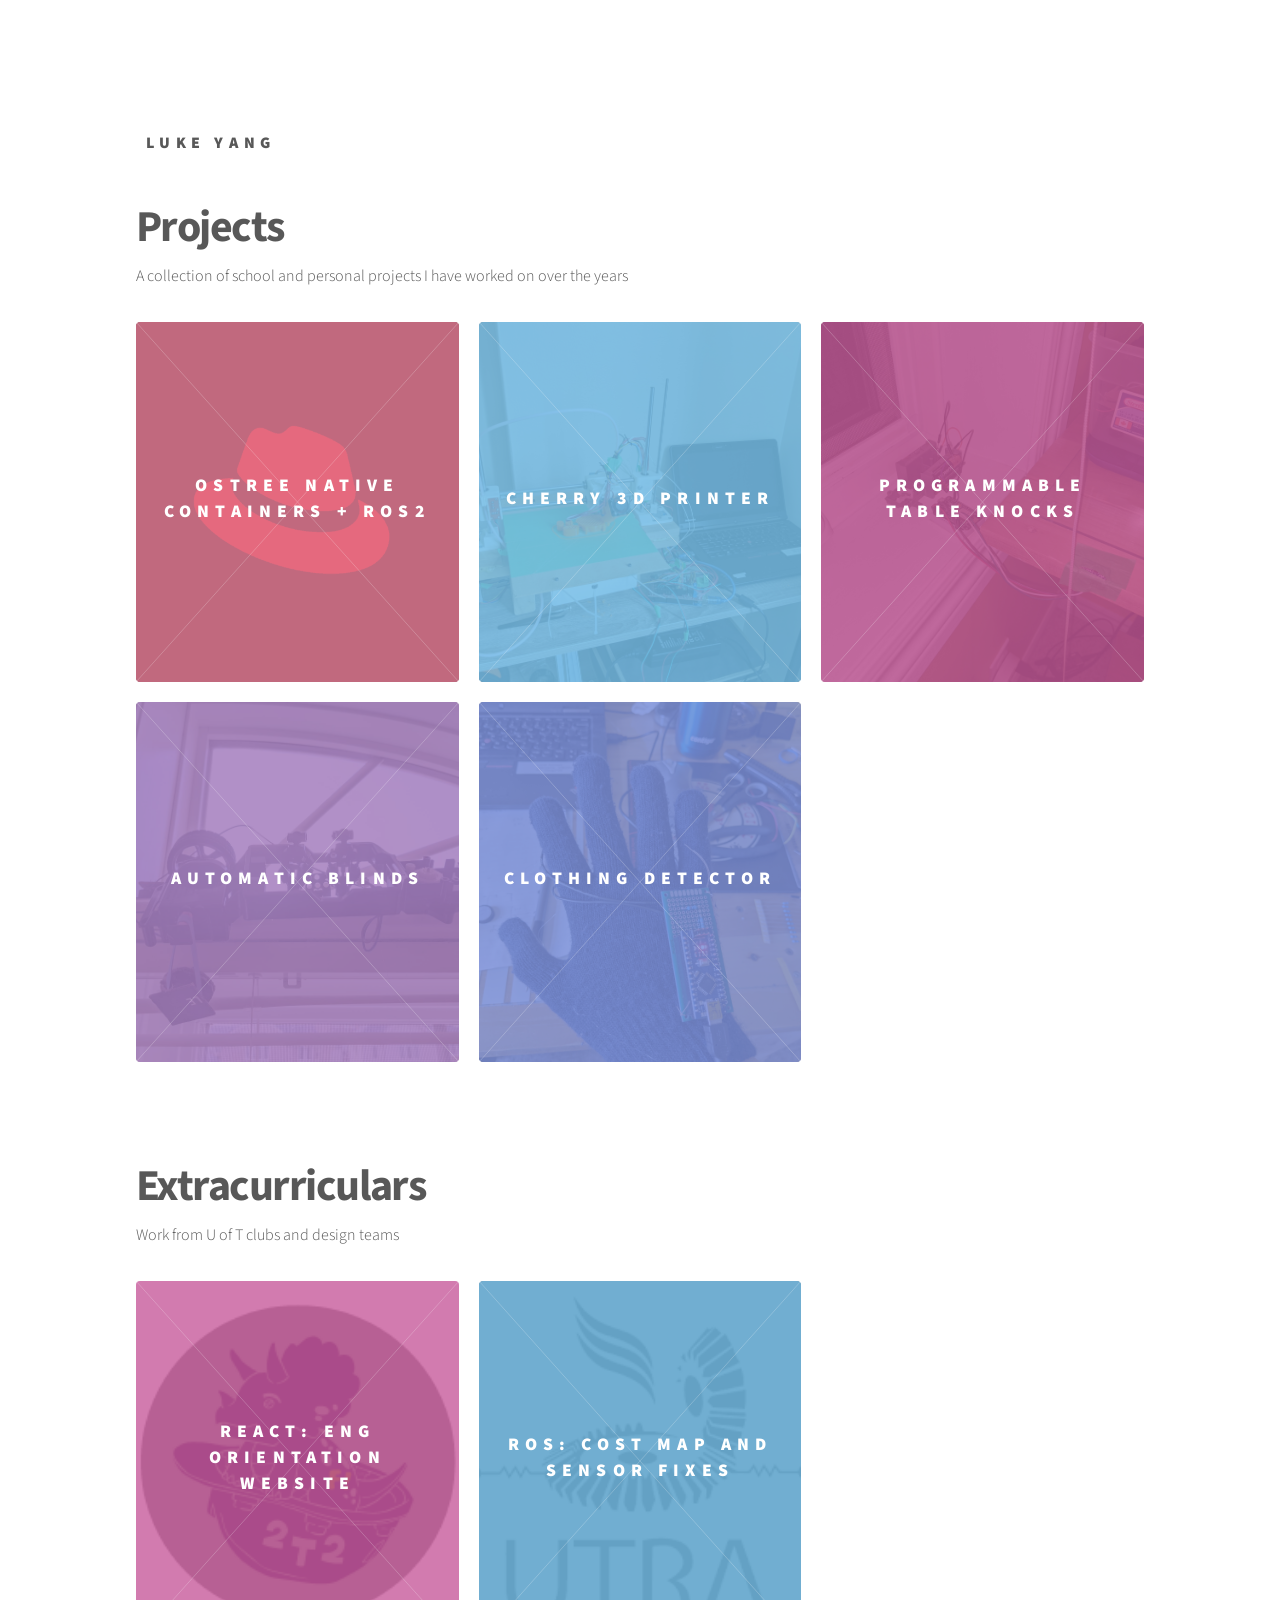
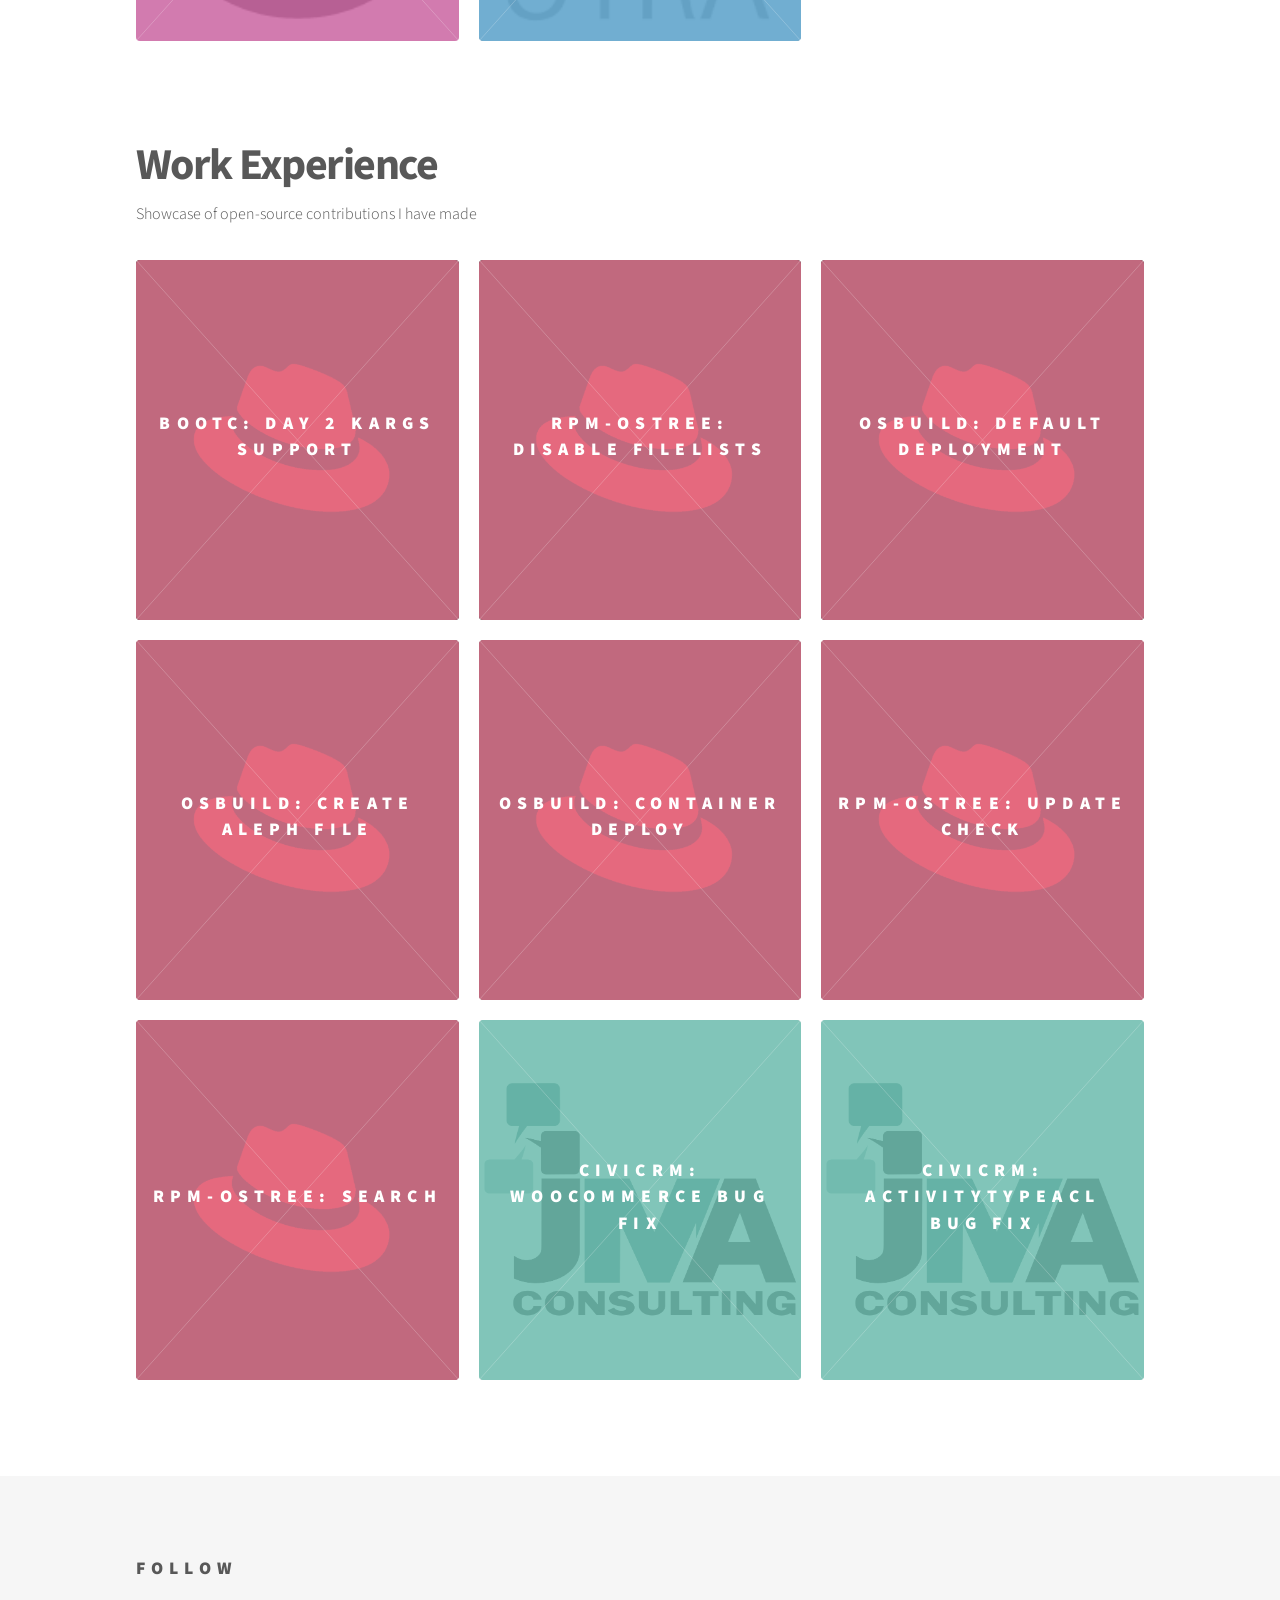
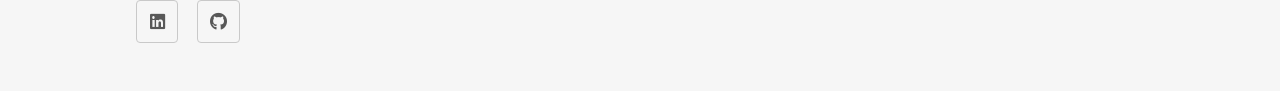
==== index.html @ 77883fae "Initial commit" ====
<!DOCTYPE HTML>
<!--
	Phantom by HTML5 UP
	html5up.net | @ajlkn
	Free for personal and commercial use under the CCA 3.0 license (html5up.net/license)
-->
<html>
	<head>
		<title>Luke Yang</title>
		<meta charset="utf-8" />
		<meta name="viewport" content="width=device-width, initial-scale=1, user-scalable=no" />
		<link rel="stylesheet" href="assets/css/main.css" />
		<noscript><link rel="stylesheet" href="assets/css/noscript.css" /></noscript>
	</head>
	<body class="is-preload">
		<!-- Wrapper -->
			<div id="wrapper">

				<!-- Header -->
					<header id="header">
						<div class="inner">

							<!-- Logo -->
								<a href="index.html" class="logo">
									<span class="symbol"></span><span class="title">Luke Yang</span>
								</a>

						</div>
					</header>

				<!-- Menu -->
					<nav id="menu">
						<h2>Menu</h2>
						<ul>
							<li><a href="index.html">Projects</a></li>
							<li><a href="generic.html">Work Experience</a></li>
							<li><a href="elements.html">Extracurricular</a></li>
						</ul>
					</nav>

				<!-- Main -->
					<div id="main">
						<div class="inner">
							<header>
								<h1>Projects</h1>
								<p>A collection of school and personal projects I have worked on over the years</p>
							</header>
							<section class="tiles">
								<article class="style1">
									<span class="image">
										<img src="images/work/redhat.png" alt="" style="background-color: black;"/>
									</span>
									<a href="projects/ostreeros.html">
										<h2>ostree native containers + ROS2</h2>
										<div class="content">
											<p>Deploy and run ROS2 within 5 minutes</p>
										</div>
									</a>
								</article>
								<article class="style2">
									<span class="image">
										<img src="images/projects/printer02.jpg" alt="" />
									</span>
									<a href="projects/printer.html">
										<h2>Cherry 3D Printer</h2>
										<div class="content">
											<p>DIY Budget 3D Printer Project</p>
										</div>
									</a>
								</article>
								<article class="style4">
									<span class="image">
										<img src="images/projects/tableknock01.jpg" alt="" />
									</span>
									<a href="projects/tableknock.html">
										<h2>Programmable Table Knocks</h2>
										<div class="content">
											<p>Recognize table knocking patterns</p>
										</div>
									</a>
								</article>
								<article class="style5">
									<span class="image">
										<img src="images/projects/autoblinds01.jpg" alt="" />
									</span>
									<a href="projects/autoblinds.html">
										<h2>Automatic Blinds</h2>
										<div class="content">
											<p>Automatically open window blinds in the morning</p>
										</div>
									</a>
								</article>
								<article class="style6">
									<span class="image">
										<img src="images/projects/clothes01.jpg" alt="" />
									</span>
									<a href="projects/clothing.html">
										<h2>Clothing Detector</h2>
										<div class="content">
											<p>Reads out wardrobe for the visually impaired</p>
										</div>
									</a>
								</article>
							</section>
						</div>
					</div>
					<div id="main">
						<div class="inner">
							<header>
								<h1>Extracurriculars</h1>
								<p>Work from U of T clubs and design teams</p>
							</header>
							<section class="tiles">
								<article class="style4">
									<span class="image">
										<img src="images/extra/frosh.png" alt="" style="filter:brightness(0.5); object-fit: contain;"/>
									</span>
									<a href="https://github.com/UofT-Frosh-Orientation/orientation-website">
										<h2>React: Eng Orientation Website</h2>
										<div class="content">
											<p>UofT Frosh Tech Team 2022</p>
										</div>
									</a>
								</article>
								<article class="style2">
									<span class="image">
										<img src="images/extra/utra.png" alt="" style="filter:brightness(0.25);"/>
									</span>
									<a href="https://github.com/UTRA-ART/Caffeine/pull/77">
										<h2>ROS: cost map and sensor fixes</h2>
										<div class="content">
											<p>UofT Autonomous Rover Design Team</p>
										</div>
									</a>
								</article>
							</section>
						</div>
					</div>
					<div id="main">
						<div class="inner">
							<header>
								<h1>Work Experience</h1>
								<p>Showcase of open-source contributions I have made</p>
							</header>
							<section class="tiles">
								<article class="style1">
									<span class="image" style="background-color: black;">
										<img src="images/work/redhat.png" alt="" />
									</span>
									<a href="https://github.com/dustymabe/osbuild/pull/19">
										<h2>bootc: day 2 kargs support</h2>
										<div class="content">
											<p>Red Hat</p>
										</div>
									</a>
								</article>
								<article class="style1">
									<span class="image" style="background-color: black;">
										<img src="images/work/redhat.png" alt="" />
									</span>
									<a href="https://github.com/coreos/rpm-ostree/pull/4859">
										<h2>rpm-ostree: disable filelists</h2>
										<div class="content">
											<p>Red Hat</p>
										</div>
									</a>
								</article>
								<article class="style1">
									<span class="image" style="background-color: black;">
										<img src="images/work/redhat.png" alt="" />
									</span>
									<a href="https://github.com/dustymabe/osbuild/pull/19">
										<h2>osbuild: default deployment</h2>
										<div class="content">
											<p>Red Hat</p>
										</div>
									</a>
								</article>
								<article class="style1">
									<span class="image">
										<img src="images/work/redhat.png" alt="" style="background-color: black;"/>
									</span>
									<a href="https://github.com/dustymabe/osbuild/pull/10">
										<h2>osbuild: create aleph file</h2>
										<div class="content">
											<p>Red Hat</p>
										</div>
									</a>
								</article>
								<article class="style1">
									<span class="image">
										<img src="images/work/redhat.png" alt="" style="background-color: black;"/>
									</span>
									<a href="https://github.com/osbuild/osbuild/pull/1402">
										<h2>osbuild: container deploy</h2>
										<div class="content">
											<p>Red Hat</p>
										</div>
									</a>
								</article>
								<article class="style1">
									<span class="image">
										<img src="images/work/redhat.png" alt="" style="background-color: black;"/>
									</span>
									<a href="https://github.com/coreos/rpm-ostree/pull/4486">
										<h2>rpm-ostree: update check</h2>
										<div class="content">
											<p>Red Hat</p>
										</div>
									</a>
								</article>
								<article class="style1">
									<span class="image">
										<img src="images/work/redhat.png" alt="" style="background-color: black;"/>
									</span>
									<a href="https://github.com/coreos/rpm-ostree/pull/4478">
										<h2>rpm-ostree: search</h2>
										<div class="content">
											<p>Red Hat</p>
										</div>
									</a>
								</article>
								<article class="style3">
									<span class="image">
										<img src="images/work/jma.png" alt="" style="object-fit: scale-down; background-color: lightgrey;"/>
									</span>
									<a href="https://github.com/WPCV/wpcv-woo-civi-integration/pull/35">
										<h2>civicrm: woocommerce bug fix</h2>
										<div class="content">
											<p>JMA Consulting</p>
										</div>
									</a>
								</article>
								<article class="style3">
									<span class="image">
										<img src="images/work/jma.png" alt="" style="object-fit: scale-down; background-color: lightgrey;"/>
									</span>
									<a href="https://github.com/JMAConsulting/biz.jmaconsulting.activitytypeacl/pull/26">
										<h2>civicrm: activitytypeacl bug fix</h2>
										<div class="content">
											<p>JMA Consulting</p>
										</div>
									</a>
								</article>
							</section>
						</div>
					</div>

				<!-- Footer -->
					<footer id="footer">
						<div class="inner">
							<section>
								<h2>Follow</h2>
								<ul class="icons">
									<li><a href="https://www.linkedin.com/in/lukeyang01/" class="icon brands style2 fa-linkedin"><span class="label">LinkedIn</span></a></li>
									<li><a href="https://github.com/lukewarmtemp" class="icon brands style2 fa-github"><span class="label">GitHub</span></a></li>
								</ul>
							</section>
						</div>
					</footer>

			</div>

		<!-- Scripts -->
			<script src="assets/js/jquery.min.js"></script>
			<script src="assets/js/browser.min.js"></script>
			<script src="assets/js/breakpoints.min.js"></script>
			<script src="assets/js/util.js"></script>
			<script src="assets/js/main.js"></script>

	</body>
</html>
---- assets/css/main.css ----
@import url(fontawesome-all.min.css);
@import url("https://fonts.googleapis.com/css?family=Source+Sans+Pro:300,700,900");

/*
	Phantom by HTML5 UP
	html5up.net | @ajlkn
	Free for personal and commercial use under the CCA 3.0 license (html5up.net/license)
*/

html, body, div, span, applet, object,
iframe, h1, h2, h3, h4, h5, h6, p, blockquote,
pre, a, abbr, acronym, address, big, cite,
code, del, dfn, em, img, ins, kbd, q, s, samp,
small, strike, strong, sub, sup, tt, var, b,
u, i, center, dl, dt, dd, ol, ul, li, fieldset,
form, label, legend, table, caption, tbody,
tfoot, thead, tr, th, td, article, aside,
canvas, details, embed, figure, figcaption,
footer, header, hgroup, menu, nav, output, ruby,
section, summary, time, mark, audio, video {
	margin: 0;
	padding: 0;
	border: 0;
	font-size: 100%;
	font: inherit;
	vertical-align: baseline;}

article, aside, details, figcaption, figure,
footer, header, hgroup, menu, nav, section {
	display: block;}

body {
	line-height: 1;
}

ol, ul {
	list-style: none;
}

blockquote, q {
	quotes: none;
}

	blockquote:before, blockquote:after, q:before, q:after {
		content: '';
		content: none;
	}

table {
	border-collapse: collapse;
	border-spacing: 0;
}

body {
	-webkit-text-size-adjust: none;
}

mark {
	background-color: transparent;
	color: inherit;
}

input::-moz-focus-inner {
	border: 0;
	padding: 0;
}

input, select, textarea {
	-moz-appearance: none;
	-webkit-appearance: none;
	-ms-appearance: none;
	appearance: none;
}

/* Basic */

	@-ms-viewport {
		width: device-width;
	}

	body {
		-ms-overflow-style: scrollbar;
	}

	@media screen and (max-width: 480px) {

		html, body {
			min-width: 320px;
		}

	}

	html {
		box-sizing: border-box;
	}

	*, *:before, *:after {
		box-sizing: inherit;
	}

	body {
		background: #ffffff;
	}

		body.is-preload *, body.is-preload *:before, body.is-preload *:after {
			-moz-animation: none !important;
			-webkit-animation: none !important;
			-ms-animation: none !important;
			animation: none !important;
			-moz-transition: none !important;
			-webkit-transition: none !important;
			-ms-transition: none !important;
			transition: none !important;
		}

/* Type */

	body, input, select, textarea {
		color: #585858;
		font-family: "Source Sans Pro", Helvetica, sans-serif;
		font-size: 16pt;
		font-weight: 300;
		line-height: 1.75;
	}

		@media screen and (max-width: 1680px) {

			body, input, select, textarea {
				font-size: 14pt;
			}

		}

		@media screen and (max-width: 1280px) {

			body, input, select, textarea {
				font-size: 12pt;
			}

		}

	a {
		-moz-transition: border-bottom-color 0.2s ease, color 0.2s ease;
		-webkit-transition: border-bottom-color 0.2s ease, color 0.2s ease;
		-ms-transition: border-bottom-color 0.2s ease, color 0.2s ease;
		transition: border-bottom-color 0.2s ease, color 0.2s ease;
		text-decoration: none;
		color: #585858;
		border-bottom: dotted 1px rgba(88, 88, 88, 0.5);
	}

		a:hover {
			border-bottom-color: transparent;
			color: #f2849e !important;
		}

	strong, b {
		font-weight: 900;
	}

	em, i {
		font-style: italic;
	}

	p {
		margin: 0 0 2em 0;
	}

	h1 {
		font-size: 2.75em;
		font-weight: 700;
		line-height: 1.3;
		margin: 0 0 0.5em 0;
		letter-spacing: -0.035em;
	}

		h1 a {
			color: inherit;
		}

		@media screen and (max-width: 736px) {

			h1 {
				font-size: 2em;
				margin: 0 0 1em 0;
			}

		}

		@media screen and (max-width: 360px) {

			h1 {
				font-size: 1.75em;
			}

		}

	h2, h3, h4, h5, h6 {
		font-weight: 900;
		line-height: 1.5;
		margin: 0 0 1em 0;
		text-transform: uppercase;
		letter-spacing: 0.35em;
	}

		h2 a, h3 a, h4 a, h5 a, h6 a {
			color: inherit;
		}

	h2 {
		font-size: 1.1em;
	}

	h3 {
		font-size: 1em;
	}

	h4 {
		font-size: 0.8em;
	}

	h5 {
		font-size: 0.8em;
	}

	h6 {
		font-size: 0.8em;
	}

	@media screen and (max-width: 980px) {

		h1 br, h2 br, h3 br, h4 br, h5 br, h6 br {
			display: none;
		}

	}

	@media screen and (max-width: 736px) {

		h2 {
			font-size: 1em;
		}

		h3 {
			font-size: 0.8em;
		}

	}

	sub {
		font-size: 0.8em;
		position: relative;
		top: 0.5em;
	}

	sup {
		font-size: 0.8em;
		position: relative;
		top: -0.5em;
	}

	blockquote {
		border-left: solid 4px #c9c9c9;
		font-style: italic;
		margin: 0 0 2em 0;
		padding: 0.5em 0 0.5em 2em;
	}

	code {
		background: rgba(144, 144, 144, 0.075);
		border-radius: 4px;
		border: solid 1px #c9c9c9;
		font-family: "Courier New", monospace;
		font-size: 0.9em;
		margin: 0 0.25em;
		padding: 0.25em 0.65em;
	}

	pre {
		-webkit-overflow-scrolling: touch;
		font-family: "Courier New", monospace;
		font-size: 0.9em;
		margin: 0 0 2em 0;
	}

		pre code {
			display: block;
			line-height: 1.75;
			padding: 1em 1.5em;
			overflow-x: auto;
		}

	hr {
		border: 0;
		border-bottom: solid 1px #c9c9c9;
		margin: 2em 0;
	}

		hr.major {
			margin: 3em 0;
		}

	.align-left {
		text-align: left;
	}

	.align-center {
		text-align: center;
	}

	.align-right {
		text-align: right;
	}

/* Row */

	.row {
		display: flex;
		flex-wrap: wrap;
		box-sizing: border-box;
		align-items: stretch;
	}

		.row > * {
			box-sizing: border-box;
		}

		.row.gtr-uniform > * > :last-child {
			margin-bottom: 0;
		}

		.row.aln-left {
			justify-content: flex-start;
		}

		.row.aln-center {
			justify-content: center;
		}

		.row.aln-right {
			justify-content: flex-end;
		}

		.row.aln-top {
			align-items: flex-start;
		}

		.row.aln-middle {
			align-items: center;
		}

		.row.aln-bottom {
			align-items: flex-end;
		}

		.row > .imp {
			order: -1;
		}

		.row > .col-1 {
			width: 8.33333%;
		}

		.row > .off-1 {
			margin-left: 8.33333%;
		}

		.row > .col-2 {
			width: 16.66667%;
		}

		.row > .off-2 {
			margin-left: 16.66667%;
		}

		.row > .col-3 {
			width: 25%;
		}

		.row > .off-3 {
			margin-left: 25%;
		}

		.row > .col-4 {
			width: 33.33333%;
		}

		.row > .off-4 {
			margin-left: 33.33333%;
		}

		.row > .col-5 {
			width: 41.66667%;
		}

		.row > .off-5 {
			margin-left: 41.66667%;
		}

		.row > .col-6 {
			width: 50%;
		}

		.row > .off-6 {
			margin-left: 50%;
		}

		.row > .col-7 {
			width: 58.33333%;
		}

		.row > .off-7 {
			margin-left: 58.33333%;
		}

		.row > .col-8 {
			width: 66.66667%;
		}

		.row > .off-8 {
			margin-left: 66.66667%;
		}

		.row > .col-9 {
			width: 75%;
		}

		.row > .off-9 {
			margin-left: 75%;
		}

		.row > .col-10 {
			width: 83.33333%;
		}

		.row > .off-10 {
			margin-left: 83.33333%;
		}

		.row > .col-11 {
			width: 91.66667%;
		}

		.row > .off-11 {
			margin-left: 91.66667%;
		}

		.row > .col-12 {
			width: 100%;
		}

		.row > .off-12 {
			margin-left: 100%;
		}

		.row.gtr-0 {
			margin-top: 0;
			margin-left: 0em;
		}

			.row.gtr-0 > * {
				padding: 0 0 0 0em;
			}

			.row.gtr-0.gtr-uniform {
				margin-top: 0em;
			}

				.row.gtr-0.gtr-uniform > * {
					padding-top: 0em;
				}

		.row.gtr-25 {
			margin-top: 0;
			margin-left: -0.5em;
		}

			.row.gtr-25 > * {
				padding: 0 0 0 0.5em;
			}

			.row.gtr-25.gtr-uniform {
				margin-top: -0.5em;
			}

				.row.gtr-25.gtr-uniform > * {
					padding-top: 0.5em;
				}

		.row.gtr-50 {
			margin-top: 0;
			margin-left: -1em;
		}

			.row.gtr-50 > * {
				padding: 0 0 0 1em;
			}

			.row.gtr-50.gtr-uniform {
				margin-top: -1em;
			}

				.row.gtr-50.gtr-uniform > * {
					padding-top: 1em;
				}

		.row {
			margin-top: 0;
			margin-left: -2em;
		}

			.row > * {
				padding: 0 0 0 2em;
			}

			.row.gtr-uniform {
				margin-top: -2em;
			}

				.row.gtr-uniform > * {
					padding-top: 2em;
				}

		.row.gtr-150 {
			margin-top: 0;
			margin-left: -3em;
		}

			.row.gtr-150 > * {
				padding: 0 0 0 3em;
			}

			.row.gtr-150.gtr-uniform {
				margin-top: -3em;
			}

				.row.gtr-150.gtr-uniform > * {
					padding-top: 3em;
				}

		.row.gtr-200 {
			margin-top: 0;
			margin-left: -4em;
		}

			.row.gtr-200 > * {
				padding: 0 0 0 4em;
			}

			.row.gtr-200.gtr-uniform {
				margin-top: -4em;
			}

				.row.gtr-200.gtr-uniform > * {
					padding-top: 4em;
				}

		@media screen and (max-width: 1680px) {

			.row {
				display: flex;
				flex-wrap: wrap;
				box-sizing: border-box;
				align-items: stretch;
			}

				.row > * {
					box-sizing: border-box;
				}

				.row.gtr-uniform > * > :last-child {
					margin-bottom: 0;
				}

				.row.aln-left {
					justify-content: flex-start;
				}

				.row.aln-center {
					justify-content: center;
				}

				.row.aln-right {
					justify-content: flex-end;
				}

				.row.aln-top {
					align-items: flex-start;
				}

				.row.aln-middle {
					align-items: center;
				}

				.row.aln-bottom {
					align-items: flex-end;
				}

				.row > .imp-xlarge {
					order: -1;
				}

				.row > .col-1-xlarge {
					width: 8.33333%;
				}

				.row > .off-1-xlarge {
					margin-left: 8.33333%;
				}

				.row > .col-2-xlarge {
					width: 16.66667%;
				}

				.row > .off-2-xlarge {
					margin-left: 16.66667%;
				}

				.row > .col-3-xlarge {
					width: 25%;
				}

				.row > .off-3-xlarge {
					margin-left: 25%;
				}

				.row > .col-4-xlarge {
					width: 33.33333%;
				}

				.row > .off-4-xlarge {
					margin-left: 33.33333%;
				}

				.row > .col-5-xlarge {
					width: 41.66667%;
				}

				.row > .off-5-xlarge {
					margin-left: 41.66667%;
				}

				.row > .col-6-xlarge {
					width: 50%;
				}

				.row > .off-6-xlarge {
					margin-left: 50%;
				}

				.row > .col-7-xlarge {
					width: 58.33333%;
				}

				.row > .off-7-xlarge {
					margin-left: 58.33333%;
				}

				.row > .col-8-xlarge {
					width: 66.66667%;
				}

				.row > .off-8-xlarge {
					margin-left: 66.66667%;
				}

				.row > .col-9-xlarge {
					width: 75%;
				}

				.row > .off-9-xlarge {
					margin-left: 75%;
				}

				.row > .col-10-xlarge {
					width: 83.33333%;
				}

				.row > .off-10-xlarge {
					margin-left: 83.33333%;
				}

				.row > .col-11-xlarge {
					width: 91.66667%;
				}

				.row > .off-11-xlarge {
					margin-left: 91.66667%;
				}

				.row > .col-12-xlarge {
					width: 100%;
				}

				.row > .off-12-xlarge {
					margin-left: 100%;
				}

				.row.gtr-0 {
					margin-top: 0;
					margin-left: 0em;
				}

					.row.gtr-0 > * {
						padding: 0 0 0 0em;
					}

					.row.gtr-0.gtr-uniform {
						margin-top: 0em;
					}

						.row.gtr-0.gtr-uniform > * {
							padding-top: 0em;
						}

				.row.gtr-25 {
					margin-top: 0;
					margin-left: -0.5em;
				}

					.row.gtr-25 > * {
						padding: 0 0 0 0.5em;
					}

					.row.gtr-25.gtr-uniform {
						margin-top: -0.5em;
					}

						.row.gtr-25.gtr-uniform > * {
							padding-top: 0.5em;
						}

				.row.gtr-50 {
					margin-top: 0;
					margin-left: -1em;
				}

					.row.gtr-50 > * {
						padding: 0 0 0 1em;
					}

					.row.gtr-50.gtr-uniform {
						margin-top: -1em;
					}

						.row.gtr-50.gtr-uniform > * {
							padding-top: 1em;
						}

				.row {
					margin-top: 0;
					margin-left: -2em;
				}

					.row > * {
						padding: 0 0 0 2em;
					}

					.row.gtr-uniform {
						margin-top: -2em;
					}

						.row.gtr-uniform > * {
							padding-top: 2em;
						}

				.row.gtr-150 {
					margin-top: 0;
					margin-left: -3em;
				}

					.row.gtr-150 > * {
						padding: 0 0 0 3em;
					}

					.row.gtr-150.gtr-uniform {
						margin-top: -3em;
					}

						.row.gtr-150.gtr-uniform > * {
							padding-top: 3em;
						}

				.row.gtr-200 {
					margin-top: 0;
					margin-left: -4em;
				}

					.row.gtr-200 > * {
						padding: 0 0 0 4em;
					}

					.row.gtr-200.gtr-uniform {
						margin-top: -4em;
					}

						.row.gtr-200.gtr-uniform > * {
							padding-top: 4em;
						}

		}

		@media screen and (max-width: 1280px) {

			.row {
				display: flex;
				flex-wrap: wrap;
				box-sizing: border-box;
				align-items: stretch;
			}

				.row > * {
					box-sizing: border-box;
				}

				.row.gtr-uniform > * > :last-child {
					margin-bottom: 0;
				}

				.row.aln-left {
					justify-content: flex-start;
				}

				.row.aln-center {
					justify-content: center;
				}

				.row.aln-right {
					justify-content: flex-end;
				}

				.row.aln-top {
					align-items: flex-start;
				}

				.row.aln-middle {
					align-items: center;
				}

				.row.aln-bottom {
					align-items: flex-end;
				}

				.row > .imp-large {
					order: -1;
				}

				.row > .col-1-large {
					width: 8.33333%;
				}

				.row > .off-1-large {
					margin-left: 8.33333%;
				}

				.row > .col-2-large {
					width: 16.66667%;
				}

				.row > .off-2-large {
					margin-left: 16.66667%;
				}

				.row > .col-3-large {
					width: 25%;
				}

				.row > .off-3-large {
					margin-left: 25%;
				}

				.row > .col-4-large {
					width: 33.33333%;
				}

				.row > .off-4-large {
					margin-left: 33.33333%;
				}

				.row > .col-5-large {
					width: 41.66667%;
				}

				.row > .off-5-large {
					margin-left: 41.66667%;
				}

				.row > .col-6-large {
					width: 50%;
				}

				.row > .off-6-large {
					margin-left: 50%;
				}

				.row > .col-7-large {
					width: 58.33333%;
				}

				.row > .off-7-large {
					margin-left: 58.33333%;
				}

				.row > .col-8-large {
					width: 66.66667%;
				}

				.row > .off-8-large {
					margin-left: 66.66667%;
				}

				.row > .col-9-large {
					width: 75%;
				}

				.row > .off-9-large {
					margin-left: 75%;
				}

				.row > .col-10-large {
					width: 83.33333%;
				}

				.row > .off-10-large {
					margin-left: 83.33333%;
				}

				.row > .col-11-large {
					width: 91.66667%;
				}

				.row > .off-11-large {
					margin-left: 91.66667%;
				}

				.row > .col-12-large {
					width: 100%;
				}

				.row > .off-12-large {
					margin-left: 100%;
				}

				.row.gtr-0 {
					margin-top: 0;
					margin-left: 0em;
				}

					.row.gtr-0 > * {
						padding: 0 0 0 0em;
					}

					.row.gtr-0.gtr-uniform {
						margin-top: 0em;
					}

						.row.gtr-0.gtr-uniform > * {
							padding-top: 0em;
						}

				.row.gtr-25 {
					margin-top: 0;
					margin-left: -0.5em;
				}

					.row.gtr-25 > * {
						padding: 0 0 0 0.5em;
					}

					.row.gtr-25.gtr-uniform {
						margin-top: -0.5em;
					}

						.row.gtr-25.gtr-uniform > * {
							padding-top: 0.5em;
						}

				.row.gtr-50 {
					margin-top: 0;
					margin-left: -1em;
				}

					.row.gtr-50 > * {
						padding: 0 0 0 1em;
					}

					.row.gtr-50.gtr-uniform {
						margin-top: -1em;
					}

						.row.gtr-50.gtr-uniform > * {
							padding-top: 1em;
						}

				.row {
					margin-top: 0;
					margin-left: -2em;
				}

					.row > * {
						padding: 0 0 0 2em;
					}

					.row.gtr-uniform {
						margin-top: -2em;
					}

						.row.gtr-uniform > * {
							padding-top: 2em;
						}

				.row.gtr-150 {
					margin-top: 0;
					margin-left: -3em;
				}

					.row.gtr-150 > * {
						padding: 0 0 0 3em;
					}

					.row.gtr-150.gtr-uniform {
						margin-top: -3em;
					}

						.row.gtr-150.gtr-uniform > * {
							padding-top: 3em;
						}

				.row.gtr-200 {
					margin-top: 0;
					margin-left: -4em;
				}

					.row.gtr-200 > * {
						padding: 0 0 0 4em;
					}

					.row.gtr-200.gtr-uniform {
						margin-top: -4em;
					}

						.row.gtr-200.gtr-uniform > * {
							padding-top: 4em;
						}

		}

		@media screen and (max-width: 980px) {

			.row {
				display: flex;
				flex-wrap: wrap;
				box-sizing: border-box;
				align-items: stretch;
			}

				.row > * {
					box-sizing: border-box;
				}

				.row.gtr-uniform > * > :last-child {
					margin-bottom: 0;
				}

				.row.aln-left {
					justify-content: flex-start;
				}

				.row.aln-center {
					justify-content: center;
				}

				.row.aln-right {
					justify-content: flex-end;
				}

				.row.aln-top {
					align-items: flex-start;
				}

				.row.aln-middle {
					align-items: center;
				}

				.row.aln-bottom {
					align-items: flex-end;
				}

				.row > .imp-medium {
					order: -1;
				}

				.row > .col-1-medium {
					width: 8.33333%;
				}

				.row > .off-1-medium {
					margin-left: 8.33333%;
				}

				.row > .col-2-medium {
					width: 16.66667%;
				}

				.row > .off-2-medium {
					margin-left: 16.66667%;
				}

				.row > .col-3-medium {
					width: 25%;
				}

				.row > .off-3-medium {
					margin-left: 25%;
				}

				.row > .col-4-medium {
					width: 33.33333%;
				}

				.row > .off-4-medium {
					margin-left: 33.33333%;
				}

				.row > .col-5-medium {
					width: 41.66667%;
				}

				.row > .off-5-medium {
					margin-left: 41.66667%;
				}

				.row > .col-6-medium {
					width: 50%;
				}

				.row > .off-6-medium {
					margin-left: 50%;
				}

				.row > .col-7-medium {
					width: 58.33333%;
				}

				.row > .off-7-medium {
					margin-left: 58.33333%;
				}

				.row > .col-8-medium {
					width: 66.66667%;
				}

				.row > .off-8-medium {
					margin-left: 66.66667%;
				}

				.row > .col-9-medium {
					width: 75%;
				}

				.row > .off-9-medium {
					margin-left: 75%;
				}

				.row > .col-10-medium {
					width: 83.33333%;
				}

				.row > .off-10-medium {
					margin-left: 83.33333%;
				}

				.row > .col-11-medium {
					width: 91.66667%;
				}

				.row > .off-11-medium {
					margin-left: 91.66667%;
				}

				.row > .col-12-medium {
					width: 100%;
				}

				.row > .off-12-medium {
					margin-left: 100%;
				}

				.row.gtr-0 {
					margin-top: 0;
					margin-left: 0em;
				}

					.row.gtr-0 > * {
						padding: 0 0 0 0em;
					}

					.row.gtr-0.gtr-uniform {
						margin-top: 0em;
					}

						.row.gtr-0.gtr-uniform > * {
							padding-top: 0em;
						}

				.row.gtr-25 {
					margin-top: 0;
					margin-left: -0.375em;
				}

					.row.gtr-25 > * {
						padding: 0 0 0 0.375em;
					}

					.row.gtr-25.gtr-uniform {
						margin-top: -0.375em;
					}

						.row.gtr-25.gtr-uniform > * {
							padding-top: 0.375em;
						}

				.row.gtr-50 {
					margin-top: 0;
					margin-left: -0.75em;
				}

					.row.gtr-50 > * {
						padding: 0 0 0 0.75em;
					}

					.row.gtr-50.gtr-uniform {
						margin-top: -0.75em;
					}

						.row.gtr-50.gtr-uniform > * {
							padding-top: 0.75em;
						}

				.row {
					margin-top: 0;
					margin-left: -1.5em;
				}

					.row > * {
						padding: 0 0 0 1.5em;
					}

					.row.gtr-uniform {
						margin-top: -1.5em;
					}

						.row.gtr-uniform > * {
							padding-top: 1.5em;
						}

				.row.gtr-150 {
					margin-top: 0;
					margin-left: -2.25em;
				}

					.row.gtr-150 > * {
						padding: 0 0 0 2.25em;
					}

					.row.gtr-150.gtr-uniform {
						margin-top: -2.25em;
					}

						.row.gtr-150.gtr-uniform > * {
							padding-top: 2.25em;
						}

				.row.gtr-200 {
					margin-top: 0;
					margin-left: -3em;
				}

					.row.gtr-200 > * {
						padding: 0 0 0 3em;
					}

					.row.gtr-200.gtr-uniform {
						margin-top: -3em;
					}

						.row.gtr-200.gtr-uniform > * {
							padding-top: 3em;
						}

		}

		@media screen and (max-width: 736px) {

			.row {
				display: flex;
				flex-wrap: wrap;
				box-sizing: border-box;
				align-items: stretch;
			}

				.row > * {
					box-sizing: border-box;
				}

				.row.gtr-uniform > * > :last-child {
					margin-bottom: 0;
				}

				.row.aln-left {
					justify-content: flex-start;
				}

				.row.aln-center {
					justify-content: center;
				}

				.row.aln-right {
					justify-content: flex-end;
				}

				.row.aln-top {
					align-items: flex-start;
				}

				.row.aln-middle {
					align-items: center;
				}

				.row.aln-bottom {
					align-items: flex-end;
				}

				.row > .imp-small {
					order: -1;
				}

				.row > .col-1-small {
					width: 8.33333%;
				}

				.row > .off-1-small {
					margin-left: 8.33333%;
				}

				.row > .col-2-small {
					width: 16.66667%;
				}

				.row > .off-2-small {
					margin-left: 16.66667%;
				}

				.row > .col-3-small {
					width: 25%;
				}

				.row > .off-3-small {
					margin-left: 25%;
				}

				.row > .col-4-small {
					width: 33.33333%;
				}

				.row > .off-4-small {
					margin-left: 33.33333%;
				}

				.row > .col-5-small {
					width: 41.66667%;
				}

				.row > .off-5-small {
					margin-left: 41.66667%;
				}

				.row > .col-6-small {
					width: 50%;
				}

				.row > .off-6-small {
					margin-left: 50%;
				}

				.row > .col-7-small {
					width: 58.33333%;
				}

				.row > .off-7-small {
					margin-left: 58.33333%;
				}

				.row > .col-8-small {
					width: 66.66667%;
				}

				.row > .off-8-small {
					margin-left: 66.66667%;
				}

				.row > .col-9-small {
					width: 75%;
				}

				.row > .off-9-small {
					margin-left: 75%;
				}

				.row > .col-10-small {
					width: 83.33333%;
				}

				.row > .off-10-small {
					margin-left: 83.33333%;
				}

				.row > .col-11-small {
					width: 91.66667%;
				}

				.row > .off-11-small {
					margin-left: 91.66667%;
				}

				.row > .col-12-small {
					width: 100%;
				}

				.row > .off-12-small {
					margin-left: 100%;
				}

				.row.gtr-0 {
					margin-top: 0;
					margin-left: 0em;
				}

					.row.gtr-0 > * {
						padding: 0 0 0 0em;
					}

					.row.gtr-0.gtr-uniform {
						margin-top: 0em;
					}

						.row.gtr-0.gtr-uniform > * {
							padding-top: 0em;
						}

				.row.gtr-25 {
					margin-top: 0;
					margin-left: -0.25em;
				}

					.row.gtr-25 > * {
						padding: 0 0 0 0.25em;
					}

					.row.gtr-25.gtr-uniform {
						margin-top: -0.25em;
					}

						.row.gtr-25.gtr-uniform > * {
							padding-top: 0.25em;
						}

				.row.gtr-50 {
					margin-top: 0;
					margin-left: -0.5em;
				}

					.row.gtr-50 > * {
						padding: 0 0 0 0.5em;
					}

					.row.gtr-50.gtr-uniform {
						margin-top: -0.5em;
					}

						.row.gtr-50.gtr-uniform > * {
							padding-top: 0.5em;
						}

				.row {
					margin-top: 0;
					margin-left: -1em;
				}

					.row > * {
						padding: 0 0 0 1em;
					}

					.row.gtr-uniform {
						margin-top: -1em;
					}

						.row.gtr-uniform > * {
							padding-top: 1em;
						}

				.row.gtr-150 {
					margin-top: 0;
					margin-left: -1.5em;
				}

					.row.gtr-150 > * {
						padding: 0 0 0 1.5em;
					}

					.row.gtr-150.gtr-uniform {
						margin-top: -1.5em;
					}

						.row.gtr-150.gtr-uniform > * {
							padding-top: 1.5em;
						}

				.row.gtr-200 {
					margin-top: 0;
					margin-left: -2em;
				}

					.row.gtr-200 > * {
						padding: 0 0 0 2em;
					}

					.row.gtr-200.gtr-uniform {
						margin-top: -2em;
					}

						.row.gtr-200.gtr-uniform > * {
							padding-top: 2em;
						}

		}

		@media screen and (max-width: 480px) {

			.row {
				display: flex;
				flex-wrap: wrap;
				box-sizing: border-box;
				align-items: stretch;
			}

				.row > * {
					box-sizing: border-box;
				}

				.row.gtr-uniform > * > :last-child {
					margin-bottom: 0;
				}

				.row.aln-left {
					justify-content: flex-start;
				}

				.row.aln-center {
					justify-content: center;
				}

				.row.aln-right {
					justify-content: flex-end;
				}

				.row.aln-top {
					align-items: flex-start;
				}

				.row.aln-middle {
					align-items: center;
				}

				.row.aln-bottom {
					align-items: flex-end;
				}

				.row > .imp-xsmall {
					order: -1;
				}

				.row > .col-1-xsmall {
					width: 8.33333%;
				}

				.row > .off-1-xsmall {
					margin-left: 8.33333%;
				}

				.row > .col-2-xsmall {
					width: 16.66667%;
				}

				.row > .off-2-xsmall {
					margin-left: 16.66667%;
				}

				.row > .col-3-xsmall {
					width: 25%;
				}

				.row > .off-3-xsmall {
					margin-left: 25%;
				}

				.row > .col-4-xsmall {
					width: 33.33333%;
				}

				.row > .off-4-xsmall {
					margin-left: 33.33333%;
				}

				.row > .col-5-xsmall {
					width: 41.66667%;
				}

				.row > .off-5-xsmall {
					margin-left: 41.66667%;
				}

				.row > .col-6-xsmall {
					width: 50%;
				}

				.row > .off-6-xsmall {
					margin-left: 50%;
				}

				.row > .col-7-xsmall {
					width: 58.33333%;
				}

				.row > .off-7-xsmall {
					margin-left: 58.33333%;
				}

				.row > .col-8-xsmall {
					width: 66.66667%;
				}

				.row > .off-8-xsmall {
					margin-left: 66.66667%;
				}

				.row > .col-9-xsmall {
					width: 75%;
				}

				.row > .off-9-xsmall {
					margin-left: 75%;
				}

				.row > .col-10-xsmall {
					width: 83.33333%;
				}

				.row > .off-10-xsmall {
					margin-left: 83.33333%;
				}

				.row > .col-11-xsmall {
					width: 91.66667%;
				}

				.row > .off-11-xsmall {
					margin-left: 91.66667%;
				}

				.row > .col-12-xsmall {
					width: 100%;
				}

				.row > .off-12-xsmall {
					margin-left: 100%;
				}

				.row.gtr-0 {
					margin-top: 0;
					margin-left: 0em;
				}

					.row.gtr-0 > * {
						padding: 0 0 0 0em;
					}

					.row.gtr-0.gtr-uniform {
						margin-top: 0em;
					}

						.row.gtr-0.gtr-uniform > * {
							padding-top: 0em;
						}

				.row.gtr-25 {
					margin-top: 0;
					margin-left: -0.25em;
				}

					.row.gtr-25 > * {
						padding: 0 0 0 0.25em;
					}

					.row.gtr-25.gtr-uniform {
						margin-top: -0.25em;
					}

						.row.gtr-25.gtr-uniform > * {
							padding-top: 0.25em;
						}

				.row.gtr-50 {
					margin-top: 0;
					margin-left: -0.5em;
				}

					.row.gtr-50 > * {
						padding: 0 0 0 0.5em;
					}

					.row.gtr-50.gtr-uniform {
						margin-top: -0.5em;
					}

						.row.gtr-50.gtr-uniform > * {
							padding-top: 0.5em;
						}

				.row {
					margin-top: 0;
					margin-left: -1em;
				}

					.row > * {
						padding: 0 0 0 1em;
					}

					.row.gtr-uniform {
						margin-top: -1em;
					}

						.row.gtr-uniform > * {
							padding-top: 1em;
						}

				.row.gtr-150 {
					margin-top: 0;
					margin-left: -1.5em;
				}

					.row.gtr-150 > * {
						padding: 0 0 0 1.5em;
					}

					.row.gtr-150.gtr-uniform {
						margin-top: -1.5em;
					}

						.row.gtr-150.gtr-uniform > * {
							padding-top: 1.5em;
						}

				.row.gtr-200 {
					margin-top: 0;
					margin-left: -2em;
				}

					.row.gtr-200 > * {
						padding: 0 0 0 2em;
					}

					.row.gtr-200.gtr-uniform {
						margin-top: -2em;
					}

						.row.gtr-200.gtr-uniform > * {
							padding-top: 2em;
						}

		}

/* Section/Article */

	section.special, article.special {
		text-align: center;
	}

	header p {
		margin-top: -1em;
	}

	@media screen and (max-width: 736px) {

		header p {
			margin-top: 0;
		}

	}

/* Icon */

	.icon {
		text-decoration: none;
		border-bottom: none;
		position: relative;
	}

		.icon:before {
			-moz-osx-font-smoothing: grayscale;
			-webkit-font-smoothing: antialiased;
			display: inline-block;
			font-style: normal;
			font-variant: normal;
			text-rendering: auto;
			line-height: 1;
			text-transform: none !important;
			font-family: 'Font Awesome 5 Free';
			font-weight: 400;
		}

		.icon > .label {
			display: none;
		}

		.icon:before {
			line-height: inherit;
		}

		.icon.solid:before {
			font-weight: 900;
		}

		.icon.brands:before {
			font-family: 'Font Awesome 5 Brands';
		}

		.icon.style2 {
			-moz-transition: background-color 0.2s ease-in-out, color 0.2s ease-in-out, border-color 0.2s ease-in-out;
			-webkit-transition: background-color 0.2s ease-in-out, color 0.2s ease-in-out, border-color 0.2s ease-in-out;
			-ms-transition: background-color 0.2s ease-in-out, color 0.2s ease-in-out, border-color 0.2s ease-in-out;
			transition: background-color 0.2s ease-in-out, color 0.2s ease-in-out, border-color 0.2s ease-in-out;
			background-color: transparent;
			border: solid 1px #c9c9c9;
			border-radius: 4px;
			width: 2.65em;
			height: 2.65em;
			display: inline-block;
			text-align: center;
			line-height: 2.65em;
			color: inherit;
		}

			.icon.style2:before {
				font-size: 1.1em;
			}

			.icon.style2:hover {
				color: #f2849e;
				border-color: #f2849e;
			}

			.icon.style2:active {
				background-color: rgba(242, 132, 158, 0.1);
			}

/* List */

	ol {
		list-style: decimal;
		margin: 0 0 2em 0;
		padding-left: 1.25em;
	}

		ol li {
			padding-left: 0.25em;
		}

	ul {
		list-style: disc;
		margin: 0 0 2em 0;
		padding-left: 1em;
	}

		ul li {
			padding-left: 0.5em;
		}

		ul.alt {
			list-style: none;
			padding-left: 0;
		}

			ul.alt li {
				border-top: solid 1px #c9c9c9;
				padding: 0.5em 0;
			}

				ul.alt li:first-child {
					border-top: 0;
					padding-top: 0;
				}

	dl {
		margin: 0 0 2em 0;
	}

		dl dt {
			display: block;
			font-weight: 900;
			margin: 0 0 1em 0;
		}

		dl dd {
			margin-left: 2em;
		}

/* Actions */

	ul.actions {
		display: -moz-flex;
		display: -webkit-flex;
		display: -ms-flex;
		display: flex;
		cursor: default;
		list-style: none;
		margin-left: -1em;
		padding-left: 0;
	}

		ul.actions li {
			padding: 0 0 0 1em;
			vertical-align: middle;
		}

		ul.actions.special {
			-moz-justify-content: center;
			-webkit-justify-content: center;
			-ms-justify-content: center;
			justify-content: center;
			width: 100%;
			margin-left: 0;
		}

			ul.actions.special li:first-child {
				padding-left: 0;
			}

		ul.actions.stacked {
			-moz-flex-direction: column;
			-webkit-flex-direction: column;
			-ms-flex-direction: column;
			flex-direction: column;
			margin-left: 0;
		}

			ul.actions.stacked li {
				padding: 1.3em 0 0 0;
			}

				ul.actions.stacked li:first-child {
					padding-top: 0;
				}

		ul.actions.fit {
			width: calc(100% + 1em);
		}

			ul.actions.fit li {
				-moz-flex-grow: 1;
				-webkit-flex-grow: 1;
				-ms-flex-grow: 1;
				flex-grow: 1;
				-moz-flex-shrink: 1;
				-webkit-flex-shrink: 1;
				-ms-flex-shrink: 1;
				flex-shrink: 1;
				width: 100%;
			}

				ul.actions.fit li > * {
					width: 100%;
				}

			ul.actions.fit.stacked {
				width: 100%;
			}

		@media screen and (max-width: 480px) {

			ul.actions:not(.fixed) {
				-moz-flex-direction: column;
				-webkit-flex-direction: column;
				-ms-flex-direction: column;
				flex-direction: column;
				margin-left: 0;
				width: 100% !important;
			}

				ul.actions:not(.fixed) li {
					-moz-flex-grow: 1;
					-webkit-flex-grow: 1;
					-ms-flex-grow: 1;
					flex-grow: 1;
					-moz-flex-shrink: 1;
					-webkit-flex-shrink: 1;
					-ms-flex-shrink: 1;
					flex-shrink: 1;
					padding: 1em 0 0 0;
					text-align: center;
					width: 100%;
				}

					ul.actions:not(.fixed) li > * {
						width: 100%;
					}

					ul.actions:not(.fixed) li:first-child {
						padding-top: 0;
					}

					ul.actions:not(.fixed) li input[type="submit"],
					ul.actions:not(.fixed) li input[type="reset"],
					ul.actions:not(.fixed) li input[type="button"],
					ul.actions:not(.fixed) li button,
					ul.actions:not(.fixed) li .button {
						width: 100%;
					}

						ul.actions:not(.fixed) li input[type="submit"].icon:before,
						ul.actions:not(.fixed) li input[type="reset"].icon:before,
						ul.actions:not(.fixed) li input[type="button"].icon:before,
						ul.actions:not(.fixed) li button.icon:before,
						ul.actions:not(.fixed) li .button.icon:before {
							margin-left: -0.5rem;
						}

		}

/* Icons */

	ul.icons {
		cursor: default;
		list-style: none;
		padding-left: 0;
		margin: -1em 0 2em -1em;
	}

		ul.icons li {
			display: inline-block;
			padding: 1em 0 0 1em;
		}

/* Form */

	form {
		margin: 0 0 2em 0;
		overflow-x: hidden;
	}

		form > :last-child {
			margin-bottom: 0;
		}

		form > .fields {
			display: -moz-flex;
			display: -webkit-flex;
			display: -ms-flex;
			display: flex;
			-moz-flex-wrap: wrap;
			-webkit-flex-wrap: wrap;
			-ms-flex-wrap: wrap;
			flex-wrap: wrap;
			width: calc(100% + 3em);
			margin: -1.5em 0 2em -1.5em;
		}

			form > .fields > .field {
				-moz-flex-grow: 0;
				-webkit-flex-grow: 0;
				-ms-flex-grow: 0;
				flex-grow: 0;
				-moz-flex-shrink: 0;
				-webkit-flex-shrink: 0;
				-ms-flex-shrink: 0;
				flex-shrink: 0;
				padding: 1.5em 0 0 1.5em;
				width: calc(100% - 1.5em);
			}

				form > .fields > .field.half {
					width: calc(50% - 0.75em);
				}

				form > .fields > .field.third {
					width: calc(100%/3 - 0.5em);
				}

				form > .fields > .field.quarter {
					width: calc(25% - 0.375em);
				}

		@media screen and (max-width: 480px) {

			form > .fields {
				width: calc(100% + 3em);
				margin: -1.5em 0 2em -1.5em;
			}

				form > .fields > .field {
					padding: 1.5em 0 0 1.5em;
					width: calc(100% - 1.5em);
				}

					form > .fields > .field.half {
						width: calc(100% - 1.5em);
					}

					form > .fields > .field.third {
						width: calc(100% - 1.5em);
					}

					form > .fields > .field.quarter {
						width: calc(100% - 1.5em);
					}

		}

	label {
		display: block;
		font-size: 0.9em;
		font-weight: 900;
		margin: 0 0 1em 0;
	}

	input[type="text"],
	input[type="password"],
	input[type="email"],
	input[type="tel"],
	select,
	textarea {
		-moz-appearance: none;
		-webkit-appearance: none;
		-ms-appearance: none;
		appearance: none;
		background-color: transparent;
		border: none;
		border-radius: 0;
		border-bottom: solid 1px #c9c9c9;
		color: inherit;
		display: block;
		outline: 0;
		padding: 0;
		text-decoration: none;
		width: 100%;
	}

		input[type="text"]:invalid,
		input[type="password"]:invalid,
		input[type="email"]:invalid,
		input[type="tel"]:invalid,
		select:invalid,
		textarea:invalid {
			box-shadow: none;
		}

		input[type="text"]:focus,
		input[type="password"]:focus,
		input[type="email"]:focus,
		input[type="tel"]:focus,
		select:focus,
		textarea:focus {
			border-bottom-color: #f2849e;
			box-shadow: inset 0 -1px 0 0 #f2849e;
		}

	select {
		background-image: url("data:image/svg+xml;charset=utf8,%3Csvg xmlns='http://www.w3.org/2000/svg' width='40' height='40' preserveAspectRatio='none' viewBox='0 0 40 40'%3E%3Cpath d='M9.4,12.3l10.4,10.4l10.4-10.4c0.2-0.2,0.5-0.4,0.9-0.4c0.3,0,0.6,0.1,0.9,0.4l3.3,3.3c0.2,0.2,0.4,0.5,0.4,0.9 c0,0.4-0.1,0.6-0.4,0.9L20.7,31.9c-0.2,0.2-0.5,0.4-0.9,0.4c-0.3,0-0.6-0.1-0.9-0.4L4.3,17.3c-0.2-0.2-0.4-0.5-0.4-0.9 c0-0.4,0.1-0.6,0.4-0.9l3.3-3.3c0.2-0.2,0.5-0.4,0.9-0.4S9.1,12.1,9.4,12.3z' fill='%23c9c9c9' /%3E%3C/svg%3E");
		background-size: 1.25rem;
		background-repeat: no-repeat;
		background-position: calc(100% - 1rem) center;
		height: 3em;
		padding-right: 3em;
		text-overflow: ellipsis;
	}

		select option {
			background: #ffffff;
		}

		select:focus::-ms-value {
			background-color: transparent;
		}

		select::-ms-expand {
			display: none;
		}

	input[type="text"],
	input[type="password"],
	input[type="email"],
	select {
		height: 3em;
	}

	textarea {
		padding: 0;
		min-height: 3.75em;
	}

	input[type="checkbox"],
	input[type="radio"] {
		-moz-appearance: none;
		-webkit-appearance: none;
		-ms-appearance: none;
		appearance: none;
		display: block;
		float: left;
		margin-right: -2em;
		opacity: 0;
		width: 1em;
		z-index: -1;
	}

		input[type="checkbox"] + label,
		input[type="radio"] + label {
			text-decoration: none;
			color: #585858;
			cursor: pointer;
			display: inline-block;
			font-size: 1em;
			font-weight: 300;
			padding-left: 2.55em;
			padding-right: 0.75em;
			position: relative;
		}

			input[type="checkbox"] + label:before,
			input[type="radio"] + label:before {
				-moz-osx-font-smoothing: grayscale;
				-webkit-font-smoothing: antialiased;
				display: inline-block;
				font-style: normal;
				font-variant: normal;
				text-rendering: auto;
				line-height: 1;
				text-transform: none !important;
				font-family: 'Font Awesome 5 Free';
				font-weight: 900;
			}

			input[type="checkbox"] + label:before,
			input[type="radio"] + label:before {
				border-radius: 4px;
				border: solid 1px #c9c9c9;
				content: '';
				display: inline-block;
				font-size: 0.8em;
				height: 2.25em;
				left: 0;
				line-height: 2.25em;
				position: absolute;
				text-align: center;
				top: 0;
				width: 2.25em;
			}

		input[type="checkbox"]:checked + label:before,
		input[type="radio"]:checked + label:before {
			background: #585858;
			border-color: #585858;
			color: #ffffff;
			content: '\f00c';
		}

		input[type="checkbox"]:focus + label:before,
		input[type="radio"]:focus + label:before {
			border-color: #f2849e;
			box-shadow: 0 0 0 1px #f2849e;
		}

	input[type="checkbox"] + label:before {
		border-radius: 4px;
	}

	input[type="radio"] + label:before {
		border-radius: 100%;
	}

/* Box */

	.box {
		border-radius: 4px;
		border: solid 1px #c9c9c9;
		margin-bottom: 2em;
		padding: 1.5em;
	}

		.box > :last-child,
		.box > :last-child > :last-child,
		.box > :last-child > :last-child > :last-child {
			margin-bottom: 0;
		}

		.box.alt {
			border: 0;
			border-radius: 0;
			padding: 0;
		}

/* Image */

	.image {
		border-radius: 4px;
		border: 0;
		display: inline-block;
		position: relative;
		height: 40vh;
	}

		.image img {
			border-radius: 4px;
			display: block;
			width:  auto;
			height: 100%;
			width: 100%;
			object-fit: cover;
			filter: brightness(75%);
		}

		.image.left, .image.right {
			max-width: 40%;
		}

			.image.left img, .image.right img {
				width: 100%;
			}

		.image.left {
			float: left;
			padding: 0 1.5em 1em 0;
			top: 0.25em;
		}

		.image.right {
			float: right;
			padding: 0 0 1em 1.5em;
			top: 0.25em;
		}

		.image.fit {
			display: block;
			margin: 0 0 2em 0;
			width: 100%;
		}

			.image.fit img {
				width: 100%;
			}

		.image.main {
			display: block;
			margin: 0 0 3em 0;
			width: 100%;
		}

			.image.main img {
				width: 100%;
			}

			@media screen and (max-width: 736px) {

				.image.main {
					margin: 0 0 2em 0;
				}

			}

/* Table */

	.table-wrapper {
		-webkit-overflow-scrolling: touch;
		overflow-x: auto;
	}

	table {
		margin: 0 0 2em 0;
		width: 100%;
	}

		table tbody tr {
			border: solid 1px #c9c9c9;
			border-left: 0;
			border-right: 0;
		}

			table tbody tr:nth-child(2n + 1) {
				background-color: rgba(144, 144, 144, 0.075);
			}

		table td {
			padding: 0.75em 0.75em;
		}

		table th {
			font-size: 0.9em;
			font-weight: 900;
			padding: 0 0.75em 0.75em 0.75em;
			text-align: left;
		}

		table thead {
			border-bottom: solid 2px #c9c9c9;
		}

		table tfoot {
			border-top: solid 2px #c9c9c9;
		}

		table.alt {
			border-collapse: separate;
		}

			table.alt tbody tr td {
				border: solid 1px #c9c9c9;
				border-left-width: 0;
				border-top-width: 0;
			}

				table.alt tbody tr td:first-child {
					border-left-width: 1px;
				}

			table.alt tbody tr:first-child td {
				border-top-width: 1px;
			}

			table.alt thead {
				border-bottom: 0;
			}

			table.alt tfoot {
				border-top: 0;
			}

/* Button */

	input[type="submit"],
	input[type="reset"],
	input[type="button"],
	button,
	.button {
		-moz-appearance: none;
		-webkit-appearance: none;
		-ms-appearance: none;
		appearance: none;
		-moz-transition: background-color 0.2s ease-in-out, color 0.2s ease-in-out, box-shadow 0.2s ease-in-out;
		-webkit-transition: background-color 0.2s ease-in-out, color 0.2s ease-in-out, box-shadow 0.2s ease-in-out;
		-ms-transition: background-color 0.2s ease-in-out, color 0.2s ease-in-out, box-shadow 0.2s ease-in-out;
		transition: background-color 0.2s ease-in-out, color 0.2s ease-in-out, box-shadow 0.2s ease-in-out;
		background-color: transparent;
		border-radius: 4px;
		border: 0;
		box-shadow: inset 0 0 0 2px #585858;
		color: #585858 !important;
		cursor: pointer;
		display: inline-block;
		font-size: 0.8em;
		font-weight: 900;
		height: 3.5em;
		letter-spacing: 0.35em;
		line-height: 3.45em;
		overflow: hidden;
		padding: 0 1.25em 0 1.6em;
		text-align: center;
		text-decoration: none;
		text-overflow: ellipsis;
		text-transform: uppercase;
		white-space: nowrap;
	}

		input[type="submit"].icon:before,
		input[type="reset"].icon:before,
		input[type="button"].icon:before,
		button.icon:before,
		.button.icon:before {
			margin-right: 0.5em;
		}

		input[type="submit"].fit,
		input[type="reset"].fit,
		input[type="button"].fit,
		button.fit,
		.button.fit {
			width: 100%;
		}

		input[type="submit"]:hover,
		input[type="reset"]:hover,
		input[type="button"]:hover,
		button:hover,
		.button:hover {
			color: #f2849e !important;
			box-shadow: inset 0 0 0 2px #f2849e;
		}

		input[type="submit"]:active,
		input[type="reset"]:active,
		input[type="button"]:active,
		button:active,
		.button:active {
			background-color: rgba(242, 132, 158, 0.1);
		}

		input[type="submit"].small,
		input[type="reset"].small,
		input[type="button"].small,
		button.small,
		.button.small {
			font-size: 0.6em;
		}

		input[type="submit"].large,
		input[type="reset"].large,
		input[type="button"].large,
		button.large,
		.button.large {
			font-size: 1em;
		}

		input[type="submit"].primary,
		input[type="reset"].primary,
		input[type="button"].primary,
		button.primary,
		.button.primary {
			box-shadow: none;
			background-color: #585858;
			color: #ffffff !important;
		}

			input[type="submit"].primary:hover,
			input[type="reset"].primary:hover,
			input[type="button"].primary:hover,
			button.primary:hover,
			.button.primary:hover {
				background-color: #f2849e;
			}

			input[type="submit"].primary:active,
			input[type="reset"].primary:active,
			input[type="button"].primary:active,
			button.primary:active,
			.button.primary:active {
				background-color: #ee5f81;
			}

		input[type="submit"].disabled, input[type="submit"]:disabled,
		input[type="reset"].disabled,
		input[type="reset"]:disabled,
		input[type="button"].disabled,
		input[type="button"]:disabled,
		button.disabled,
		button:disabled,
		.button.disabled,
		.button:disabled {
			pointer-events: none;
			opacity: 0.25;
		}

/* Tiles */

	.tiles {
		display: -moz-flex;
		display: -webkit-flex;
		display: -ms-flex;
		display: flex;
		-moz-flex-wrap: wrap;
		-webkit-flex-wrap: wrap;
		-ms-flex-wrap: wrap;
		flex-wrap: wrap;
		postiion: relative;
		margin: -2.5em 0 0 -2.5em;
	}

		.tiles article {
			-moz-transition: -moz-transform 0.5s ease, opacity 0.5s ease;
			-webkit-transition: -webkit-transform 0.5s ease, opacity 0.5s ease;
			-ms-transition: -ms-transform 0.5s ease, opacity 0.5s ease;
			transition: transform 0.5s ease, opacity 0.5s ease;
			position: relative;
			width: calc(33.33333% - 2.5em);
			margin: 2.5em 0 0 2.5em;
		}

			.tiles article > .image {
				-moz-transition: -moz-transform 0.5s ease;
				-webkit-transition: -webkit-transform 0.5s ease;
				-ms-transition: -ms-transform 0.5s ease;
				transition: transform 0.5s ease;
				position: relative;
				display: block;
				width: 100%;
				border-radius: 4px;
				overflow: hidden;
			}

				.tiles article > .image img {
					display: block;
					width: 100%;
				}

				.tiles article > .image:before {
					pointer-events: none;
					-moz-transition: background-color 0.5s ease, opacity 0.5s ease;
					-webkit-transition: background-color 0.5s ease, opacity 0.5s ease;
					-ms-transition: background-color 0.5s ease, opacity 0.5s ease;
					transition: background-color 0.5s ease, opacity 0.5s ease;
					content: '';
					display: block;
					position: absolute;
					top: 0;
					left: 0;
					width: 100%;
					height: 100%;
					opacity: 1.0;
					z-index: 1;
					opacity: 0.8;
				}

				.tiles article > .image:after {
					pointer-events: none;
					-moz-transition: opacity 0.5s ease;
					-webkit-transition: opacity 0.5s ease;
					-ms-transition: opacity 0.5s ease;
					transition: opacity 0.5s ease;
					content: '';
					display: block;
					position: absolute;
					top: 0;
					left: 0;
					width: 100%;
					height: 100%;
					background-image: url("data:image/svg+xml;charset=utf8,%3Csvg xmlns='http://www.w3.org/2000/svg' width='100' height='100' viewBox='0 0 100 100' preserveAspectRatio='none'%3E%3Cstyle%3Eline %7B stroke-width: 0.25px%3B stroke: %23ffffff%3B %7D%3C/style%3E%3Cline x1='0' y1='0' x2='100' y2='100' /%3E%3Cline x1='100' y1='0' x2='0' y2='100' /%3E%3C/svg%3E");
					background-position: center;
					background-repeat: no-repeat;
					background-size: 100% 100%;
					opacity: 0.25;
					z-index: 2;
				}

			.tiles article > a {
				display: -moz-flex;
				display: -webkit-flex;
				display: -ms-flex;
				display: flex;
				-moz-flex-direction: column;
				-webkit-flex-direction: column;
				-ms-flex-direction: column;
				flex-direction: column;
				-moz-align-items: center;
				-webkit-align-items: center;
				-ms-align-items: center;
				align-items: center;
				-moz-justify-content: center;
				-webkit-justify-content: center;
				-ms-justify-content: center;
				justify-content: center;
				-moz-transition: background-color 0.5s ease, -moz-transform 0.5s ease;
				-webkit-transition: background-color 0.5s ease, -webkit-transform 0.5s ease;
				-ms-transition: background-color 0.5s ease, -ms-transform 0.5s ease;
				transition: background-color 0.5s ease, transform 0.5s ease;
				position: absolute;
				top: 0;
				left: 0;
				width: 100%;
				height: 100%;
				padding: 1em;
				border-radius: 4px;
				border-bottom: 0;
				color: #ffffff;
				text-align: center;
				text-decoration: none;
				z-index: 3;
			}

				.tiles article > a > :last-child {
					margin: 0;
				}

				.tiles article > a:hover {
					color: #ffffff !important;
				}

				.tiles article > a h2 {
					margin: 0;
				}

				.tiles article > a .content {
					-moz-transition: max-height 0.5s ease, opacity 0.5s ease;
					-webkit-transition: max-height 0.5s ease, opacity 0.5s ease;
					-ms-transition: max-height 0.5s ease, opacity 0.5s ease;
					transition: max-height 0.5s ease, opacity 0.5s ease;
					width: 100%;
					max-height: 0;
					line-height: 1.5;
					margin-top: 0.35em;
					opacity: 0;
				}

					.tiles article > a .content > :last-child {
						margin-bottom: 0;
					}

			.tiles article.style1 > .image:before {
				background-color: #f2849e;
			}

			.tiles article.style2 > .image:before {
				background-color: #7ecaf6;
			}

			.tiles article.style3 > .image:before {
				background-color: #7bd0c1;
			}

			.tiles article.style4 > .image:before {
				background-color: #c75b9b;
			}

			.tiles article.style5 > .image:before {
				background-color: #ae85ca;
			}

			.tiles article.style6 > .image:before {
				background-color: #8499e7;
			}

			body:not(.is-touch) .tiles article:hover > .image {
				-moz-transform: scale(1.1);
				-webkit-transform: scale(1.1);
				-ms-transform: scale(1.1);
				transform: scale(1.1);
			}

				body:not(.is-touch) .tiles article:hover > .image:before {
					background-color: #333333;
					opacity: 0.35;
				}

				body:not(.is-touch) .tiles article:hover > .image:after {
					opacity: 0;
				}

			body:not(.is-touch) .tiles article:hover .content {
				max-height: 15em;
				opacity: 1;
			}

		* + .tiles {
			margin-top: 2em;
		}

		body.is-preload .tiles article {
			-moz-transform: scale(0.9);
			-webkit-transform: scale(0.9);
			-ms-transform: scale(0.9);
			transform: scale(0.9);
			opacity: 0;
		}

		body.is-touch .tiles article .content {
			max-height: 15em;
			opacity: 1;
		}

		@media screen and (max-width: 1280px) {

			.tiles {
				margin: -1.25em 0 0 -1.25em;
			}

				.tiles article {
					width: calc(33.33333% - 1.25em);
					margin: 1.25em 0 0 1.25em;
				}

		}

		@media screen and (max-width: 980px) {

			.tiles {
				margin: -2.5em 0 0 -2.5em;
			}

				.tiles article {
					width: calc(50% - 2.5em);
					margin: 2.5em 0 0 2.5em;
				}

		}

		@media screen and (max-width: 736px) {

			.tiles {
				margin: -1.25em 0 0 -1.25em;
			}

				.tiles article {
					width: calc(50% - 1.25em);
					margin: 1.25em 0 0 1.25em;
				}

					.tiles article:hover > .image {
						-moz-transform: scale(1.0);
						-webkit-transform: scale(1.0);
						-ms-transform: scale(1.0);
						transform: scale(1.0);
					}

		}

		@media screen and (max-width: 480px) {

			.tiles {
				margin: 0;
			}

				.tiles article {
					width: 100%;
					margin: 1.25em 0 0 0;
				}

		}

/* Header */

	#header {
		padding: 8em 0 0.1em 0 ;
	}

		#header .logo {
			display: block;
			border-bottom: 0;
			color: inherit;
			font-weight: 900;
			letter-spacing: 0.35em;
			margin: 0 0 2.5em 0;
			text-decoration: none;
			text-transform: uppercase;
			display: inline-block;
		}

			#header .logo > * {
				display: inline-block;
				vertical-align: middle;
			}

			#header .logo .symbol {
				margin-right: 0.65em;
			}

				#header .logo .symbol img {
					display: block;
					width: 2em;
					height: 2em;
				}

		#header nav {
			position: fixed;
			right: 2em;
			top: 2em;
			z-index: 10000;
		}

			#header nav ul {
				display: -moz-flex;
				display: -webkit-flex;
				display: -ms-flex;
				display: flex;
				-moz-align-items: center;
				-webkit-align-items: center;
				-ms-align-items: center;
				align-items: center;
				list-style: none;
				margin: 0;
				padding: 0;
			}

				#header nav ul li {
					display: block;
					padding: 0;
				}

					#header nav ul li a {
						display: block;
						position: relative;
						height: 3em;
						line-height: 3em;
						padding: 0 1.5em;
						background-color: rgba(255, 255, 255, 0.5);
						border-radius: 4px;
						border: 0;
						font-size: 0.8em;
						font-weight: 900;
						letter-spacing: 0.35em;
						text-transform: uppercase;
					}

					#header nav ul li a[href="#menu"] {
						-webkit-tap-highlight-color: transparent;
						width: 4em;
						text-indent: 4em;
						font-size: 1em;
						overflow: hidden;
						padding: 0;
						white-space: nowrap;
					}

						#header nav ul li a[href="#menu"]:before, #header nav ul li a[href="#menu"]:after {
							-moz-transition: opacity 0.2s ease;
							-webkit-transition: opacity 0.2s ease;
							-ms-transition: opacity 0.2s ease;
							transition: opacity 0.2s ease;
							content: '';
							display: block;
							position: absolute;
							top: 0;
							left: 0;
							width: 100%;
							height: 100%;
							background-position: center;
							background-repeat: no-repeat;
							background-size: 2em 2em;
						}

						#header nav ul li a[href="#menu"]:before {
							background-image: url("data:image/svg+xml;charset=utf8,%3Csvg xmlns='http://www.w3.org/2000/svg' width='100' height='100' viewBox='0 0 100 100' preserveAspectRatio='none'%3E%3Cstyle%3Eline %7B stroke-width: 8px%3B stroke: %23f2849e%3B %7D%3C/style%3E%3Cline x1='0' y1='25' x2='100' y2='25' /%3E%3Cline x1='0' y1='50' x2='100' y2='50' /%3E%3Cline x1='0' y1='75' x2='100' y2='75' /%3E%3C/svg%3E");
							opacity: 0;
						}

						#header nav ul li a[href="#menu"]:after {
							background-image: url("data:image/svg+xml;charset=utf8,%3Csvg xmlns='http://www.w3.org/2000/svg' width='100' height='100' viewBox='0 0 100 100' preserveAspectRatio='none'%3E%3Cstyle%3Eline %7B stroke-width: 8px%3B stroke: %23585858%3B %7D%3C/style%3E%3Cline x1='0' y1='25' x2='100' y2='25' /%3E%3Cline x1='0' y1='50' x2='100' y2='50' /%3E%3Cline x1='0' y1='75' x2='100' y2='75' /%3E%3C/svg%3E");
							opacity: 1;
						}

						#header nav ul li a[href="#menu"]:hover:before {
							opacity: 1;
						}

						#header nav ul li a[href="#menu"]:hover:after {
							opacity: 0;
						}

		@media screen and (max-width: 736px) {

			#header {
				padding: 4em 0 0.1em 0 ;
			}

				#header nav {
					right: 0.5em;
					top: 0.5em;
				}

					#header nav ul li a[href="#menu"]:before, #header nav ul li a[href="#menu"]:after {
						background-size: 1.5em 1.5em;
					}

		}

/* Menu */

	#wrapper {
		-moz-transition: opacity 0.45s ease;
		-webkit-transition: opacity 0.45s ease;
		-ms-transition: opacity 0.45s ease;
		transition: opacity 0.45s ease;
		opacity: 1;
	}

	#menu {
		-moz-transform: translateX(22em);
		-webkit-transform: translateX(22em);
		-ms-transform: translateX(22em);
		transform: translateX(22em);
		-moz-transition: -moz-transform 0.45s ease, visibility 0.45s;
		-webkit-transition: -webkit-transform 0.45s ease, visibility 0.45s;
		-ms-transition: -ms-transform 0.45s ease, visibility 0.45s;
		transition: transform 0.45s ease, visibility 0.45s;
		position: fixed;
		top: 0;
		right: 0;
		width: 22em;
		max-width: 80%;
		height: 100%;
		-webkit-overflow-scrolling: touch;
		background: #585858;
		color: #ffffff;
		cursor: default;
		visibility: hidden;
		z-index: 10002;
	}

		#menu > .inner {
			-moz-transition: opacity 0.45s ease;
			-webkit-transition: opacity 0.45s ease;
			-ms-transition: opacity 0.45s ease;
			transition: opacity 0.45s ease;
			-webkit-overflow-scrolling: touch;
			position: absolute;
			top: 0;
			left: 0;
			width: 100%;
			height: 100%;
			padding: 2.75em;
			opacity: 0;
			overflow-y: auto;
		}

			#menu > .inner > ul {
				list-style: none;
				margin: 0 0 1em 0;
				padding: 0;
			}

				#menu > .inner > ul > li {
					padding: 0;
					border-top: solid 1px rgba(255, 255, 255, 0.15);
				}

					#menu > .inner > ul > li a {
						display: block;
						padding: 1em 0;
						line-height: 1.5;
						border: 0;
						color: inherit;
					}

					#menu > .inner > ul > li:first-child {
						border-top: 0;
						margin-top: -1em;
					}

		#menu > .close {
			-moz-transition: opacity 0.45s ease, -moz-transform 0.45s ease;
			-webkit-transition: opacity 0.45s ease, -webkit-transform 0.45s ease;
			-ms-transition: opacity 0.45s ease, -ms-transform 0.45s ease;
			transition: opacity 0.45s ease, transform 0.45s ease;
			-moz-transform: scale(0.25) rotate(180deg);
			-webkit-transform: scale(0.25) rotate(180deg);
			-ms-transform: scale(0.25) rotate(180deg);
			transform: scale(0.25) rotate(180deg);
			-webkit-tap-highlight-color: transparent;
			display: block;
			position: absolute;
			top: 2em;
			left: -6em;
			width: 6em;
			text-indent: 6em;
			height: 3em;
			border: 0;
			font-size: 1em;
			opacity: 0;
			overflow: hidden;
			padding: 0;
			white-space: nowrap;
		}

			#menu > .close:before, #menu > .close:after {
				-moz-transition: opacity 0.2s ease;
				-webkit-transition: opacity 0.2s ease;
				-ms-transition: opacity 0.2s ease;
				transition: opacity 0.2s ease;
				content: '';
				display: block;
				position: absolute;
				top: 0;
				left: 0;
				width: 100%;
				height: 100%;
				background-position: center;
				background-repeat: no-repeat;
				background-size: 2em 2em;
			}

			#menu > .close:before {
				background-image: url("data:image/svg+xml;charset=utf8,%3Csvg xmlns='http://www.w3.org/2000/svg' width='100' height='100' viewBox='0 0 100 100' preserveAspectRatio='none'%3E%3Cstyle%3Eline %7B stroke-width: 8px%3B stroke: %23f2849e%3B %7D%3C/style%3E%3Cline x1='15' y1='15' x2='85' y2='85' /%3E%3Cline x1='85' y1='15' x2='15' y2='85' /%3E%3C/svg%3E");
				opacity: 0;
			}

			#menu > .close:after {
				background-image: url("data:image/svg+xml;charset=utf8,%3Csvg xmlns='http://www.w3.org/2000/svg' width='100' height='100' viewBox='0 0 100 100' preserveAspectRatio='none'%3E%3Cstyle%3Eline %7B stroke-width: 8px%3B stroke: %23585858%3B %7D%3C/style%3E%3Cline x1='15' y1='15' x2='85' y2='85' /%3E%3Cline x1='85' y1='15' x2='15' y2='85' /%3E%3C/svg%3E");
				opacity: 1;
			}

			#menu > .close:hover:before {
				opacity: 1;
			}

			#menu > .close:hover:after {
				opacity: 0;
			}

		@media screen and (max-width: 736px) {

			#menu {
				-moz-transform: translateX(16.5em);
				-webkit-transform: translateX(16.5em);
				-ms-transform: translateX(16.5em);
				transform: translateX(16.5em);
				width: 16.5em;
			}

				#menu > .inner {
					padding: 2.75em 1.5em;
				}

				#menu > .close {
					top: 0.5em;
					left: -4.25em;
					width: 4.25em;
					text-indent: 4.25em;
				}

					#menu > .close:before, #menu > .close:after {
						background-size: 1.5em 1.5em;
					}

		}

	body.is-menu-visible #wrapper {
		pointer-events: none;
		cursor: default;
		opacity: 0.25;
	}

	body.is-menu-visible #menu {
		-moz-transform: translateX(0);
		-webkit-transform: translateX(0);
		-ms-transform: translateX(0);
		transform: translateX(0);
		visibility: visible;
	}

		body.is-menu-visible #menu > * {
			opacity: 1;
		}

		body.is-menu-visible #menu .close {
			-moz-transform: scale(1.0) rotate(0deg);
			-webkit-transform: scale(1.0) rotate(0deg);
			-ms-transform: scale(1.0) rotate(0deg);
			transform: scale(1.0) rotate(0deg);
			opacity: 1;
		}

/* Main */

	#main {
		padding: 0em 0 6em 0 ;
	}

		@media screen and (max-width: 736px) {

			#main {
				padding: 0em 0 4em 0 ;
			}

		}

/* Footer */

	#footer {
		padding: 5em 0 6em 0 ;
		background-color: #f6f6f6;
	}

		#footer > .inner {
			display: -moz-flex;
			display: -webkit-flex;
			display: -ms-flex;
			display: flex;
			-moz-flex-wrap: wrap;
			-webkit-flex-wrap: wrap;
			-ms-flex-wrap: wrap;
			flex-wrap: wrap;
			-moz-flex-direction: row;
			-webkit-flex-direction: row;
			-ms-flex-direction: row;
			flex-direction: row;
		}

			#footer > .inner > * > :last-child {
				margin-bottom: 0;
			}

			#footer > .inner section:nth-child(1) {
				width: calc(66% - 2.5em);
				margin-right: 2.5em;
			}

			#footer > .inner section:nth-child(2) {
				width: calc(33% - 2.5em);
				margin-left: 2.5em;
			}

			#footer > .inner .copyright {
				width: 100%;
				padding: 0;
				margin-top: 5em;
				list-style: none;
				font-size: 0.8em;
				color: rgba(88, 88, 88, 0.5);
			}

				#footer > .inner .copyright a {
					color: inherit;
				}

				#footer > .inner .copyright li {
					display: inline-block;
					border-left: solid 1px rgba(88, 88, 88, 0.15);
					line-height: 1;
					padding: 0 0 0 1em;
					margin: 0 0 0 1em;
				}

					#footer > .inner .copyright li:first-child {
						border-left: 0;
						padding-left: 0;
						margin-left: 0;
					}

		@media screen and (max-width: 1280px) {

			#footer {
				padding: 5em 0 3em 0 ;
			}

				#footer > .inner section:nth-child(1) {
					width: calc(66% - 1.25em);
					margin-right: 1.25em;
				}

				#footer > .inner section:nth-child(2) {
					width: calc(33% - 1.25em);
					margin-left: 1.25em;
				}

		}

		@media screen and (max-width: 980px) {

			#footer > .inner section:nth-child(1) {
				width: 66%;
				margin-right: 0;
			}

			#footer > .inner section:nth-child(2) {
				width: calc(33% - 2.5em);
				margin-left: 2.5em;
			}

		}

		@media screen and (max-width: 736px) {

			#footer {
				padding: 3em 0 1em 0 ;
			}

				#footer > .inner {
					-moz-flex-direction: column;
					-webkit-flex-direction: column;
					-ms-flex-direction: column;
					flex-direction: column;
				}

					#footer > .inner section:nth-child(1) {
						width: 100%;
						margin-right: 0;
						margin: 3em 0 0 0;
					}

					#footer > .inner section:nth-child(2) {
						-moz-order: -1;
						-webkit-order: -1;
						-ms-order: -1;
						order: -1;
						width: 100%;
						margin-left: 0;
					}

					#footer > .inner .copyright {
						margin-top: 3em;
					}

		}

		@media screen and (max-width: 480px) {

			#footer > .inner .copyright {
				margin-top: 3em;
			}

				#footer > .inner .copyright li {
					border-left: 0;
					padding-left: 0;
					margin: 0.75em 0 0 0;
					display: block;
					line-height: inherit;
				}

					#footer > .inner .copyright li:first-child {
						margin-top: 0;
					}

		}

/* Wrapper */

	#wrapper > * > .inner {
		width: 100%;
		max-width: 68em;
		margin: 0 auto;
		padding: 0 2.5em;
	}

		@media screen and (max-width: 736px) {

			#wrapper > * > .inner {
				padding: 0 1.25em;
			}

		}
---- assets/css/noscript.css ----
/*
	Phantom by HTML5 UP
	html5up.net | @ajlkn
	Free for personal and commercial use under the CCA 3.0 license (html5up.net/license)
*/

/* Tiles */

	body.is-preload .tiles article {
		-moz-transform: none;
		-webkit-transform: none;
		-ms-transform: none;
		transform: none;
		opacity: 1;
	}
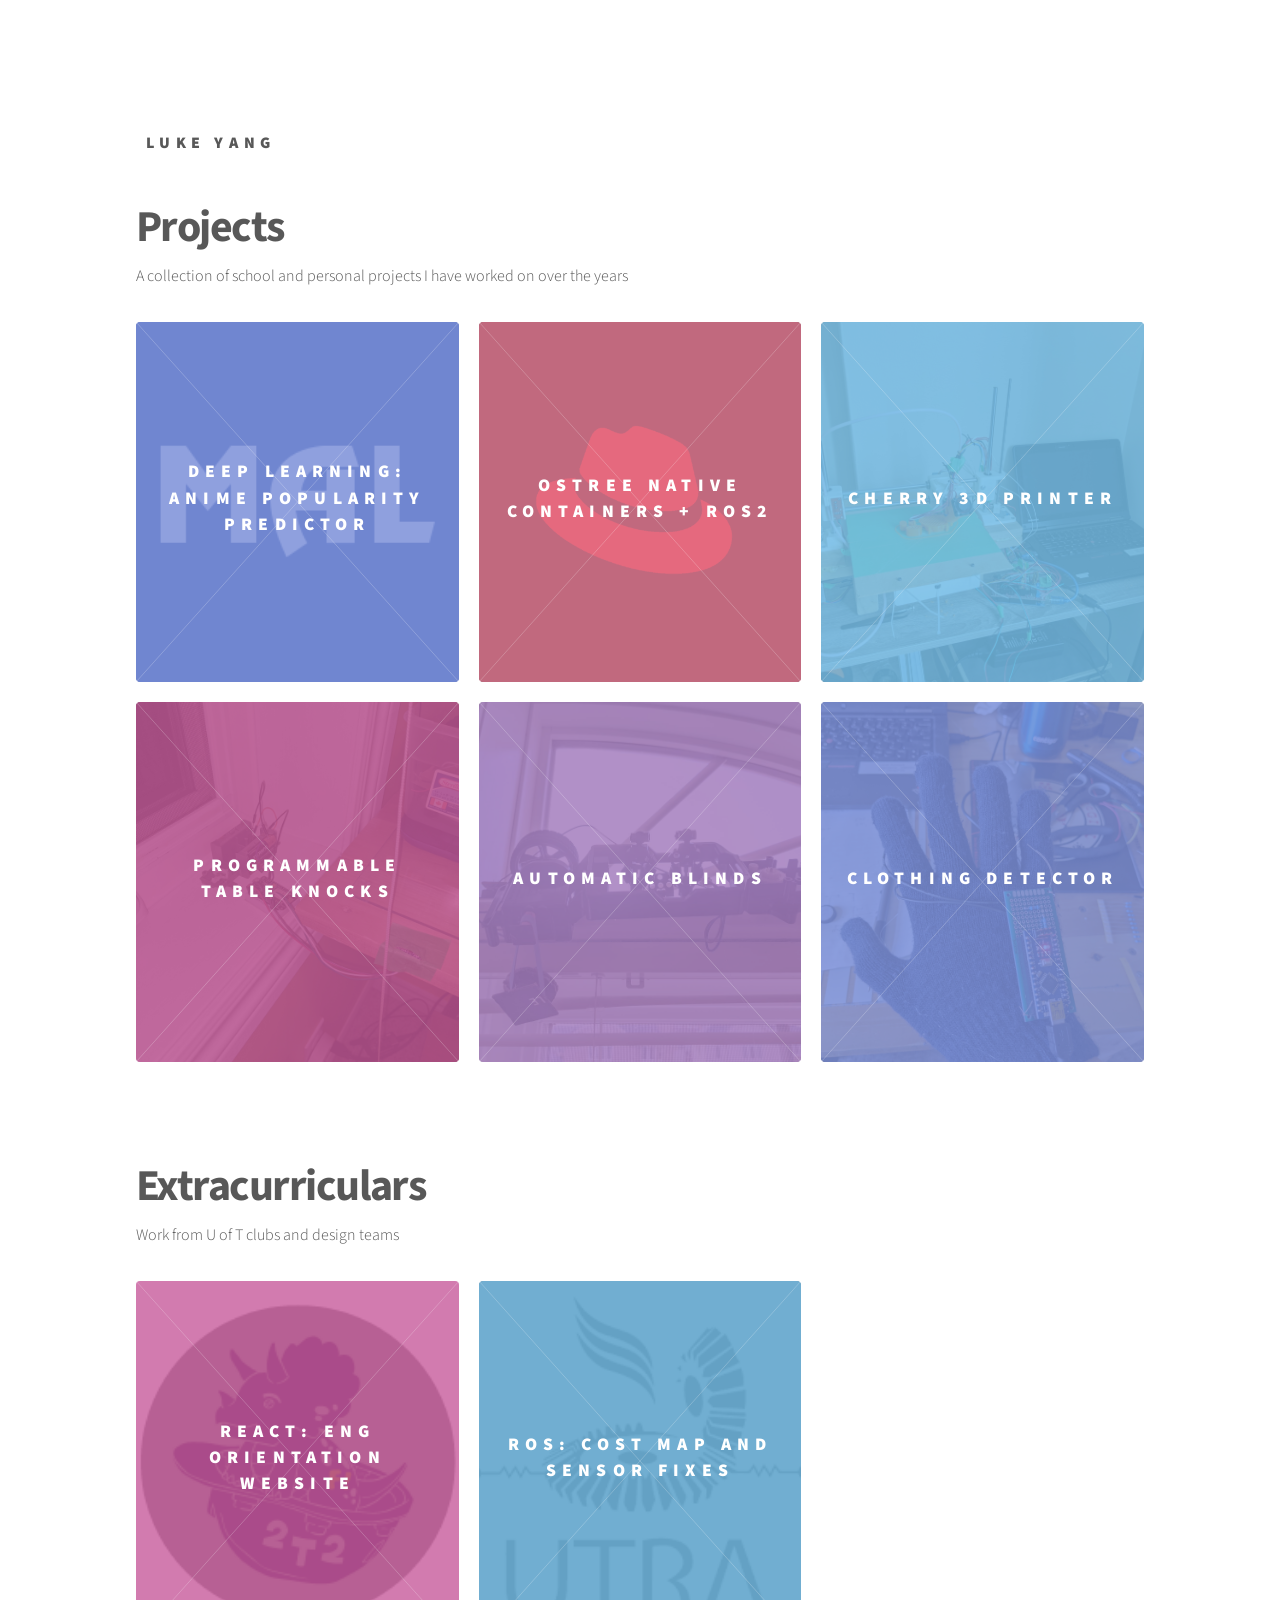
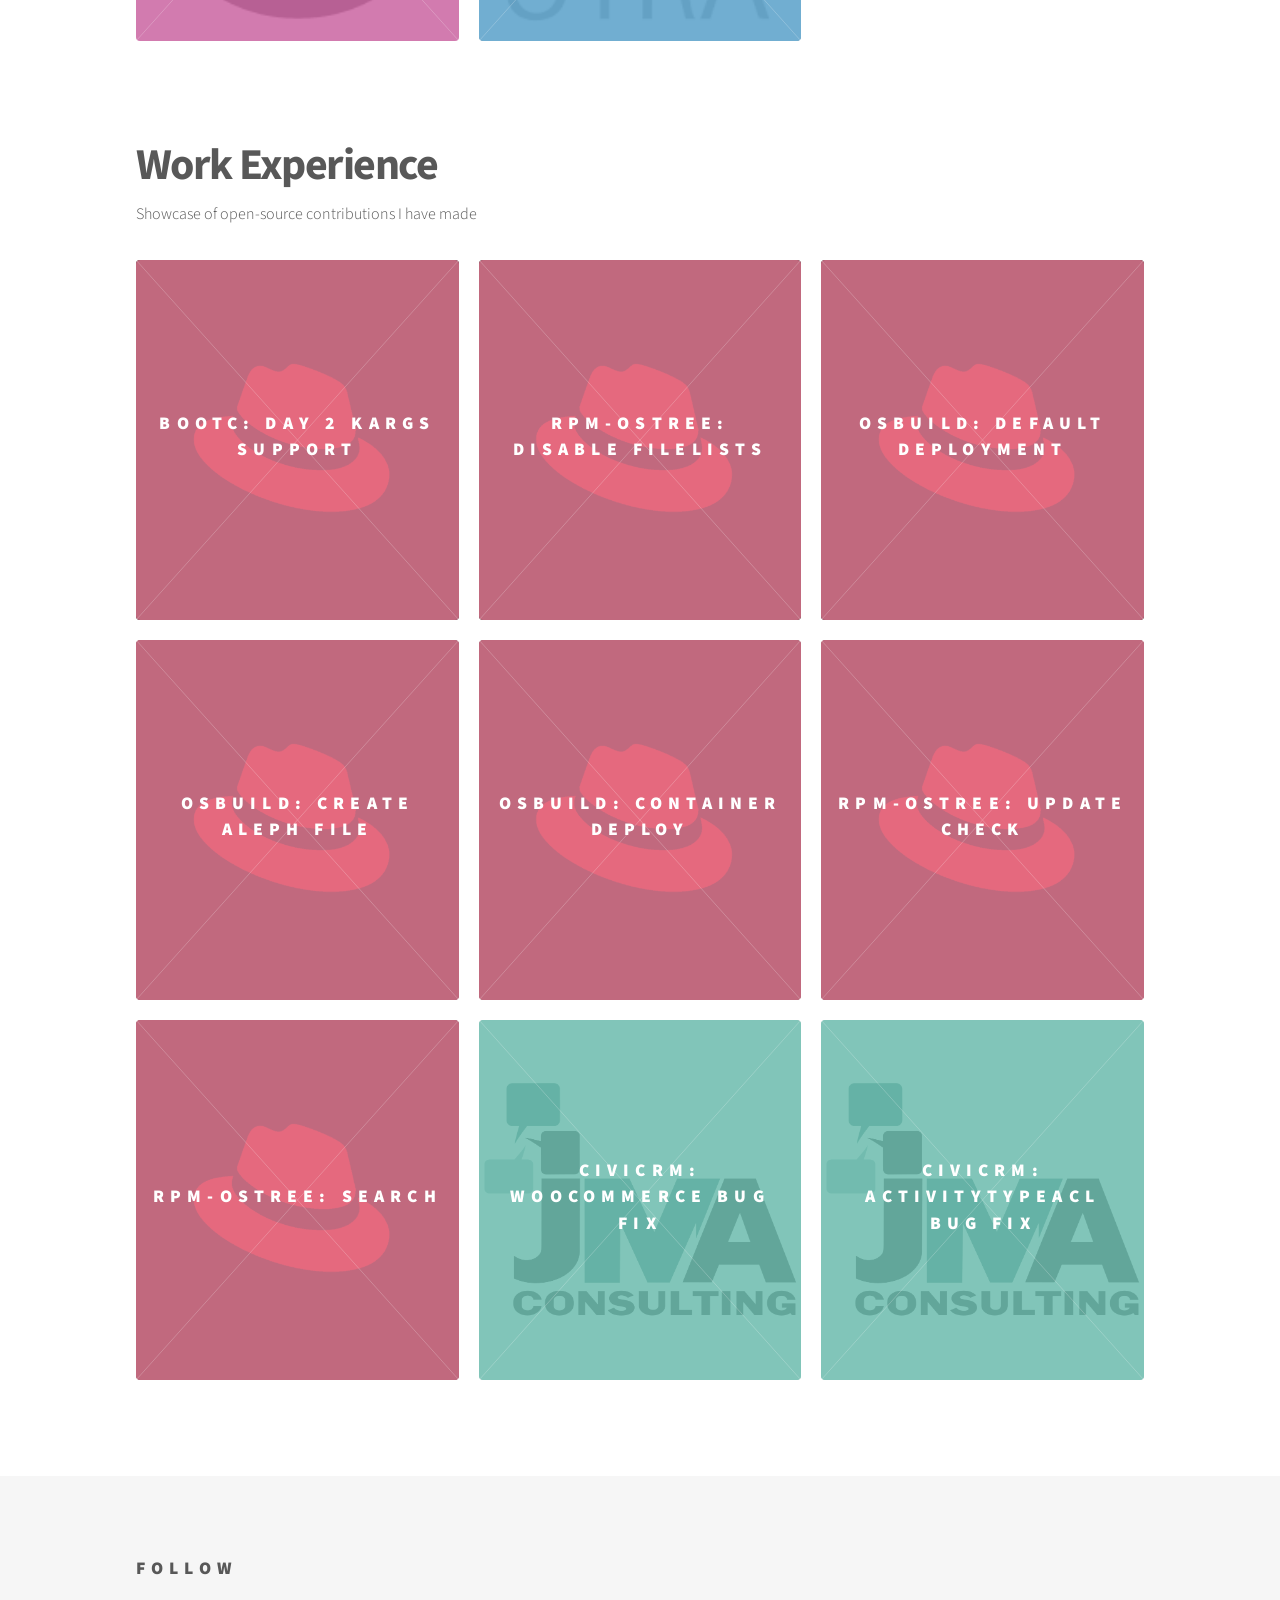
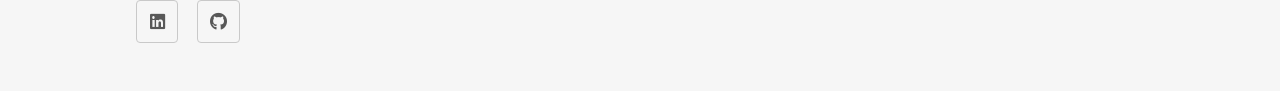
==== commit e646a865: "add aps360 project" ====
--- a/index.html
+++ b/index.html
@@ -46,6 +46,17 @@
 								<p>A collection of school and personal projects I have worked on over the years</p>
 							</header>
 							<section class="tiles">
+								<article class="style6">
+									<span class="image">
+										<img src="images/projects/mal.png" alt="" style="background-color: black;"/>
+									</span>
+									<a href="projects/anime.html">
+										<h2>Deep Learning: anime popularity predictor</h2>
+										<div class="content">
+											<p>Predict anime rankings</p>
+										</div>
+									</a>
+								</article>
 								<article class="style1">
 									<span class="image">
 										<img src="images/work/redhat.png" alt="" style="background-color: black;"/>
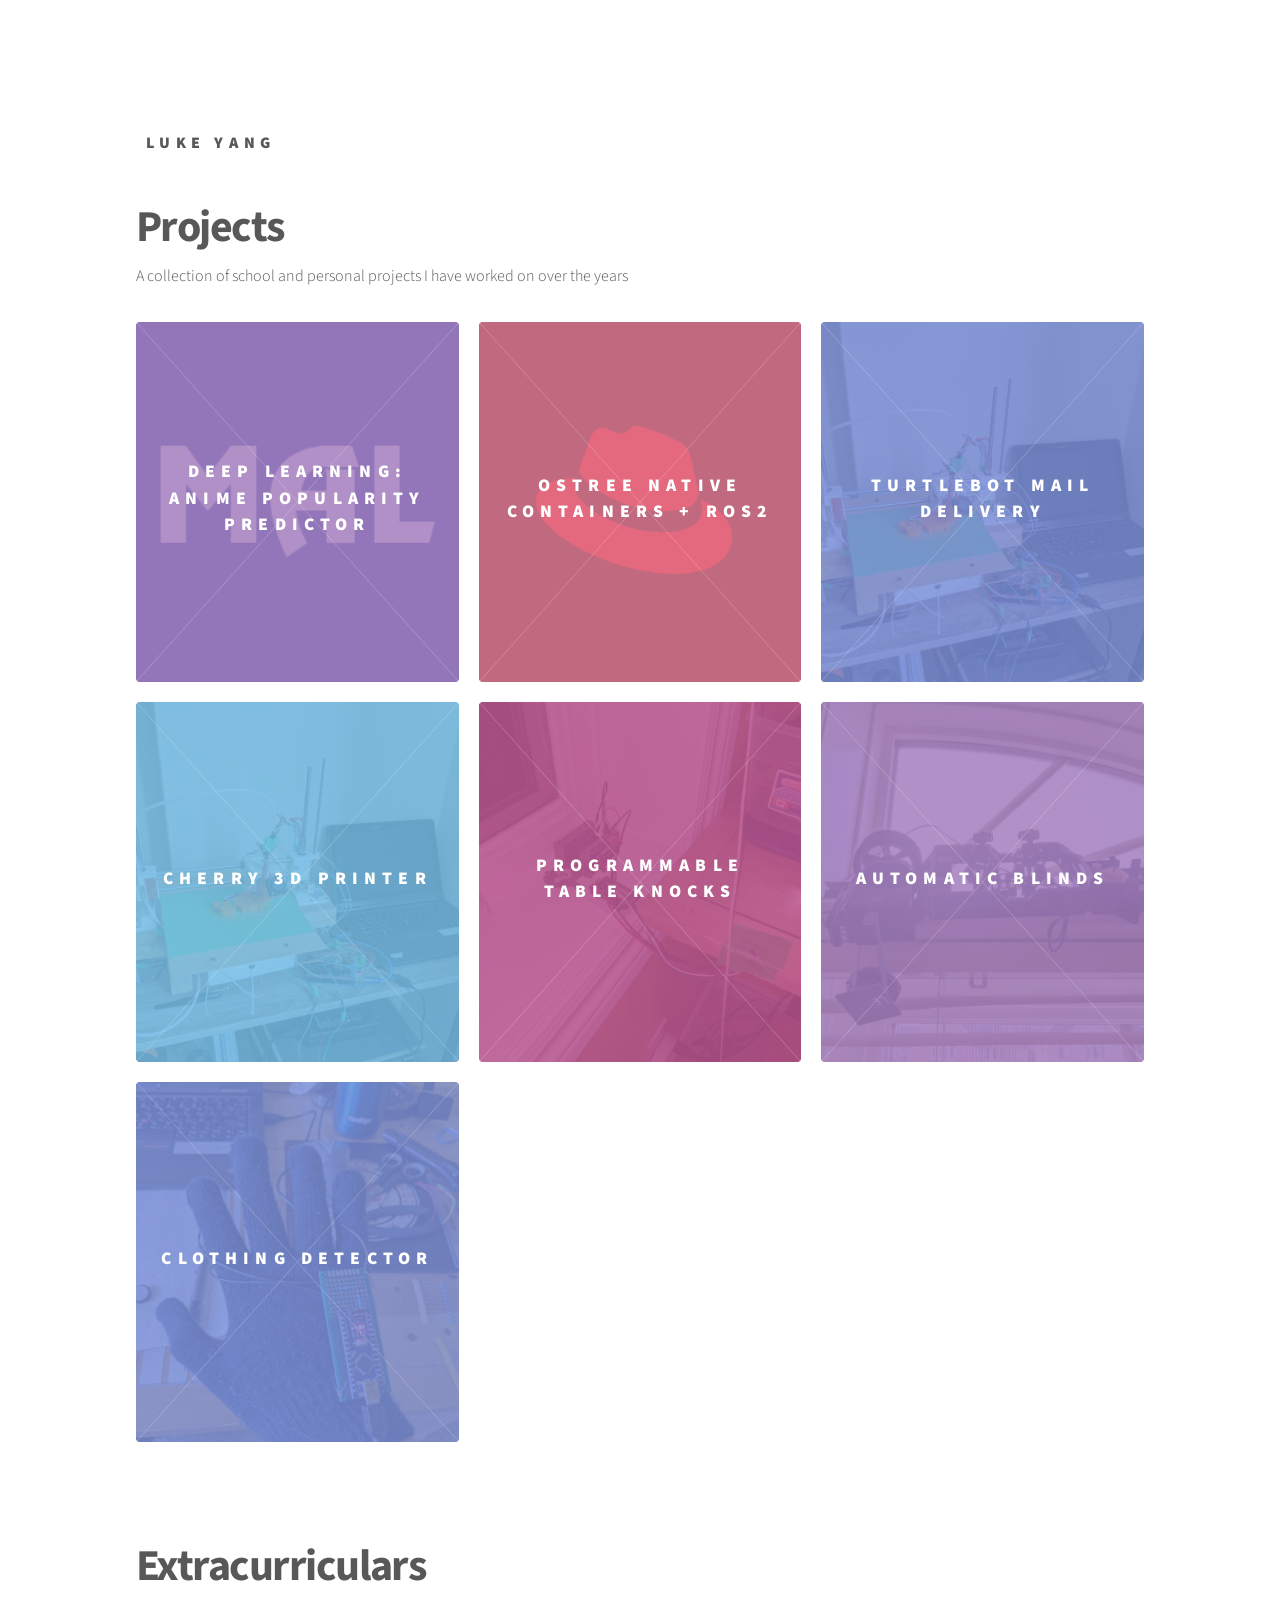
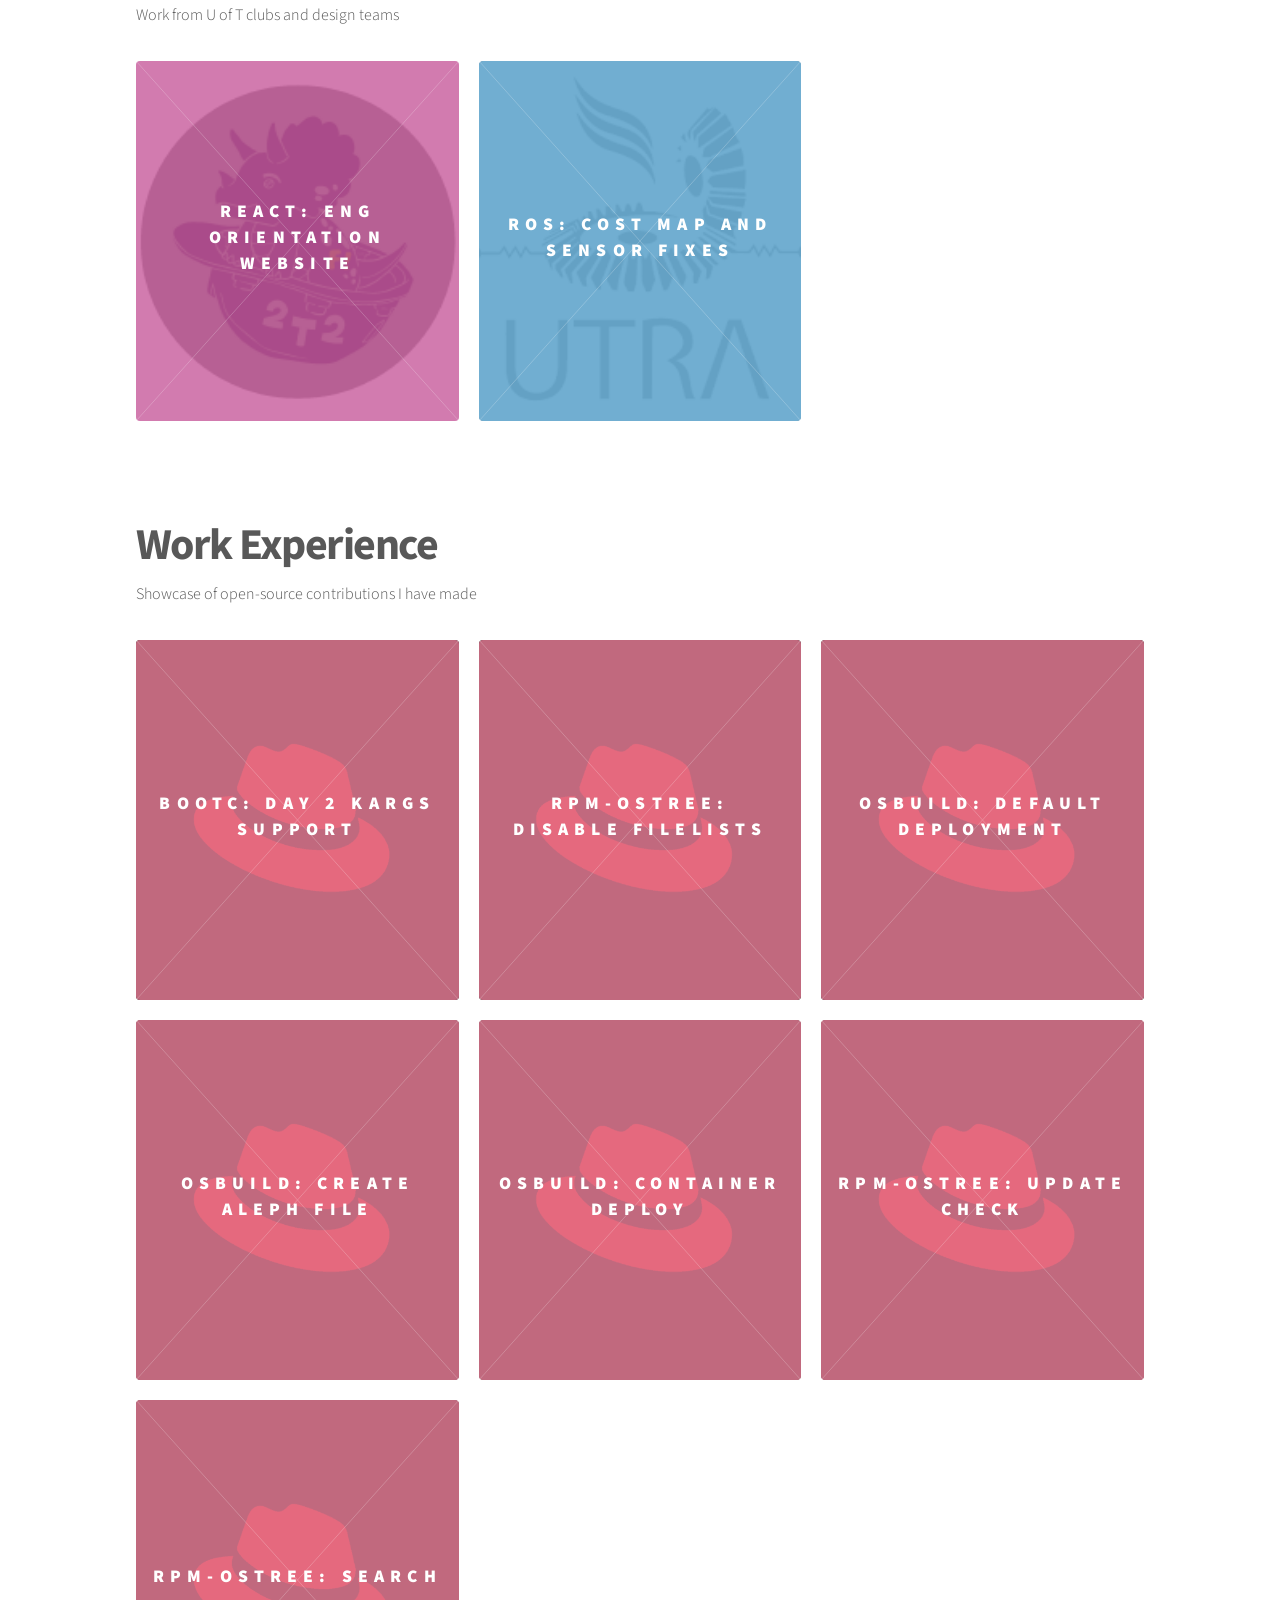
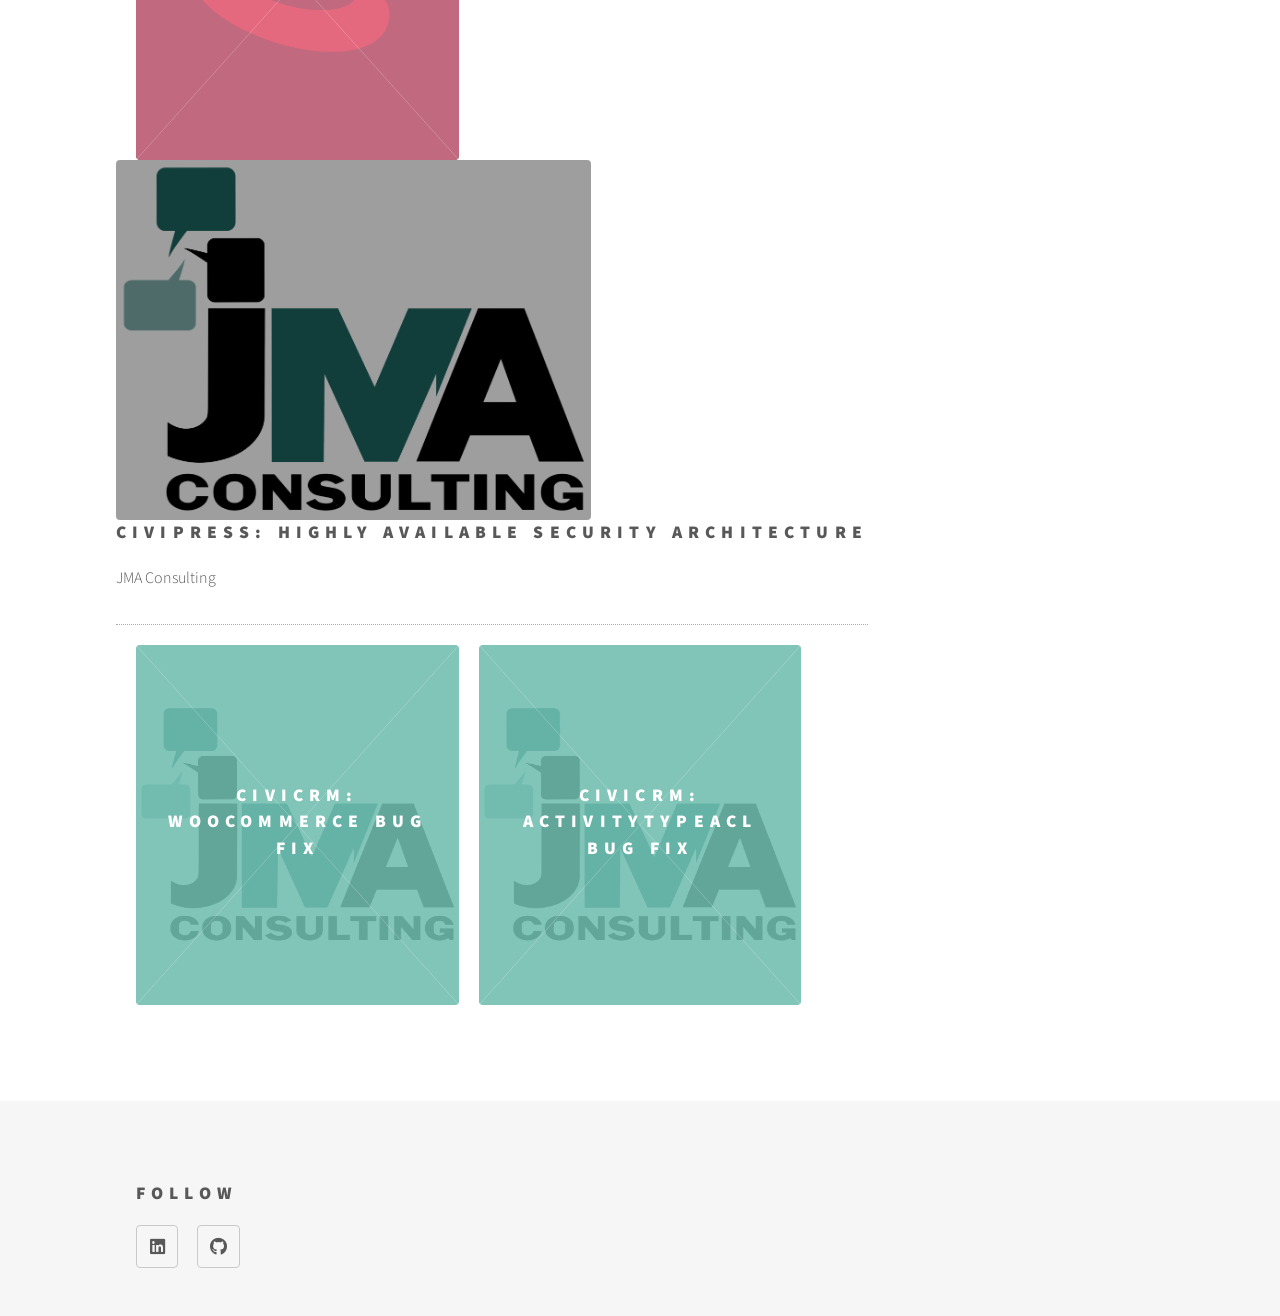
==== commit d4a6966e: "rob301 project added" ====
--- a/index.html
+++ b/index.html
@@ -46,7 +46,7 @@
 								<p>A collection of school and personal projects I have worked on over the years</p>
 							</header>
 							<section class="tiles">
-								<article class="style6">
+								<article class="style5">
 									<span class="image">
 										<img src="images/projects/mal.png" alt="" style="background-color: black;"/>
 									</span>
@@ -65,6 +65,17 @@
 										<h2>ostree native containers + ROS2</h2>
 										<div class="content">
 											<p>Deploy and run ROS2 within 5 minutes</p>
+										</div>
+									</a>
+								</article>
+								<article class="style6">
+									<span class="image">
+										<img src="images/projects/printer02.jpg" alt="" />
+									</span>
+									<a href="projects/turtlebot.html">
+										<h2>Turtlebot Mail Delivery</h2>
+										<div class="content">
+											<p>UofT: ROB301</p>
 										</div>
 									</a>
 								</article>
@@ -228,6 +239,17 @@
 										<h2>rpm-ostree: search</h2>
 										<div class="content">
 											<p>Red Hat</p>
+										</div>
+									</a>
+								</article>
+								<article class="style3"></article>
+									<span class="image">
+										<img src="images/work/jma.png" alt="" style="object-fit: scale-down; background-color: lightgrey;"/>
+									</span>
+									<a href="https://github.com/JMAConsulting/CiviPress">
+										<h2>civipress: highly available security architecture</h2>
+										<div class="content">
+											<p>JMA Consulting</p>
 										</div>
 									</a>
 								</article>
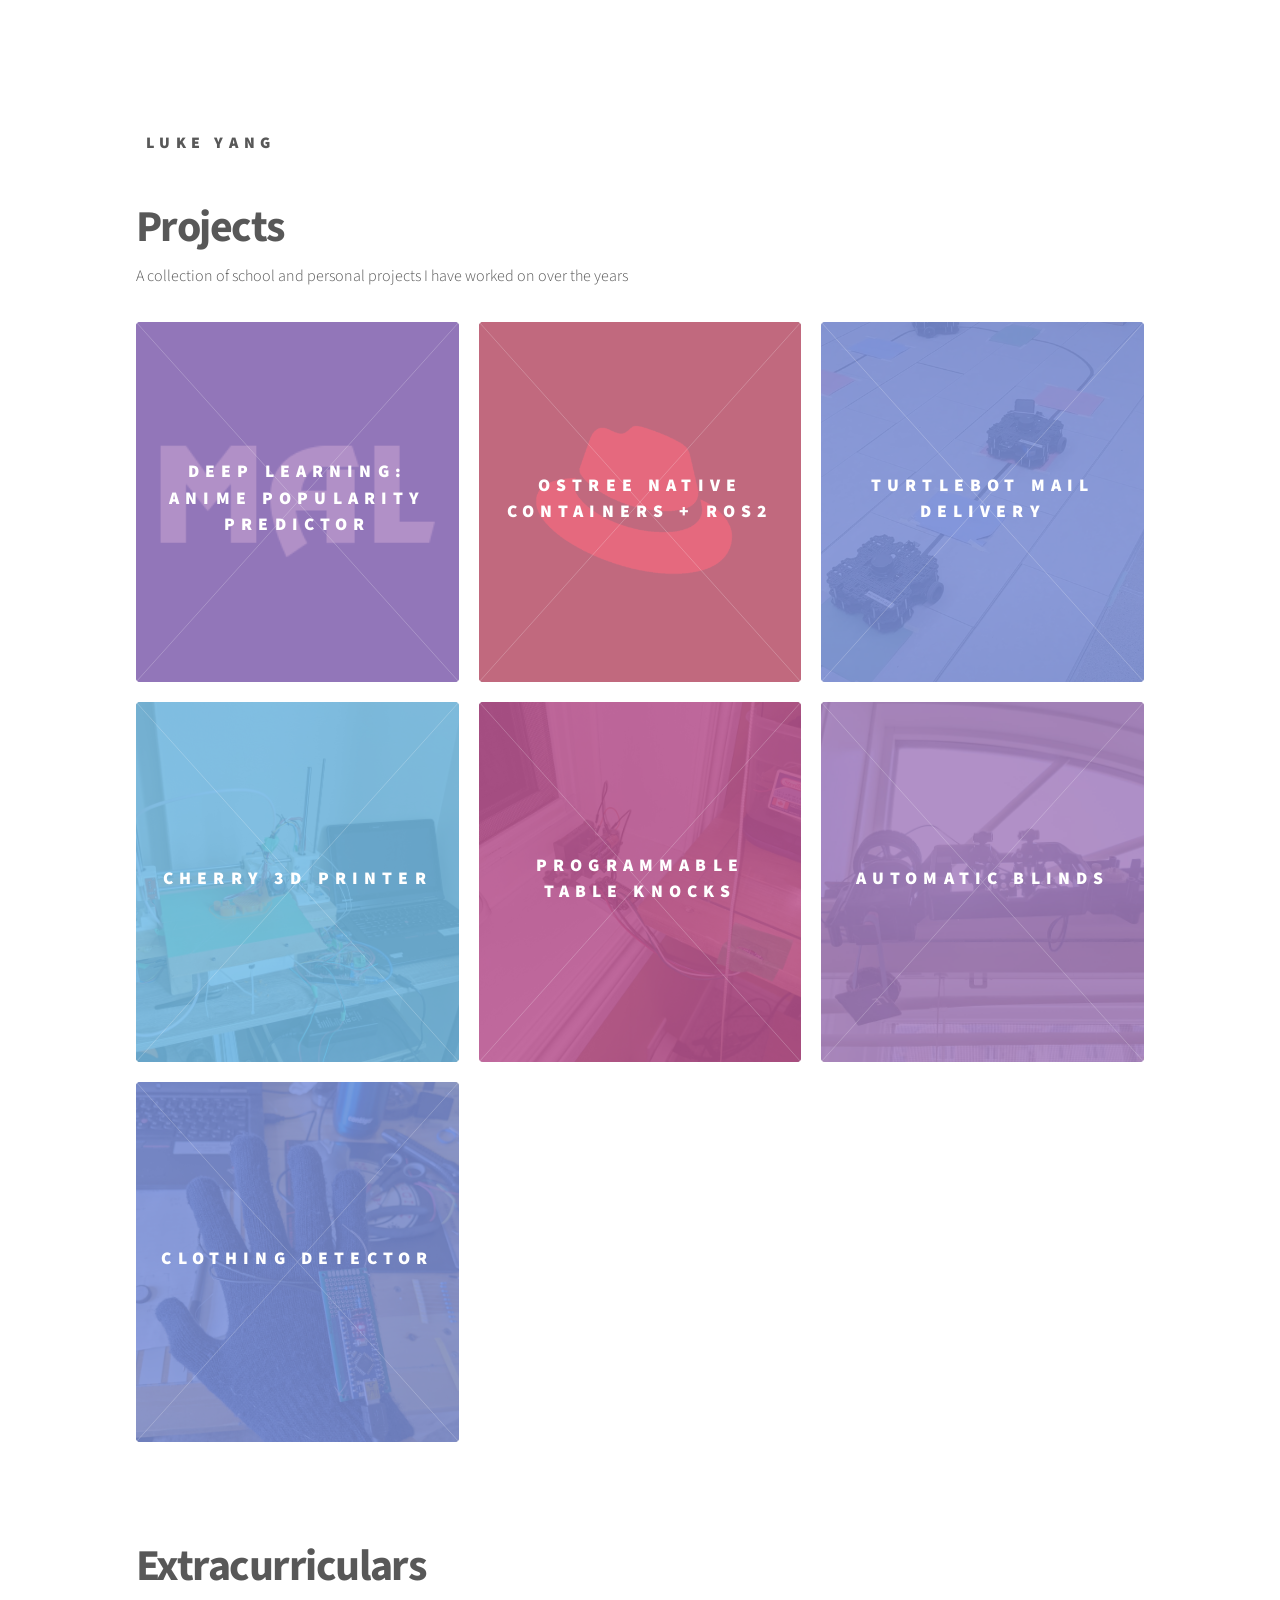
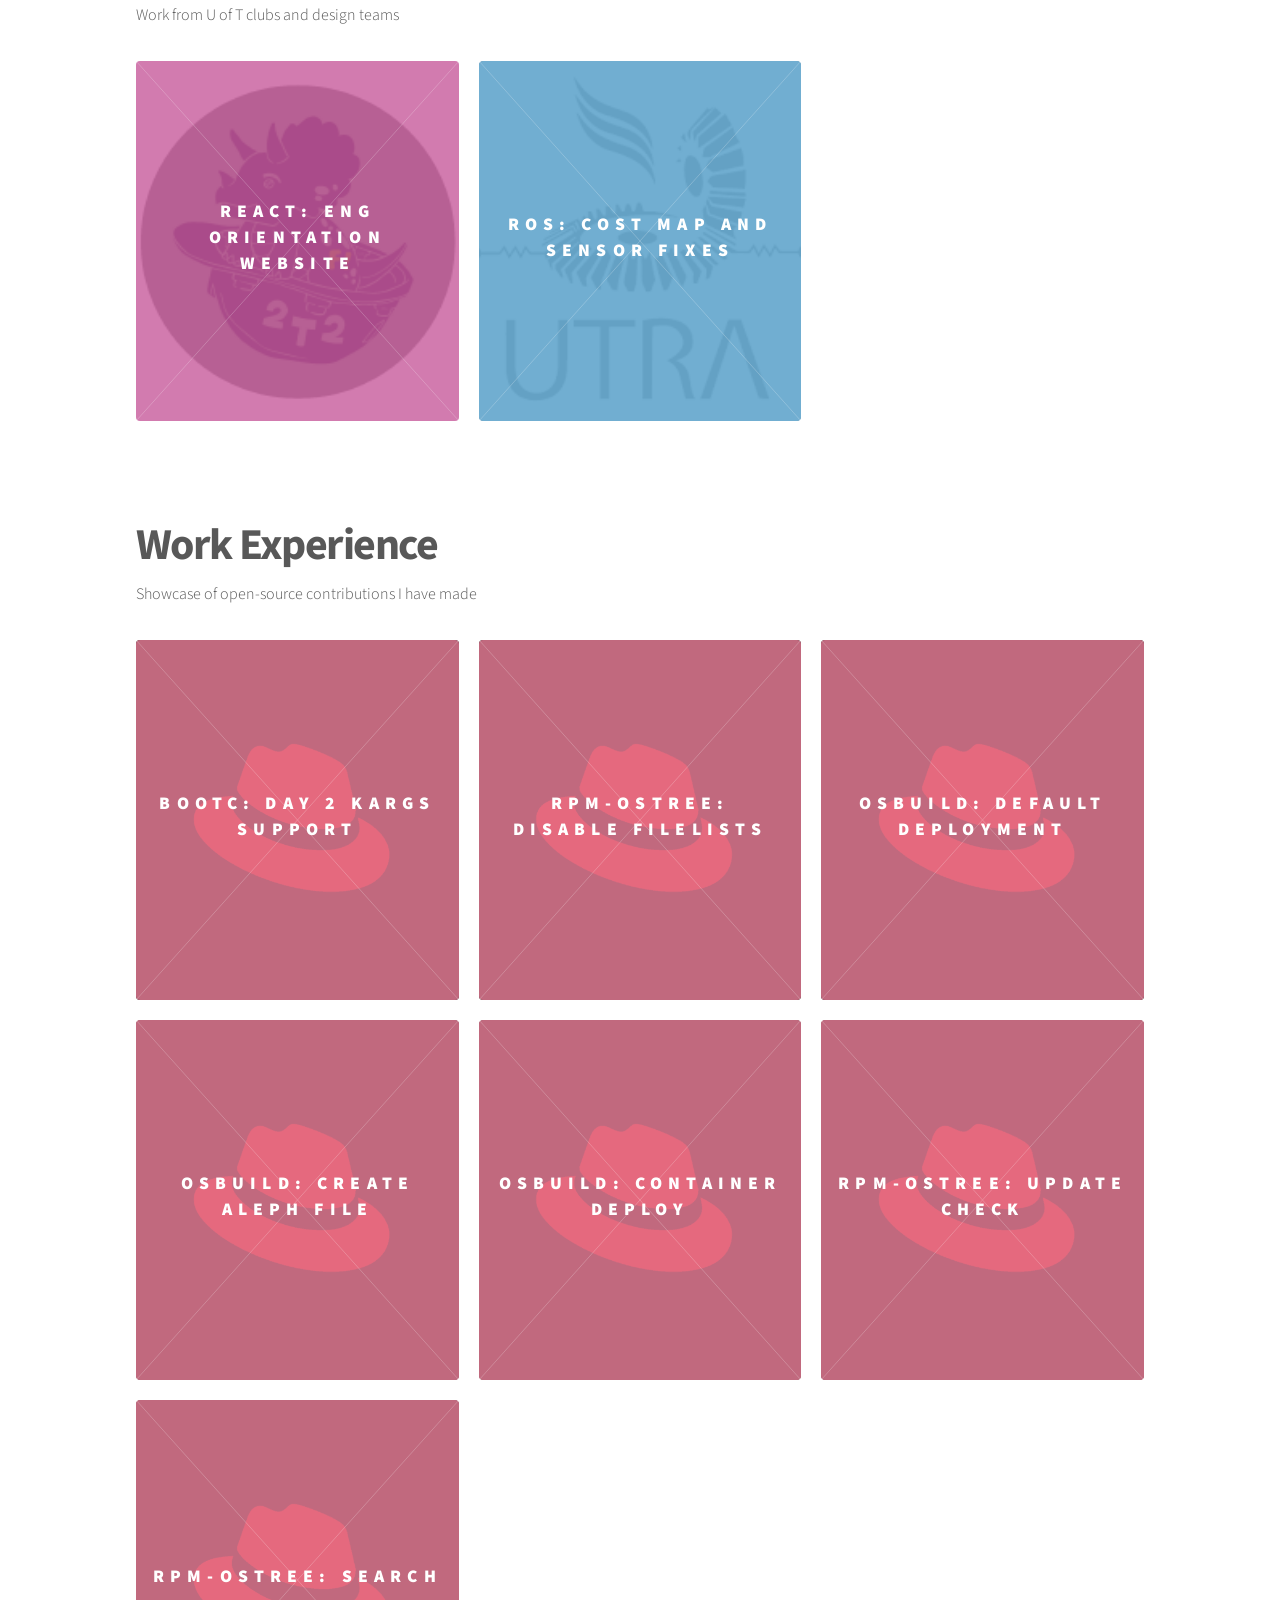
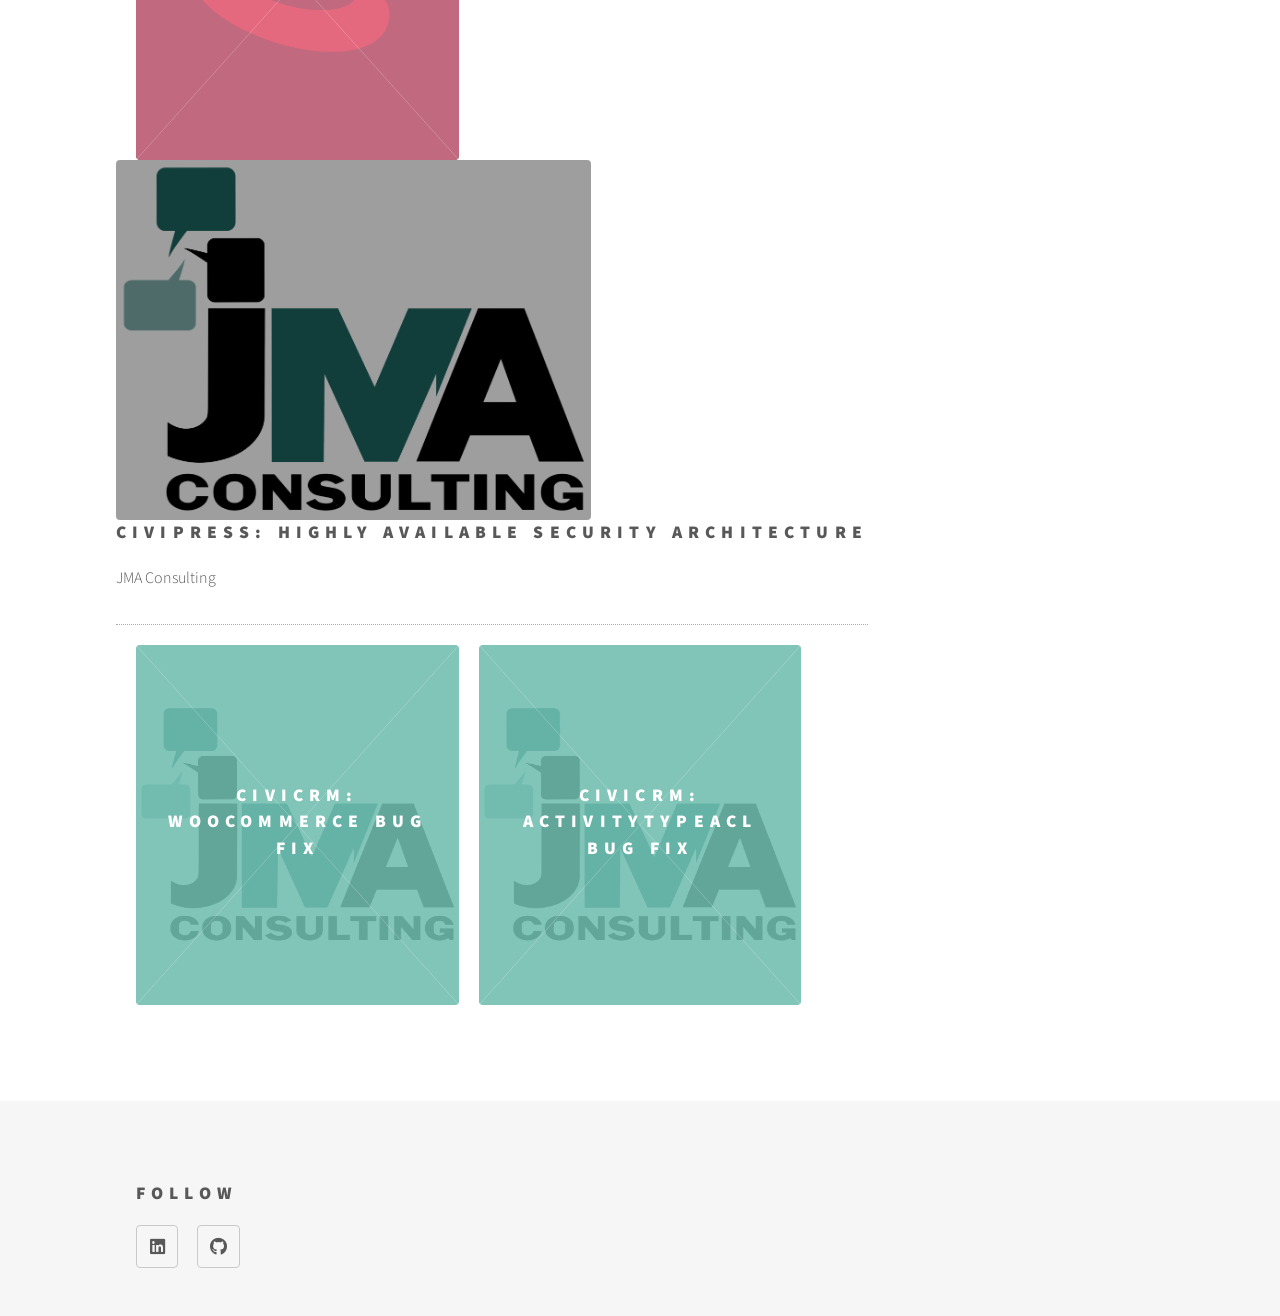
==== commit 4b2b7b22: "changed rob301 thumbnail" ====
--- a/index.html
+++ b/index.html
@@ -70,7 +70,7 @@
 								</article>
 								<article class="style6">
 									<span class="image">
-										<img src="images/projects/printer02.jpg" alt="" />
+										<img src="images/projects/turtlebot01.png" alt="" />
 									</span>
 									<a href="projects/turtlebot.html">
 										<h2>Turtlebot Mail Delivery</h2>
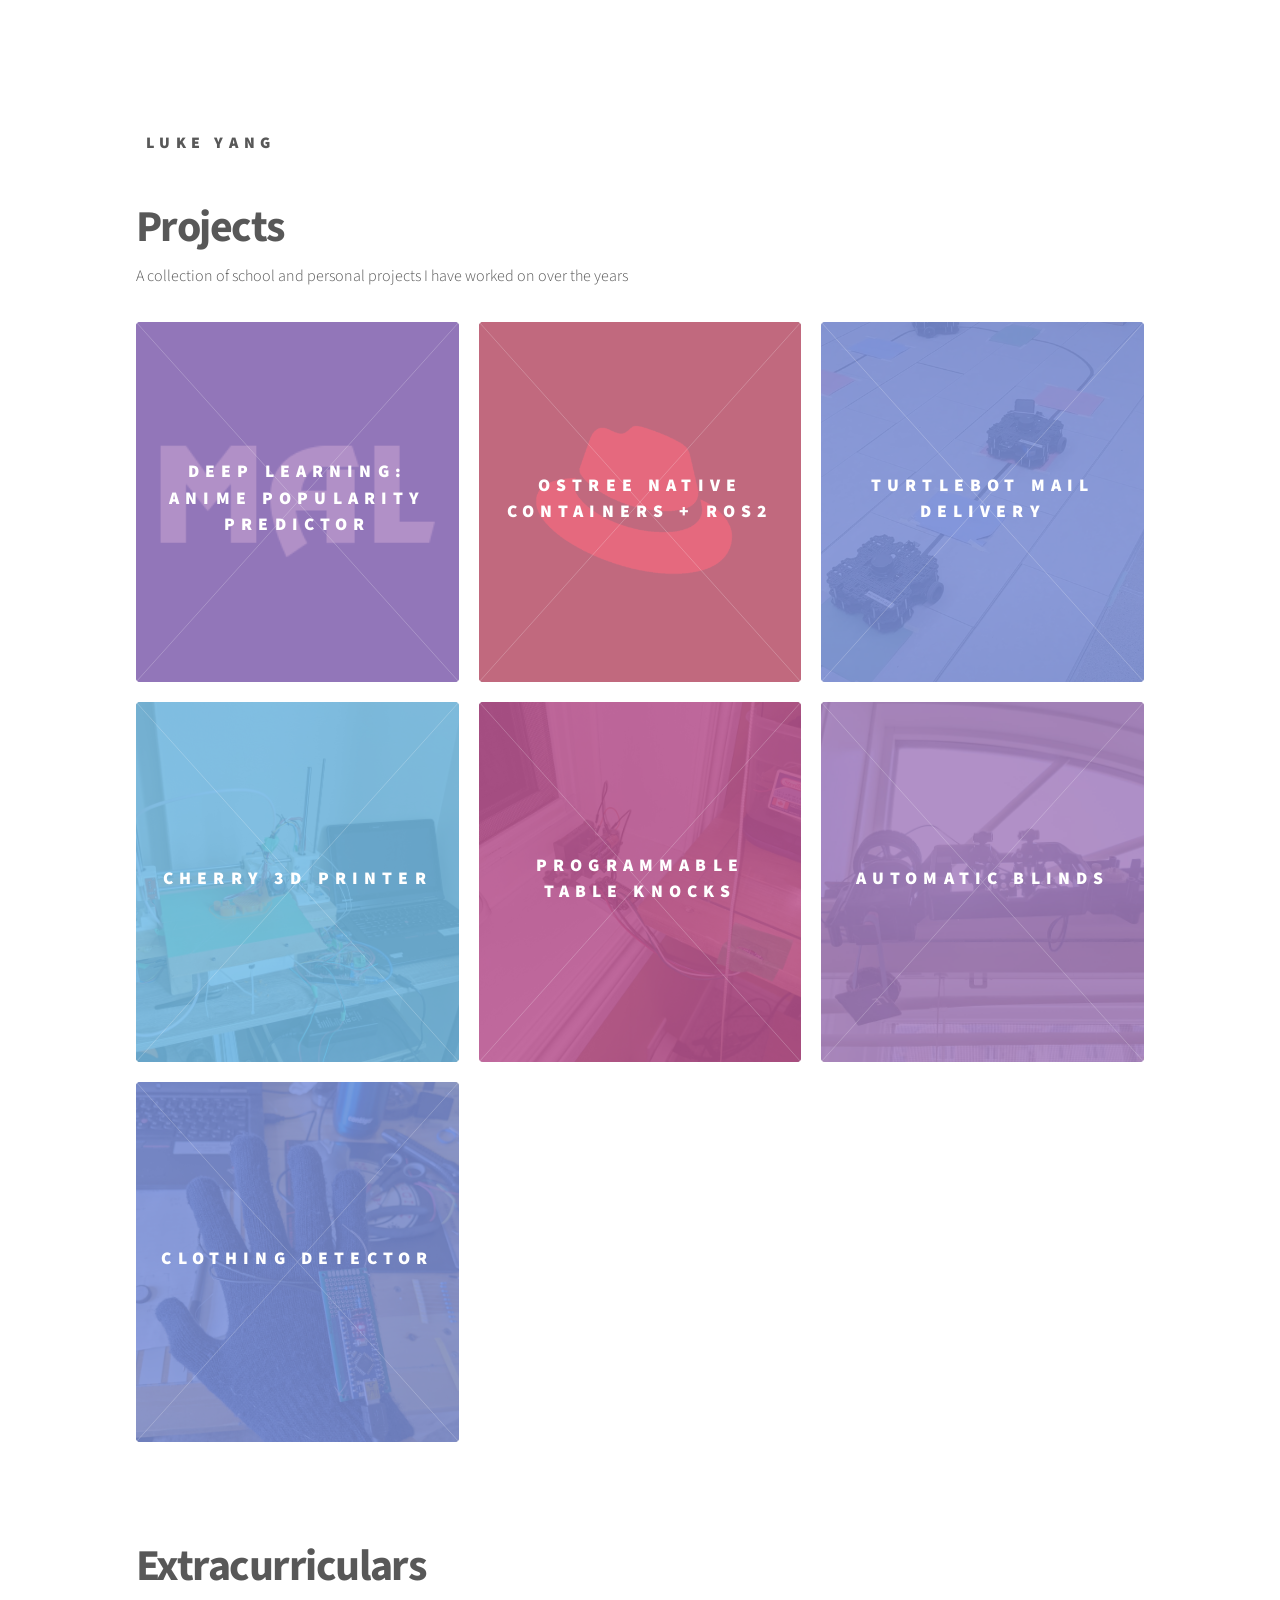
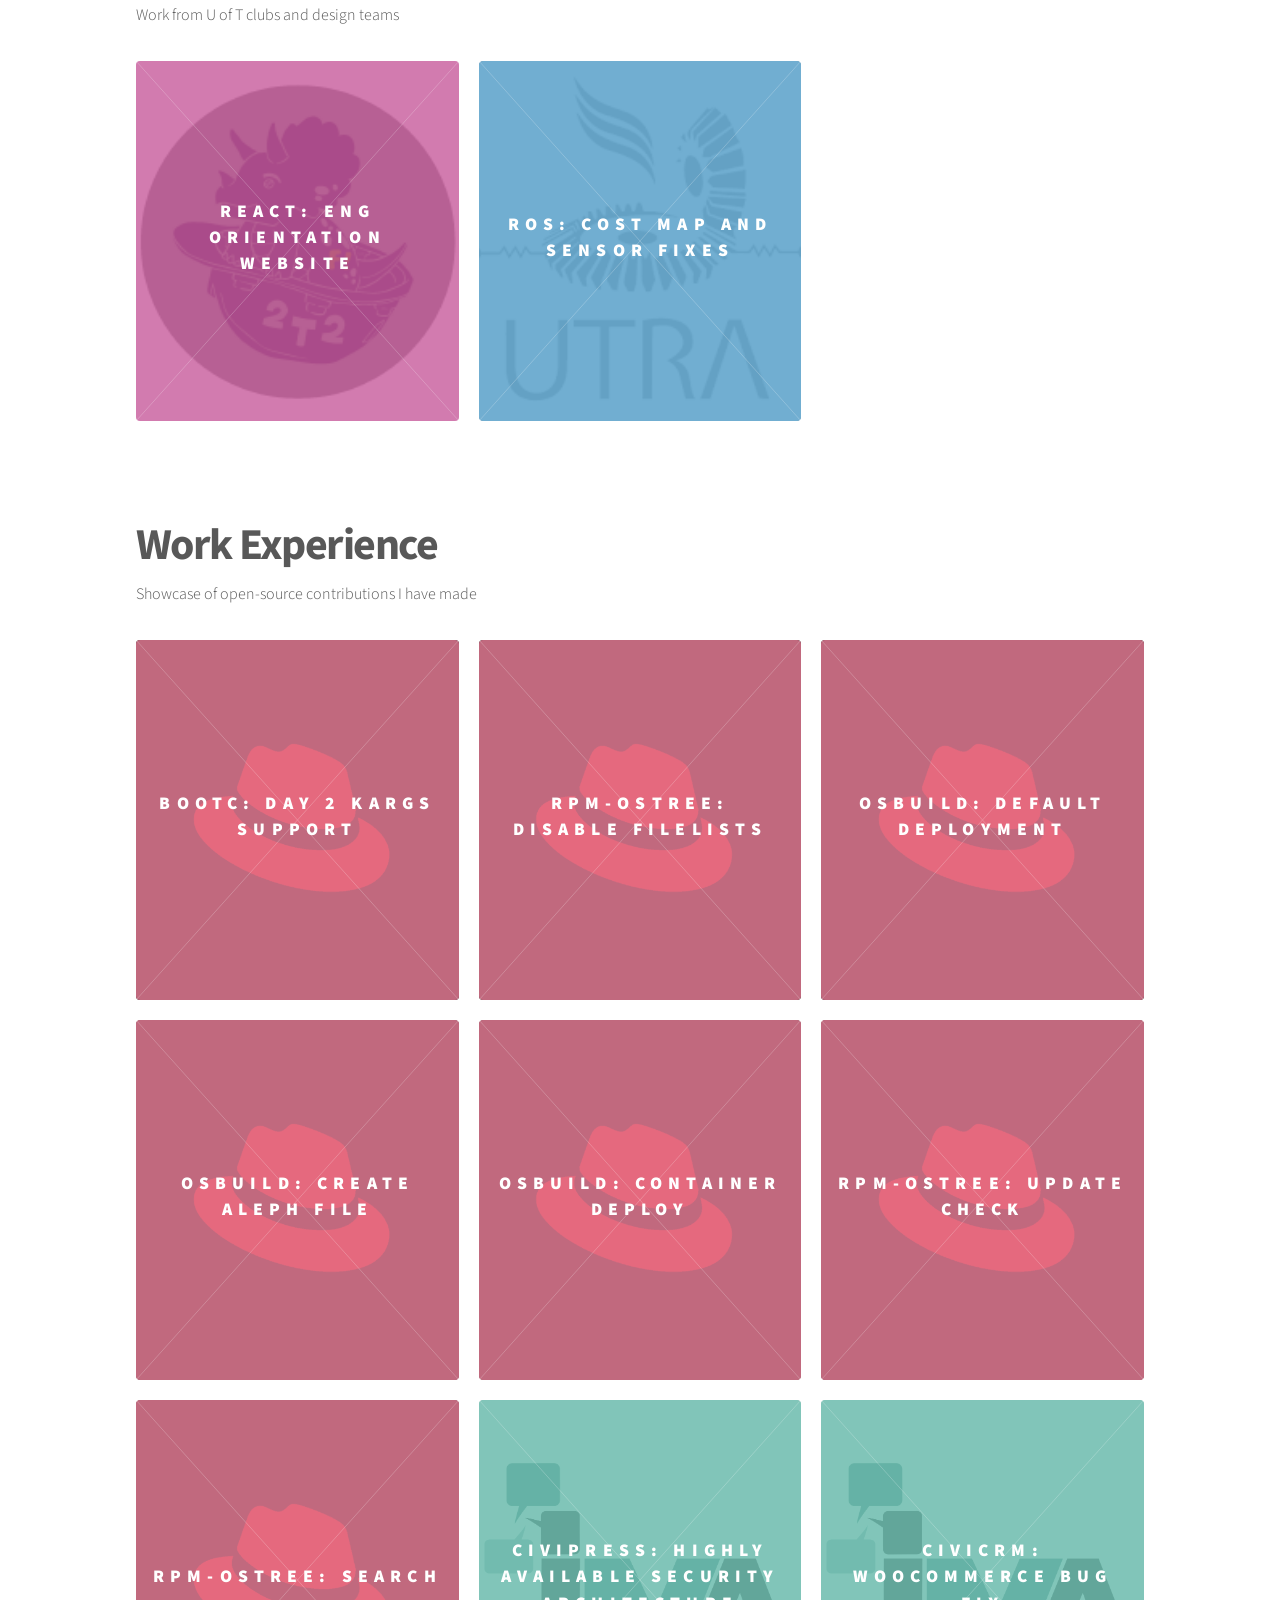
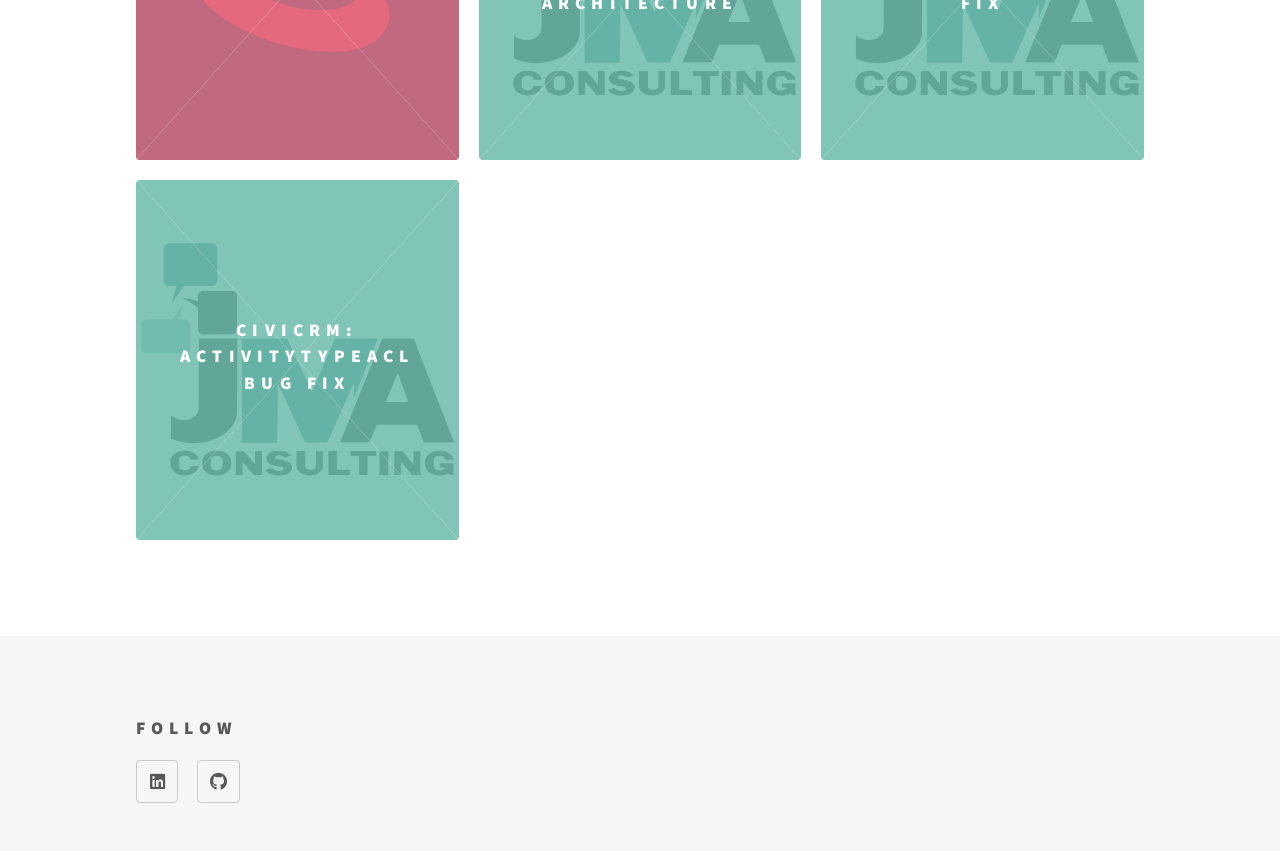
==== commit b8e59215: "fix civipress" ====
--- a/index.html
+++ b/index.html
@@ -242,7 +242,7 @@
 										</div>
 									</a>
 								</article>
-								<article class="style3"></article>
+								<article class="style3">
 									<span class="image">
 										<img src="images/work/jma.png" alt="" style="object-fit: scale-down; background-color: lightgrey;"/>
 									</span>
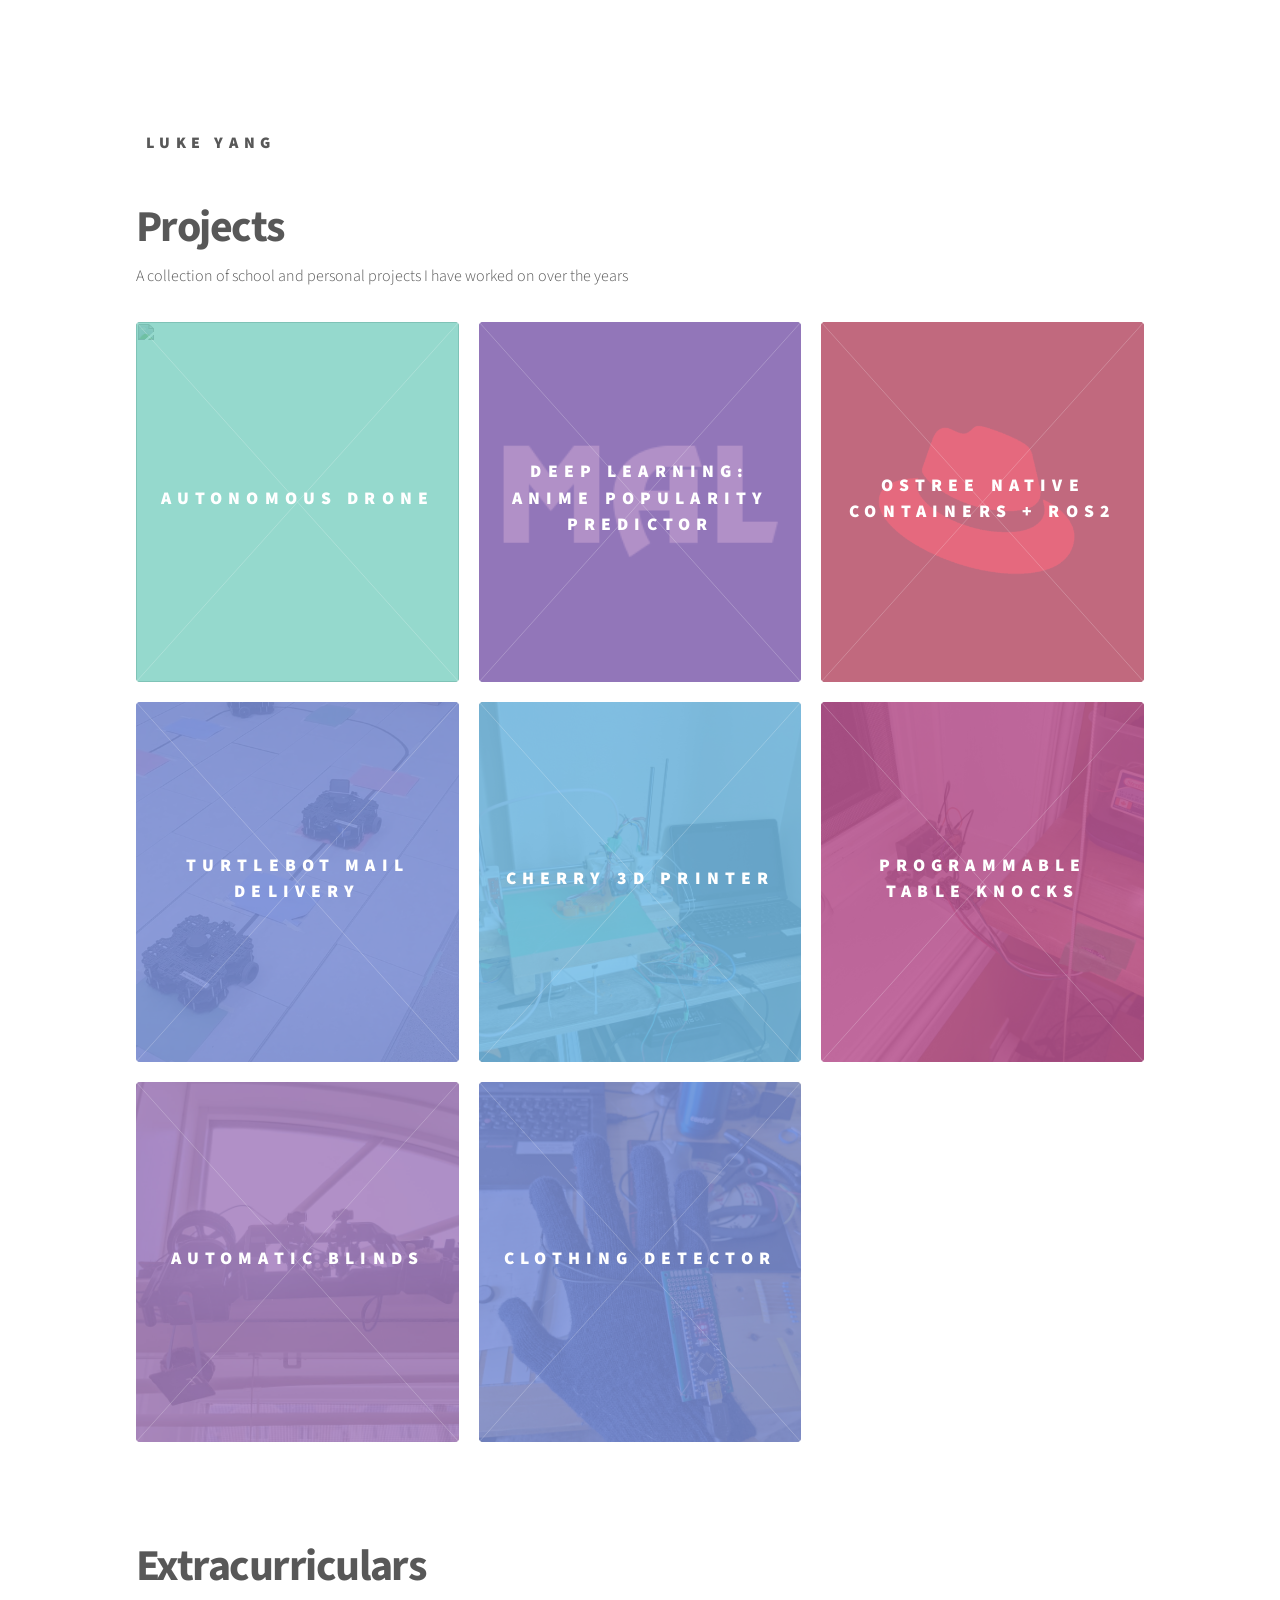
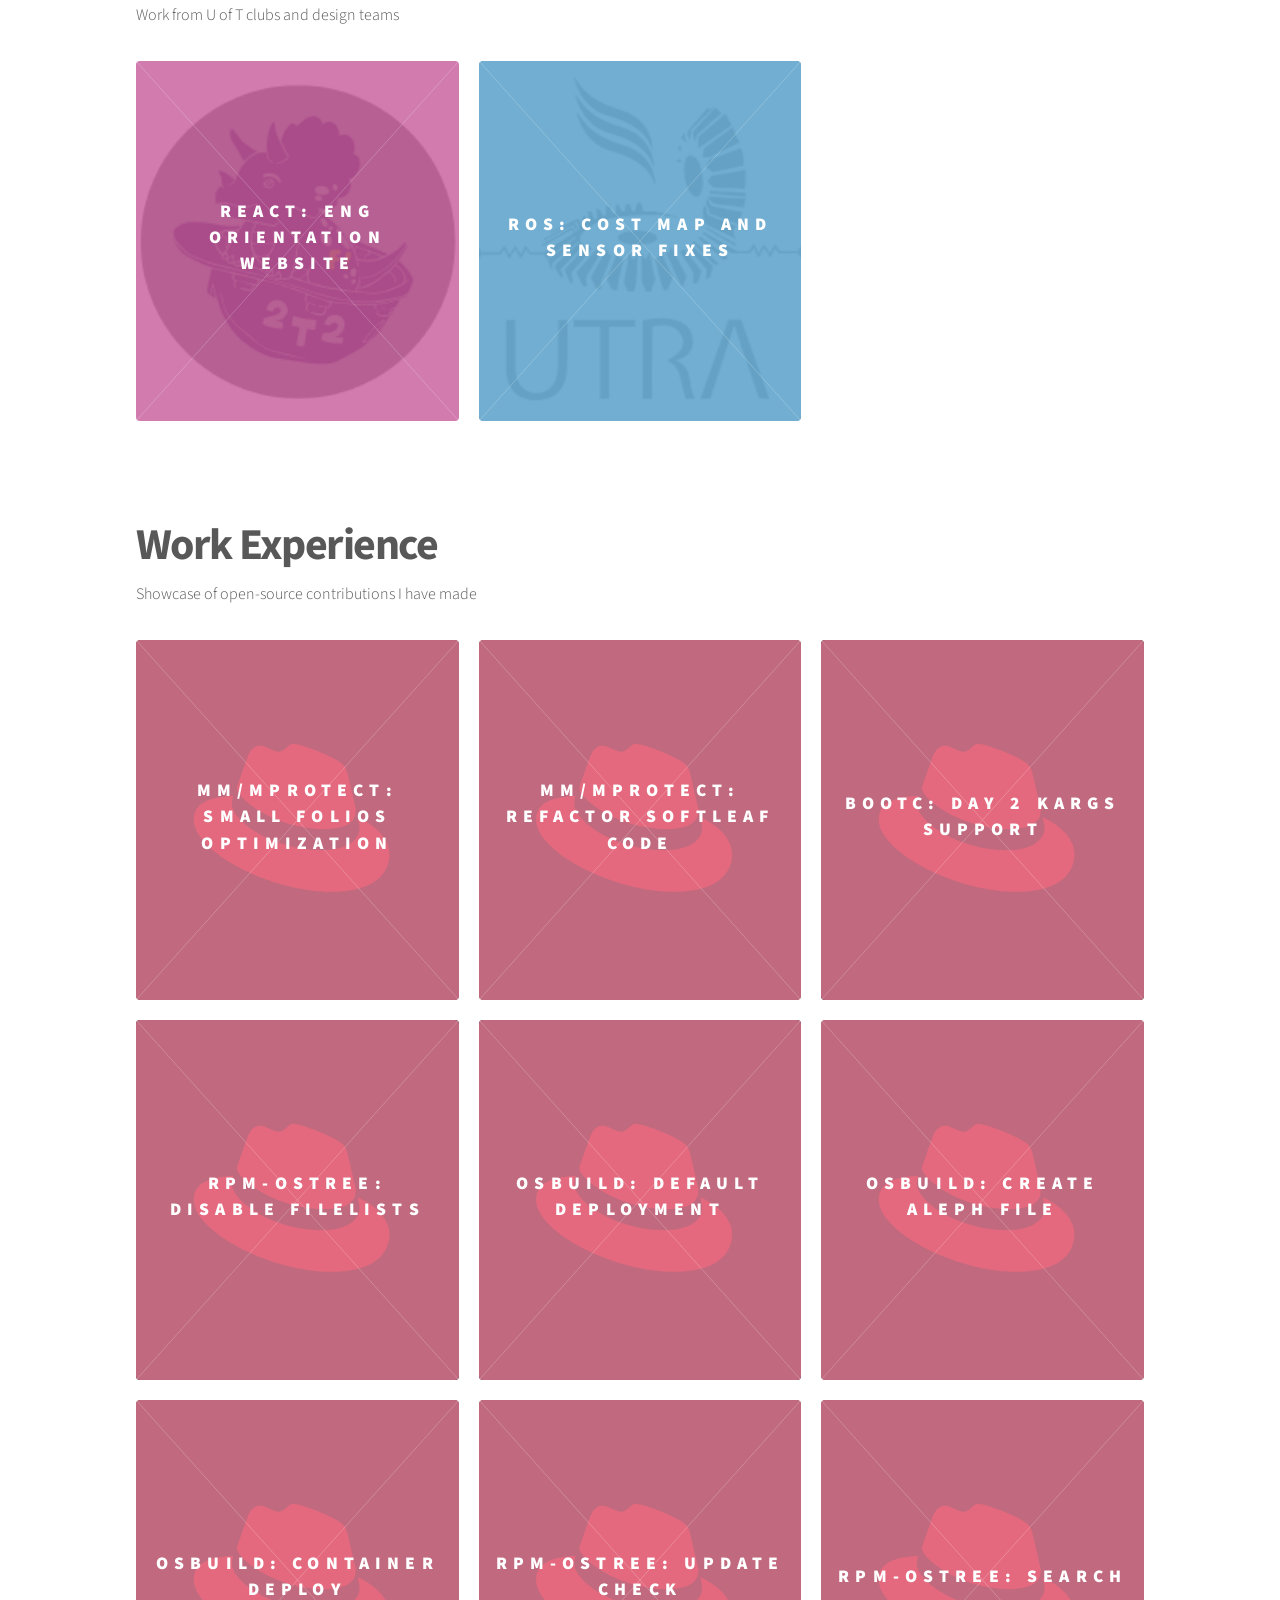
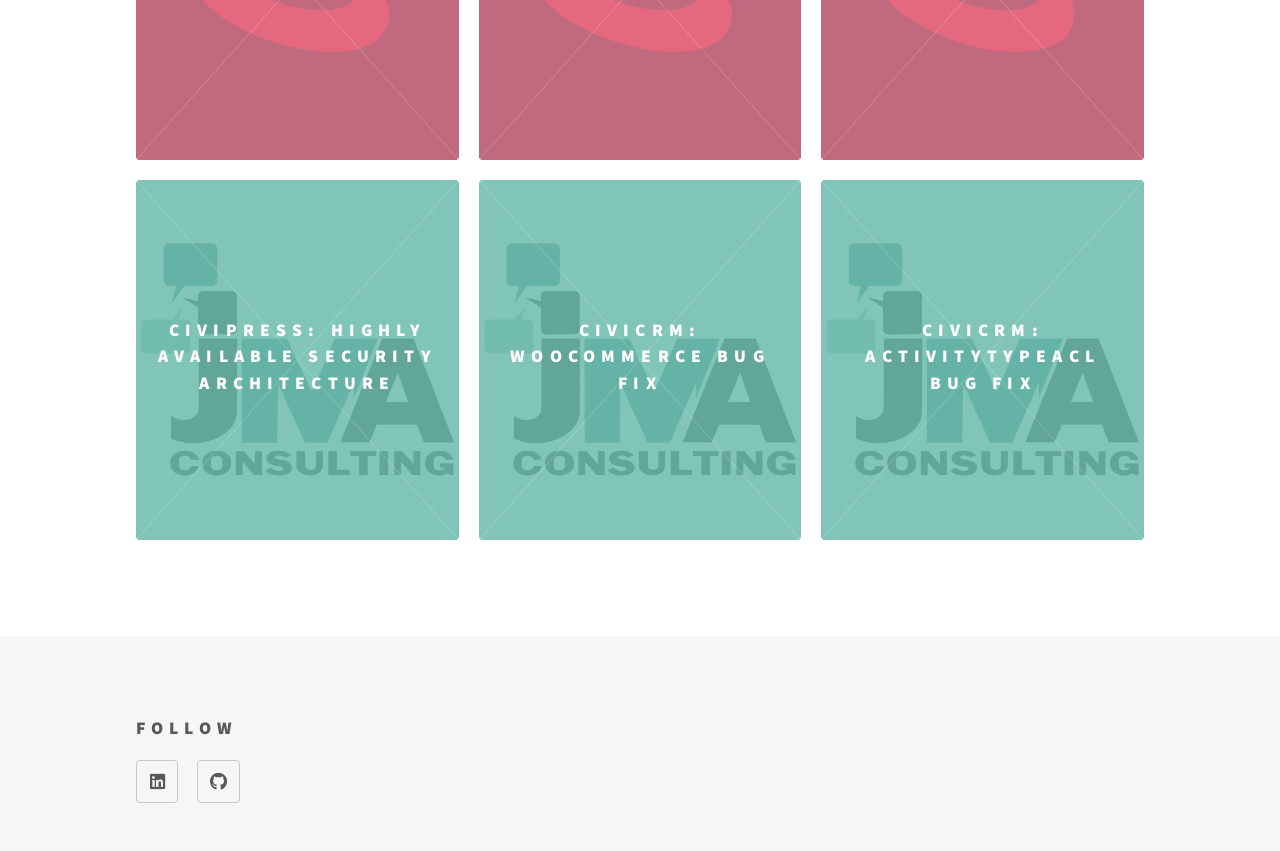
==== commit 5122d4b7: "add rob498 autonomous drone project and linux kernel contributions" ====
--- a/index.html
+++ b/index.html
@@ -46,6 +46,17 @@
 								<p>A collection of school and personal projects I have worked on over the years</p>
 							</header>
 							<section class="tiles">
+								<article class="style3">
+									<span class="image">
+										<img src="images/projects/drone01.png" alt="" />
+									</span>
+									<a href="projects/drone.html">
+										<h2>Autonomous Drone</h2>
+										<div class="content">
+											<p>UofT: ROB498</p>
+										</div>
+									</a>
+								</article>
 								<article class="style5">
 									<span class="image">
 										<img src="images/projects/mal.png" alt="" style="background-color: black;"/>
@@ -165,6 +176,28 @@
 								<p>Showcase of open-source contributions I have made</p>
 							</header>
 							<section class="tiles">
+								<article class="style1">
+									<span class="image">
+										<img src="images/work/redhat.png" alt="" style="background-color: black;"/>
+									</span>
+									<a href="https://github.com/torvalds/linux/commit/89e613bc0b2d6d4a18a09b161131ce4ca5c70f2a">
+										<h2>mm/mprotect: small folios optimization</h2>
+										<div class="content">
+											<p>Linux Kernel</p>
+										</div>
+									</a>
+								</article>
+								<article class="style1">
+									<span class="image">
+										<img src="images/work/redhat.png" alt="" style="background-color: black;"/>
+									</span>
+									<a href="https://github.com/torvalds/linux/commit/3bc181c1436373e42220baaa0d8c9b45fa18afe1">
+										<h2>mm/mprotect: refactor softleaf code</h2>
+										<div class="content">
+											<p>Linux Kernel</p>
+										</div>
+									</a>
+								</article>
 								<article class="style1">
 									<span class="image" style="background-color: black;">
 										<img src="images/work/redhat.png" alt="" />
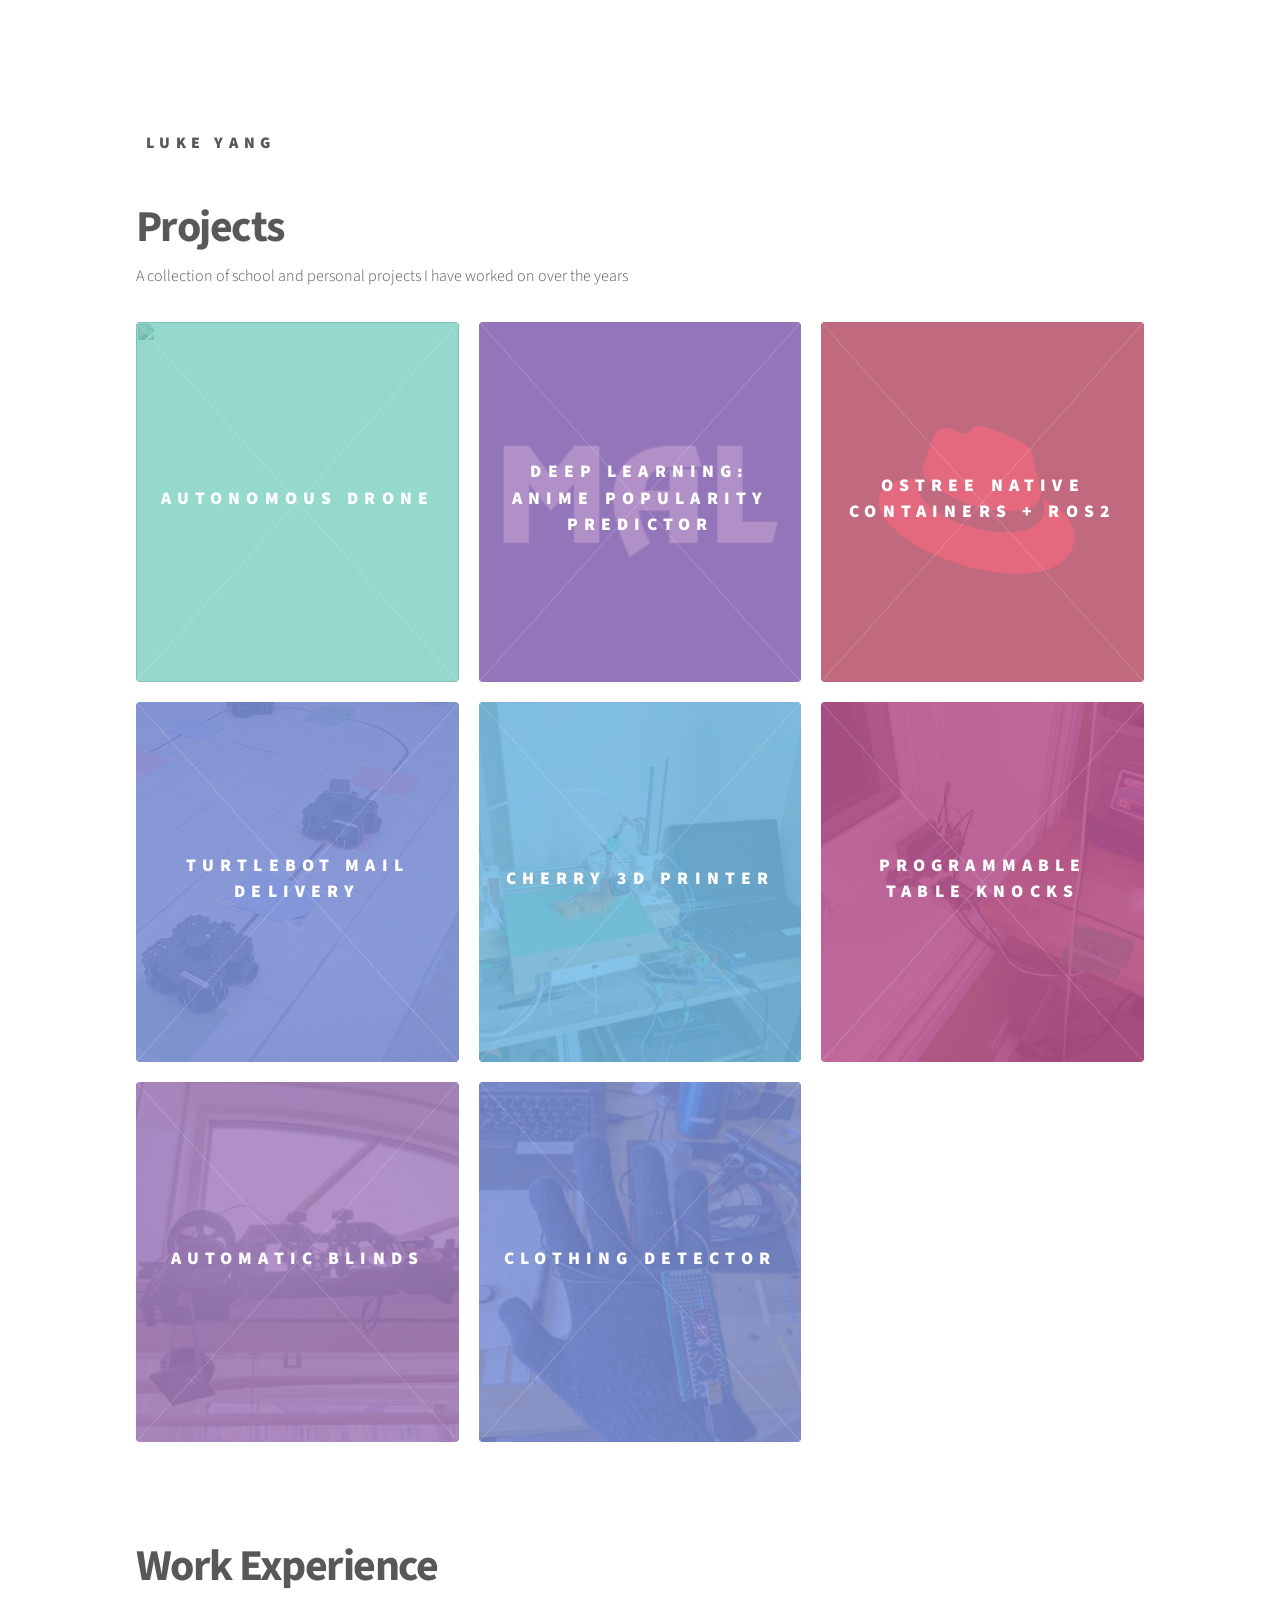
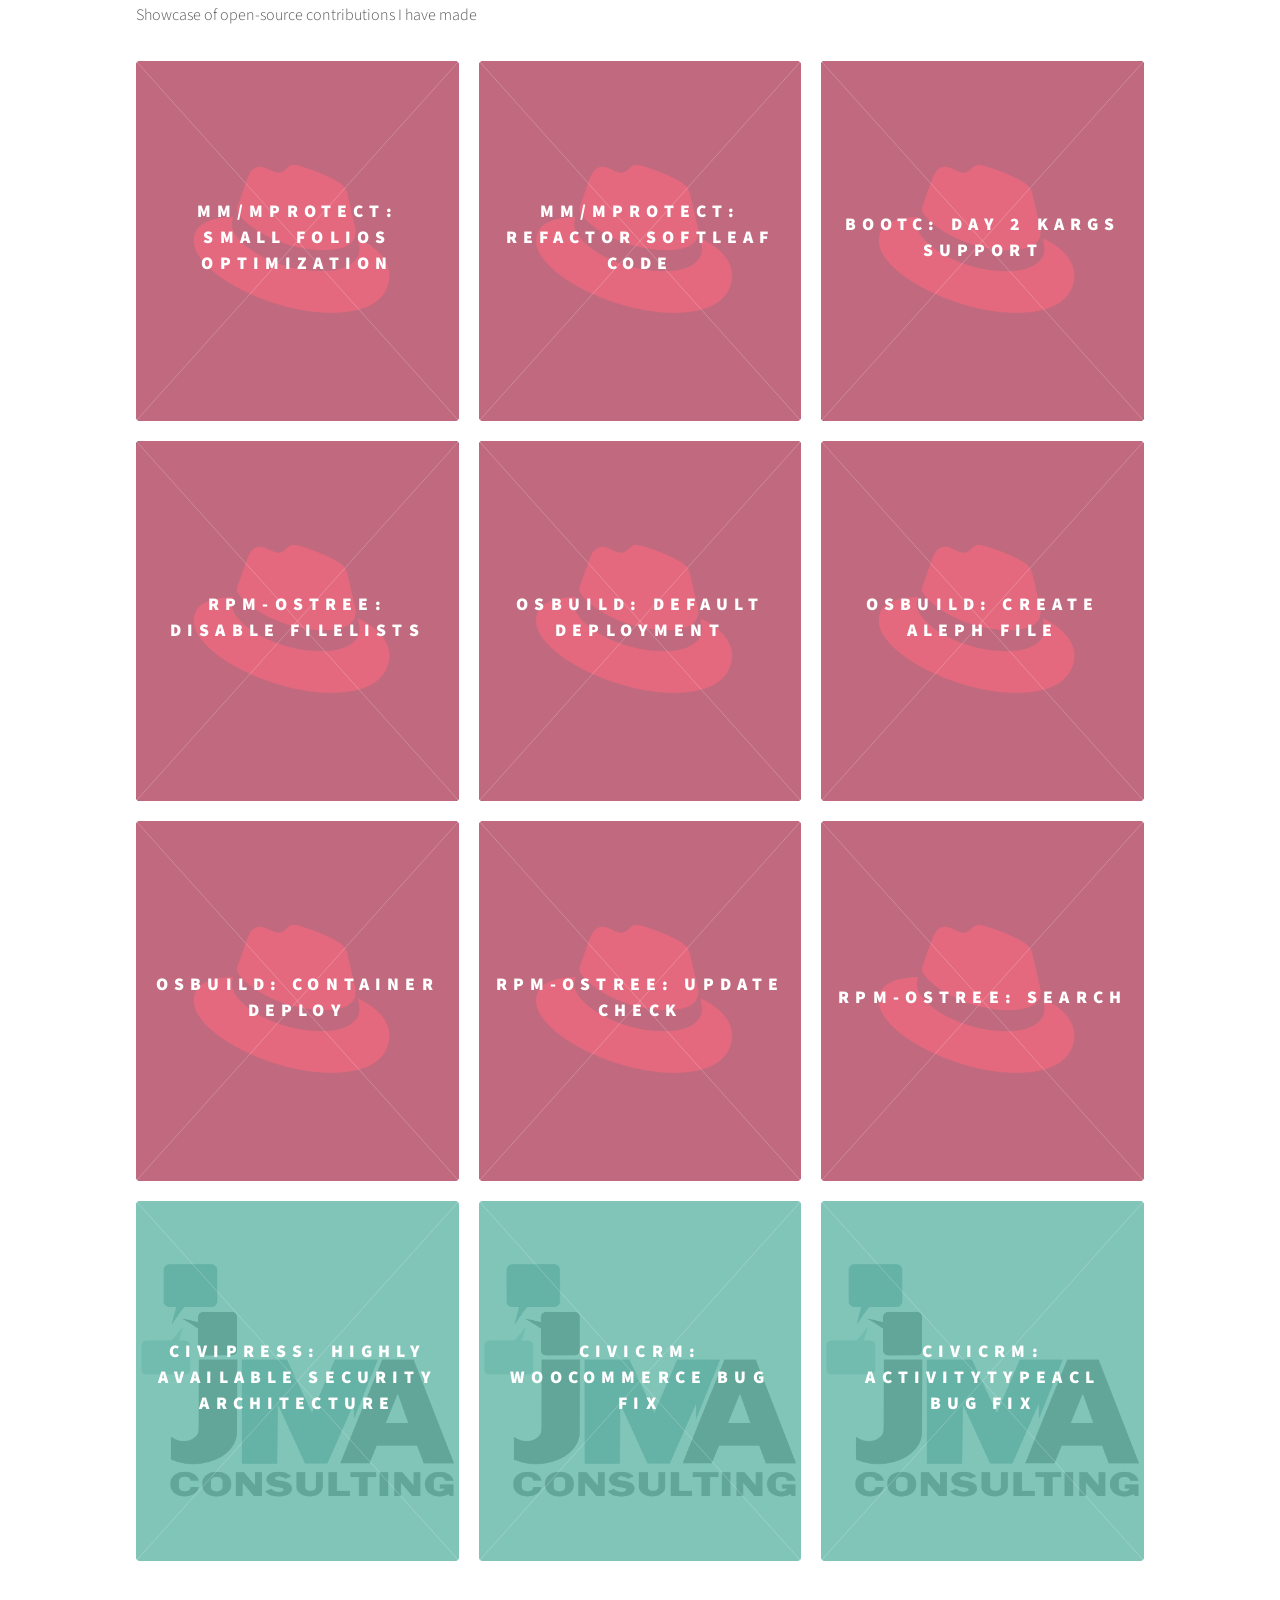
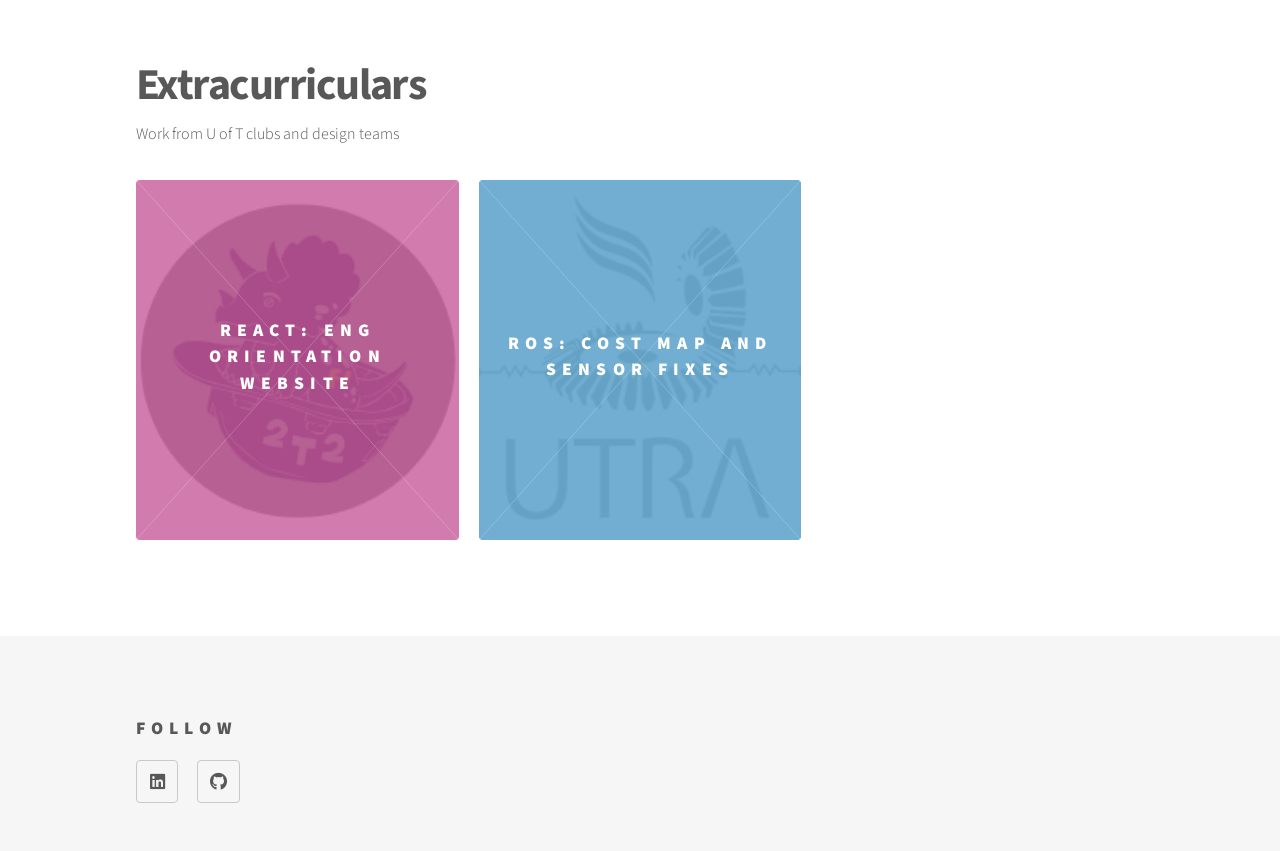
==== commit 6a53f341: "move work experience section above extracurriculars" ====
--- a/index.html
+++ b/index.html
@@ -140,6 +140,148 @@
 					<div id="main">
 						<div class="inner">
 							<header>
+								<h1>Work Experience</h1>
+								<p>Showcase of open-source contributions I have made</p>
+							</header>
+							<section class="tiles">
+								<article class="style1">
+									<span class="image">
+										<img src="images/work/redhat.png" alt="" style="background-color: black;"/>
+									</span>
+									<a href="https://github.com/torvalds/linux/commit/89e613bc0b2d6d4a18a09b161131ce4ca5c70f2a">
+										<h2>mm/mprotect: small folios optimization</h2>
+										<div class="content">
+											<p>Linux Kernel</p>
+										</div>
+									</a>
+								</article>
+								<article class="style1">
+									<span class="image">
+										<img src="images/work/redhat.png" alt="" style="background-color: black;"/>
+									</span>
+									<a href="https://github.com/torvalds/linux/commit/3bc181c1436373e42220baaa0d8c9b45fa18afe1">
+										<h2>mm/mprotect: refactor softleaf code</h2>
+										<div class="content">
+											<p>Linux Kernel</p>
+										</div>
+									</a>
+								</article>
+								<article class="style1">
+									<span class="image" style="background-color: black;">
+										<img src="images/work/redhat.png" alt="" />
+									</span>
+									<a href="https://github.com/dustymabe/osbuild/pull/19">
+										<h2>bootc: day 2 kargs support</h2>
+										<div class="content">
+											<p>Red Hat</p>
+										</div>
+									</a>
+								</article>
+								<article class="style1">
+									<span class="image" style="background-color: black;">
+										<img src="images/work/redhat.png" alt="" />
+									</span>
+									<a href="https://github.com/coreos/rpm-ostree/pull/4859">
+										<h2>rpm-ostree: disable filelists</h2>
+										<div class="content">
+											<p>Red Hat</p>
+										</div>
+									</a>
+								</article>
+								<article class="style1">
+									<span class="image" style="background-color: black;">
+										<img src="images/work/redhat.png" alt="" />
+									</span>
+									<a href="https://github.com/dustymabe/osbuild/pull/19">
+										<h2>osbuild: default deployment</h2>
+										<div class="content">
+											<p>Red Hat</p>
+										</div>
+									</a>
+								</article>
+								<article class="style1">
+									<span class="image">
+										<img src="images/work/redhat.png" alt="" style="background-color: black;"/>
+									</span>
+									<a href="https://github.com/dustymabe/osbuild/pull/10">
+										<h2>osbuild: create aleph file</h2>
+										<div class="content">
+											<p>Red Hat</p>
+										</div>
+									</a>
+								</article>
+								<article class="style1">
+									<span class="image">
+										<img src="images/work/redhat.png" alt="" style="background-color: black;"/>
+									</span>
+									<a href="https://github.com/osbuild/osbuild/pull/1402">
+										<h2>osbuild: container deploy</h2>
+										<div class="content">
+											<p>Red Hat</p>
+										</div>
+									</a>
+								</article>
+								<article class="style1">
+									<span class="image">
+										<img src="images/work/redhat.png" alt="" style="background-color: black;"/>
+									</span>
+									<a href="https://github.com/coreos/rpm-ostree/pull/4486">
+										<h2>rpm-ostree: update check</h2>
+										<div class="content">
+											<p>Red Hat</p>
+										</div>
+									</a>
+								</article>
+								<article class="style1">
+									<span class="image">
+										<img src="images/work/redhat.png" alt="" style="background-color: black;"/>
+									</span>
+									<a href="https://github.com/coreos/rpm-ostree/pull/4478">
+										<h2>rpm-ostree: search</h2>
+										<div class="content">
+											<p>Red Hat</p>
+										</div>
+									</a>
+								</article>
+								<article class="style3">
+									<span class="image">
+										<img src="images/work/jma.png" alt="" style="object-fit: scale-down; background-color: lightgrey;"/>
+									</span>
+									<a href="https://github.com/JMAConsulting/CiviPress">
+										<h2>civipress: highly available security architecture</h2>
+										<div class="content">
+											<p>JMA Consulting</p>
+										</div>
+									</a>
+								</article>
+								<article class="style3">
+									<span class="image">
+										<img src="images/work/jma.png" alt="" style="object-fit: scale-down; background-color: lightgrey;"/>
+									</span>
+									<a href="https://github.com/WPCV/wpcv-woo-civi-integration/pull/35">
+										<h2>civicrm: woocommerce bug fix</h2>
+										<div class="content">
+											<p>JMA Consulting</p>
+										</div>
+									</a>
+								</article>
+								<article class="style3">
+									<span class="image">
+										<img src="images/work/jma.png" alt="" style="object-fit: scale-down; background-color: lightgrey;"/>
+									</span>
+									<a href="https://github.com/JMAConsulting/biz.jmaconsulting.activitytypeacl/pull/26">
+										<h2>civicrm: activitytypeacl bug fix</h2>
+										<div class="content">
+											<p>JMA Consulting</p>
+										</div>
+									</a>
+								</article>
+							</section>
+						</div>
+					</div>
+					<div id="main">
+						<div class="inner">
+							<header>
 								<h1>Extracurriculars</h1>
 								<p>Work from U of T clubs and design teams</p>
 							</header>
@@ -163,148 +305,6 @@
 										<h2>ROS: cost map and sensor fixes</h2>
 										<div class="content">
 											<p>UofT Autonomous Rover Design Team</p>
-										</div>
-									</a>
-								</article>
-							</section>
-						</div>
-					</div>
-					<div id="main">
-						<div class="inner">
-							<header>
-								<h1>Work Experience</h1>
-								<p>Showcase of open-source contributions I have made</p>
-							</header>
-							<section class="tiles">
-								<article class="style1">
-									<span class="image">
-										<img src="images/work/redhat.png" alt="" style="background-color: black;"/>
-									</span>
-									<a href="https://github.com/torvalds/linux/commit/89e613bc0b2d6d4a18a09b161131ce4ca5c70f2a">
-										<h2>mm/mprotect: small folios optimization</h2>
-										<div class="content">
-											<p>Linux Kernel</p>
-										</div>
-									</a>
-								</article>
-								<article class="style1">
-									<span class="image">
-										<img src="images/work/redhat.png" alt="" style="background-color: black;"/>
-									</span>
-									<a href="https://github.com/torvalds/linux/commit/3bc181c1436373e42220baaa0d8c9b45fa18afe1">
-										<h2>mm/mprotect: refactor softleaf code</h2>
-										<div class="content">
-											<p>Linux Kernel</p>
-										</div>
-									</a>
-								</article>
-								<article class="style1">
-									<span class="image" style="background-color: black;">
-										<img src="images/work/redhat.png" alt="" />
-									</span>
-									<a href="https://github.com/dustymabe/osbuild/pull/19">
-										<h2>bootc: day 2 kargs support</h2>
-										<div class="content">
-											<p>Red Hat</p>
-										</div>
-									</a>
-								</article>
-								<article class="style1">
-									<span class="image" style="background-color: black;">
-										<img src="images/work/redhat.png" alt="" />
-									</span>
-									<a href="https://github.com/coreos/rpm-ostree/pull/4859">
-										<h2>rpm-ostree: disable filelists</h2>
-										<div class="content">
-											<p>Red Hat</p>
-										</div>
-									</a>
-								</article>
-								<article class="style1">
-									<span class="image" style="background-color: black;">
-										<img src="images/work/redhat.png" alt="" />
-									</span>
-									<a href="https://github.com/dustymabe/osbuild/pull/19">
-										<h2>osbuild: default deployment</h2>
-										<div class="content">
-											<p>Red Hat</p>
-										</div>
-									</a>
-								</article>
-								<article class="style1">
-									<span class="image">
-										<img src="images/work/redhat.png" alt="" style="background-color: black;"/>
-									</span>
-									<a href="https://github.com/dustymabe/osbuild/pull/10">
-										<h2>osbuild: create aleph file</h2>
-										<div class="content">
-											<p>Red Hat</p>
-										</div>
-									</a>
-								</article>
-								<article class="style1">
-									<span class="image">
-										<img src="images/work/redhat.png" alt="" style="background-color: black;"/>
-									</span>
-									<a href="https://github.com/osbuild/osbuild/pull/1402">
-										<h2>osbuild: container deploy</h2>
-										<div class="content">
-											<p>Red Hat</p>
-										</div>
-									</a>
-								</article>
-								<article class="style1">
-									<span class="image">
-										<img src="images/work/redhat.png" alt="" style="background-color: black;"/>
-									</span>
-									<a href="https://github.com/coreos/rpm-ostree/pull/4486">
-										<h2>rpm-ostree: update check</h2>
-										<div class="content">
-											<p>Red Hat</p>
-										</div>
-									</a>
-								</article>
-								<article class="style1">
-									<span class="image">
-										<img src="images/work/redhat.png" alt="" style="background-color: black;"/>
-									</span>
-									<a href="https://github.com/coreos/rpm-ostree/pull/4478">
-										<h2>rpm-ostree: search</h2>
-										<div class="content">
-											<p>Red Hat</p>
-										</div>
-									</a>
-								</article>
-								<article class="style3">
-									<span class="image">
-										<img src="images/work/jma.png" alt="" style="object-fit: scale-down; background-color: lightgrey;"/>
-									</span>
-									<a href="https://github.com/JMAConsulting/CiviPress">
-										<h2>civipress: highly available security architecture</h2>
-										<div class="content">
-											<p>JMA Consulting</p>
-										</div>
-									</a>
-								</article>
-								<article class="style3">
-									<span class="image">
-										<img src="images/work/jma.png" alt="" style="object-fit: scale-down; background-color: lightgrey;"/>
-									</span>
-									<a href="https://github.com/WPCV/wpcv-woo-civi-integration/pull/35">
-										<h2>civicrm: woocommerce bug fix</h2>
-										<div class="content">
-											<p>JMA Consulting</p>
-										</div>
-									</a>
-								</article>
-								<article class="style3">
-									<span class="image">
-										<img src="images/work/jma.png" alt="" style="object-fit: scale-down; background-color: lightgrey;"/>
-									</span>
-									<a href="https://github.com/JMAConsulting/biz.jmaconsulting.activitytypeacl/pull/26">
-										<h2>civicrm: activitytypeacl bug fix</h2>
-										<div class="content">
-											<p>JMA Consulting</p>
 										</div>
 									</a>
 								</article>
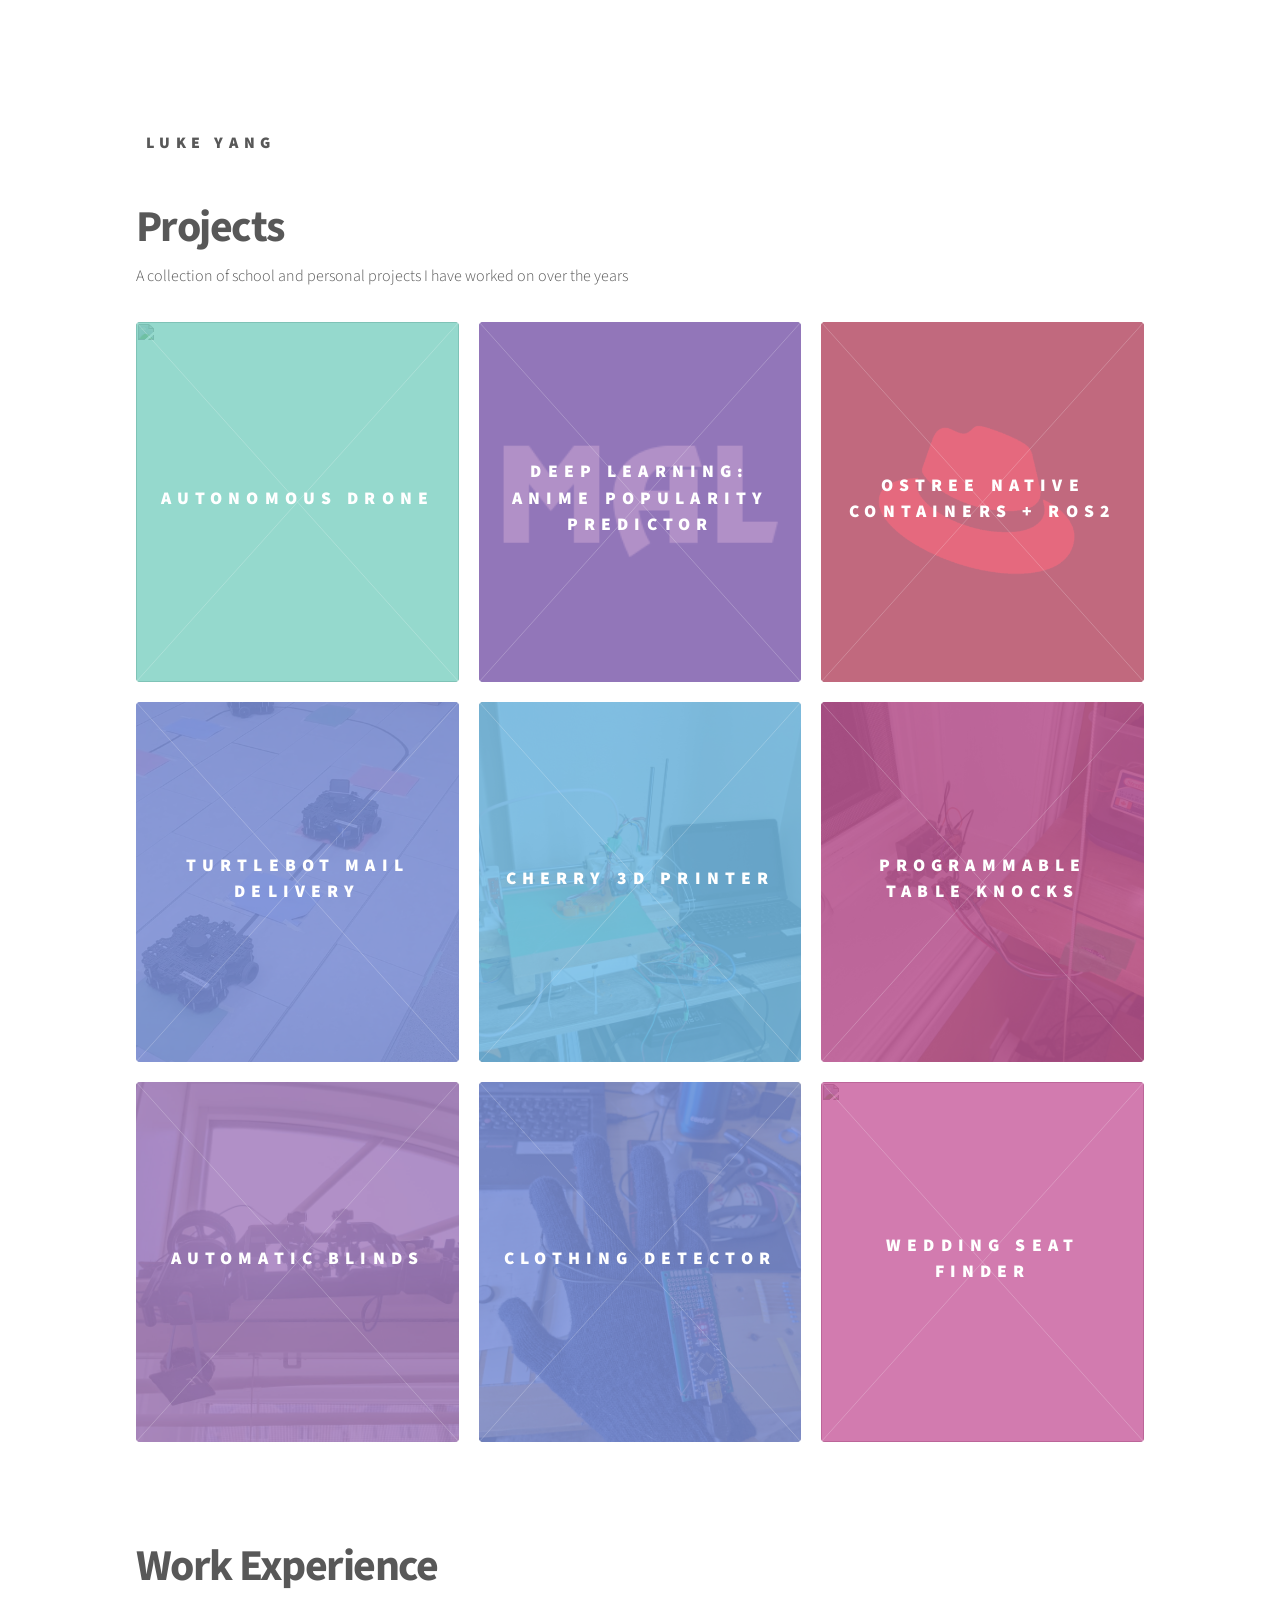
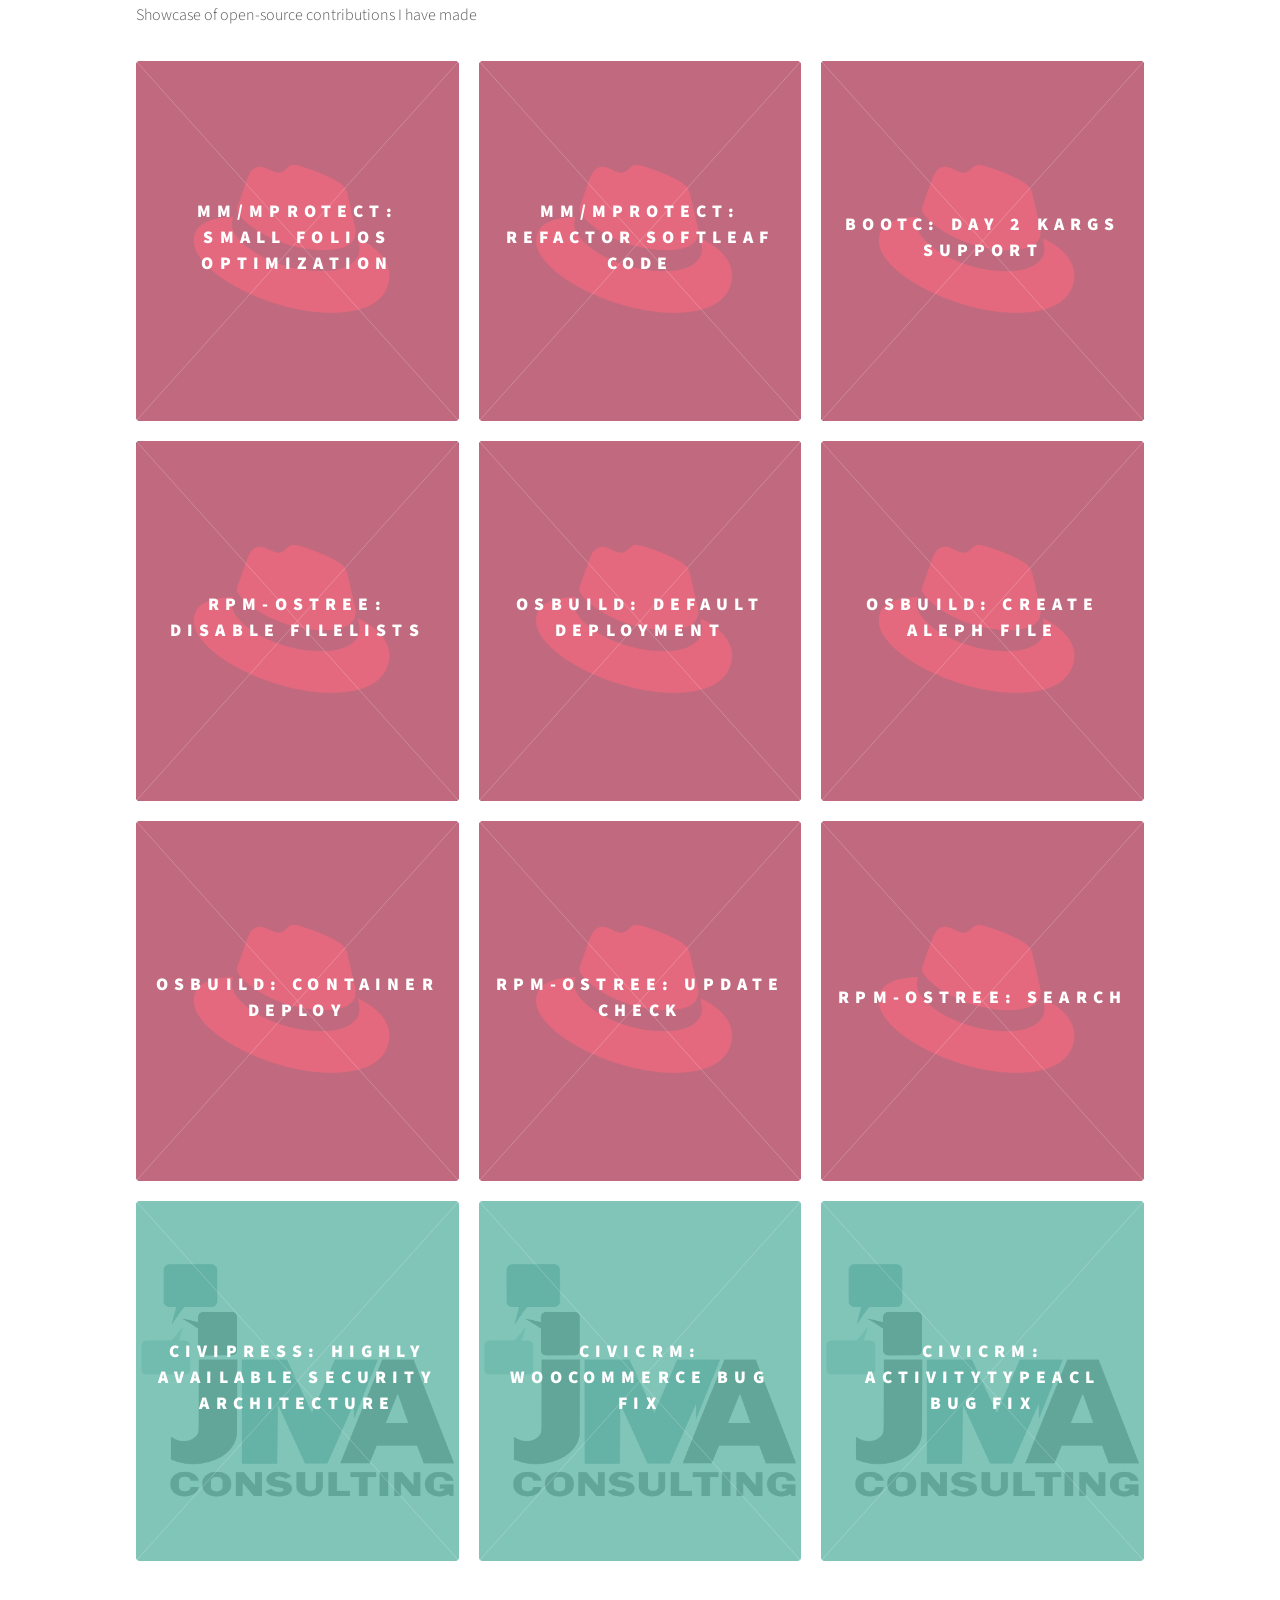
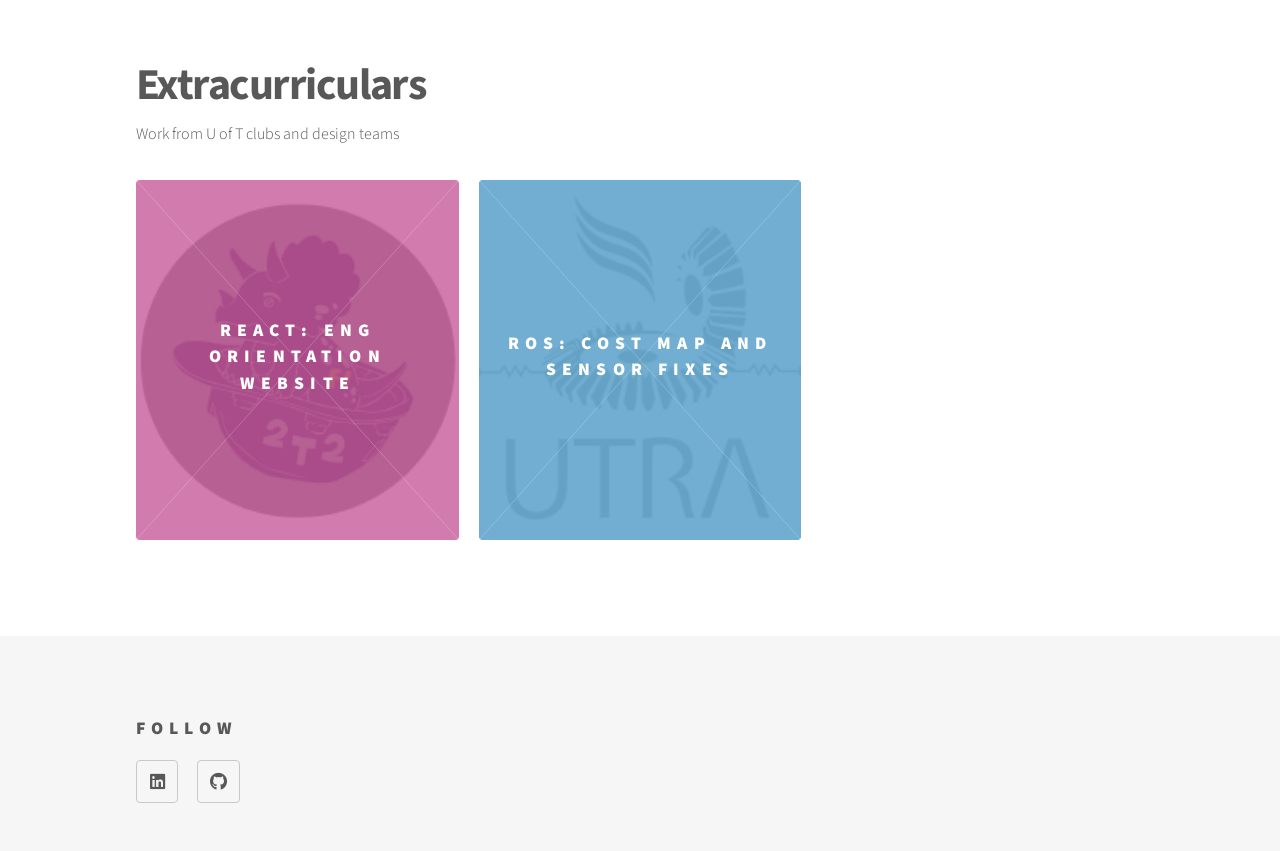
==== commit de854ee3: "wedding seating chart" ====
--- a/index.html
+++ b/index.html
@@ -134,6 +134,17 @@
 										</div>
 									</a>
 								</article>
+								<article class="style4">
+									<span class="image">
+										<img src="images/projects/wedding.png" alt="" />
+									</span>
+									<a href="./wedding/seat-finder.html">
+										<h2>Wedding Seat Finder</h2>
+										<div class="content">
+											<p>Interactive wedding seating arrangement tool</p>
+										</div>
+									</a>
+								</article>
 							</section>
 						</div>
 					</div>
